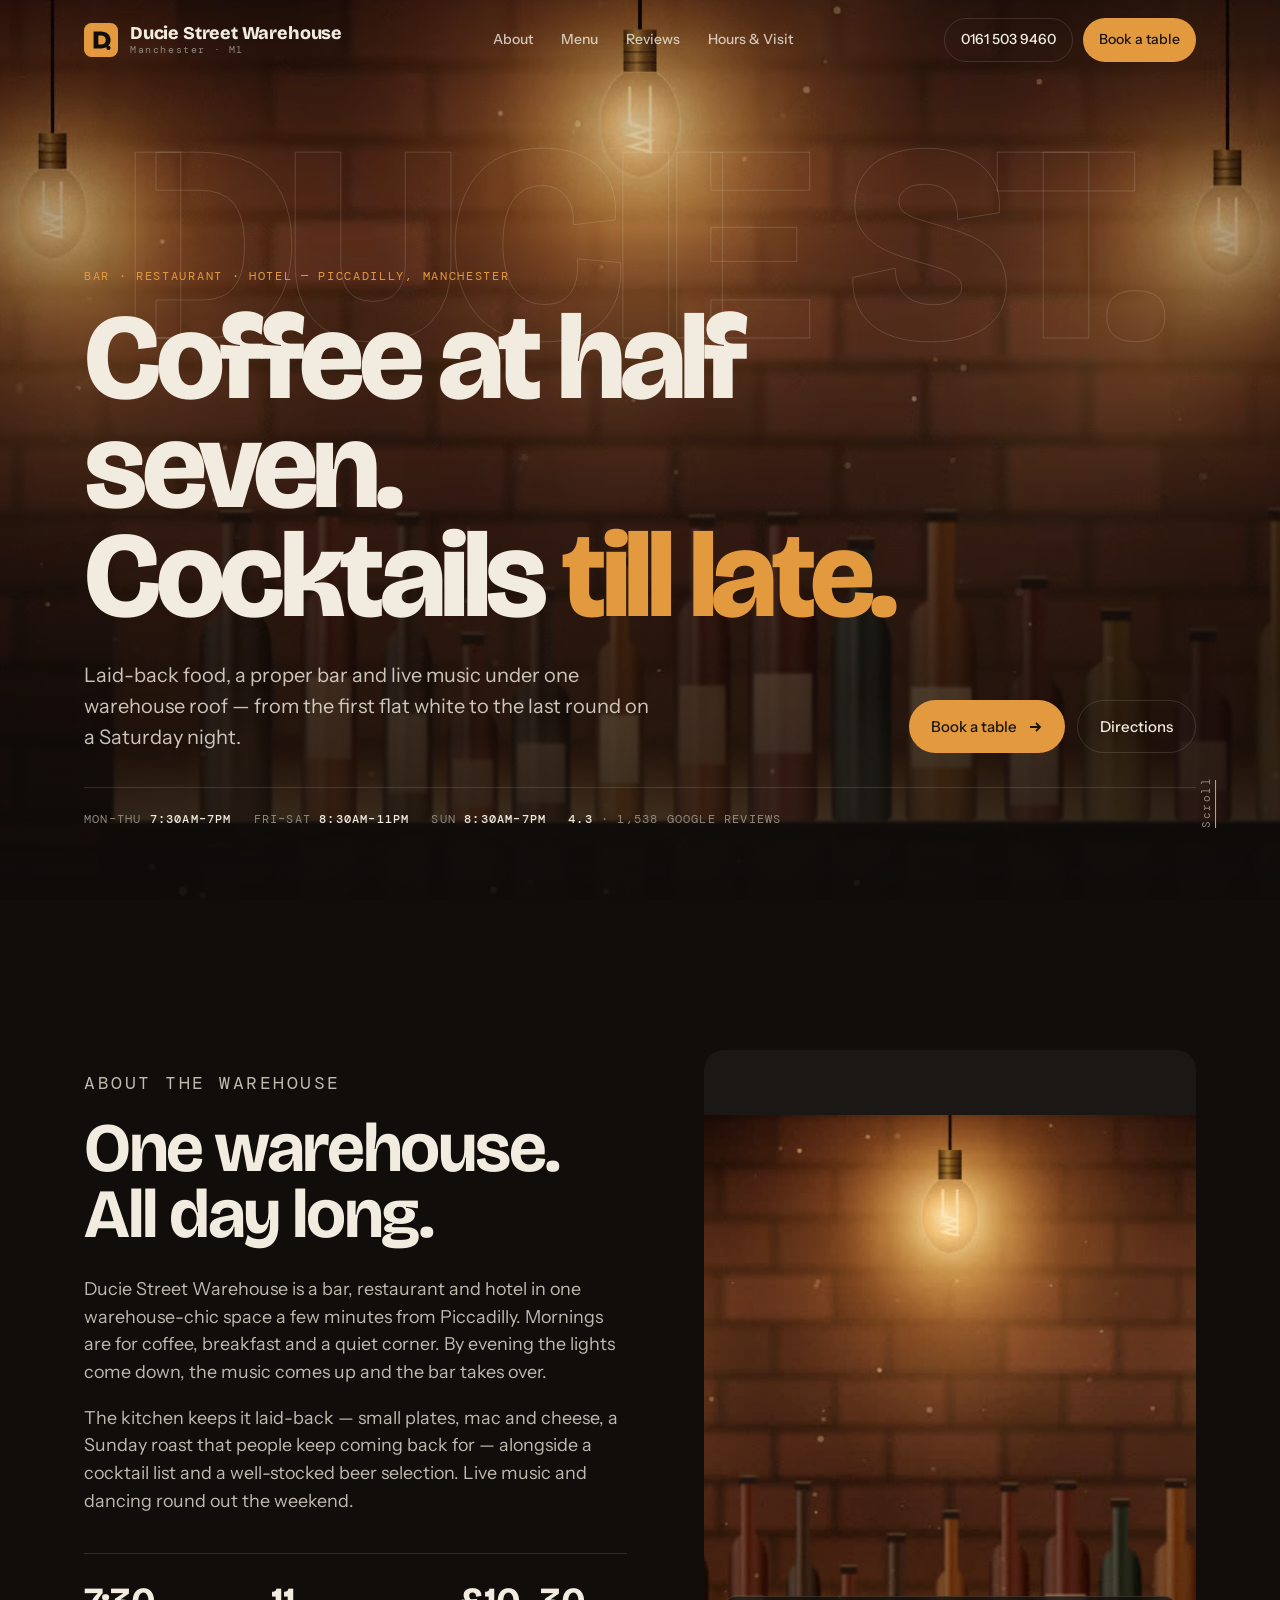
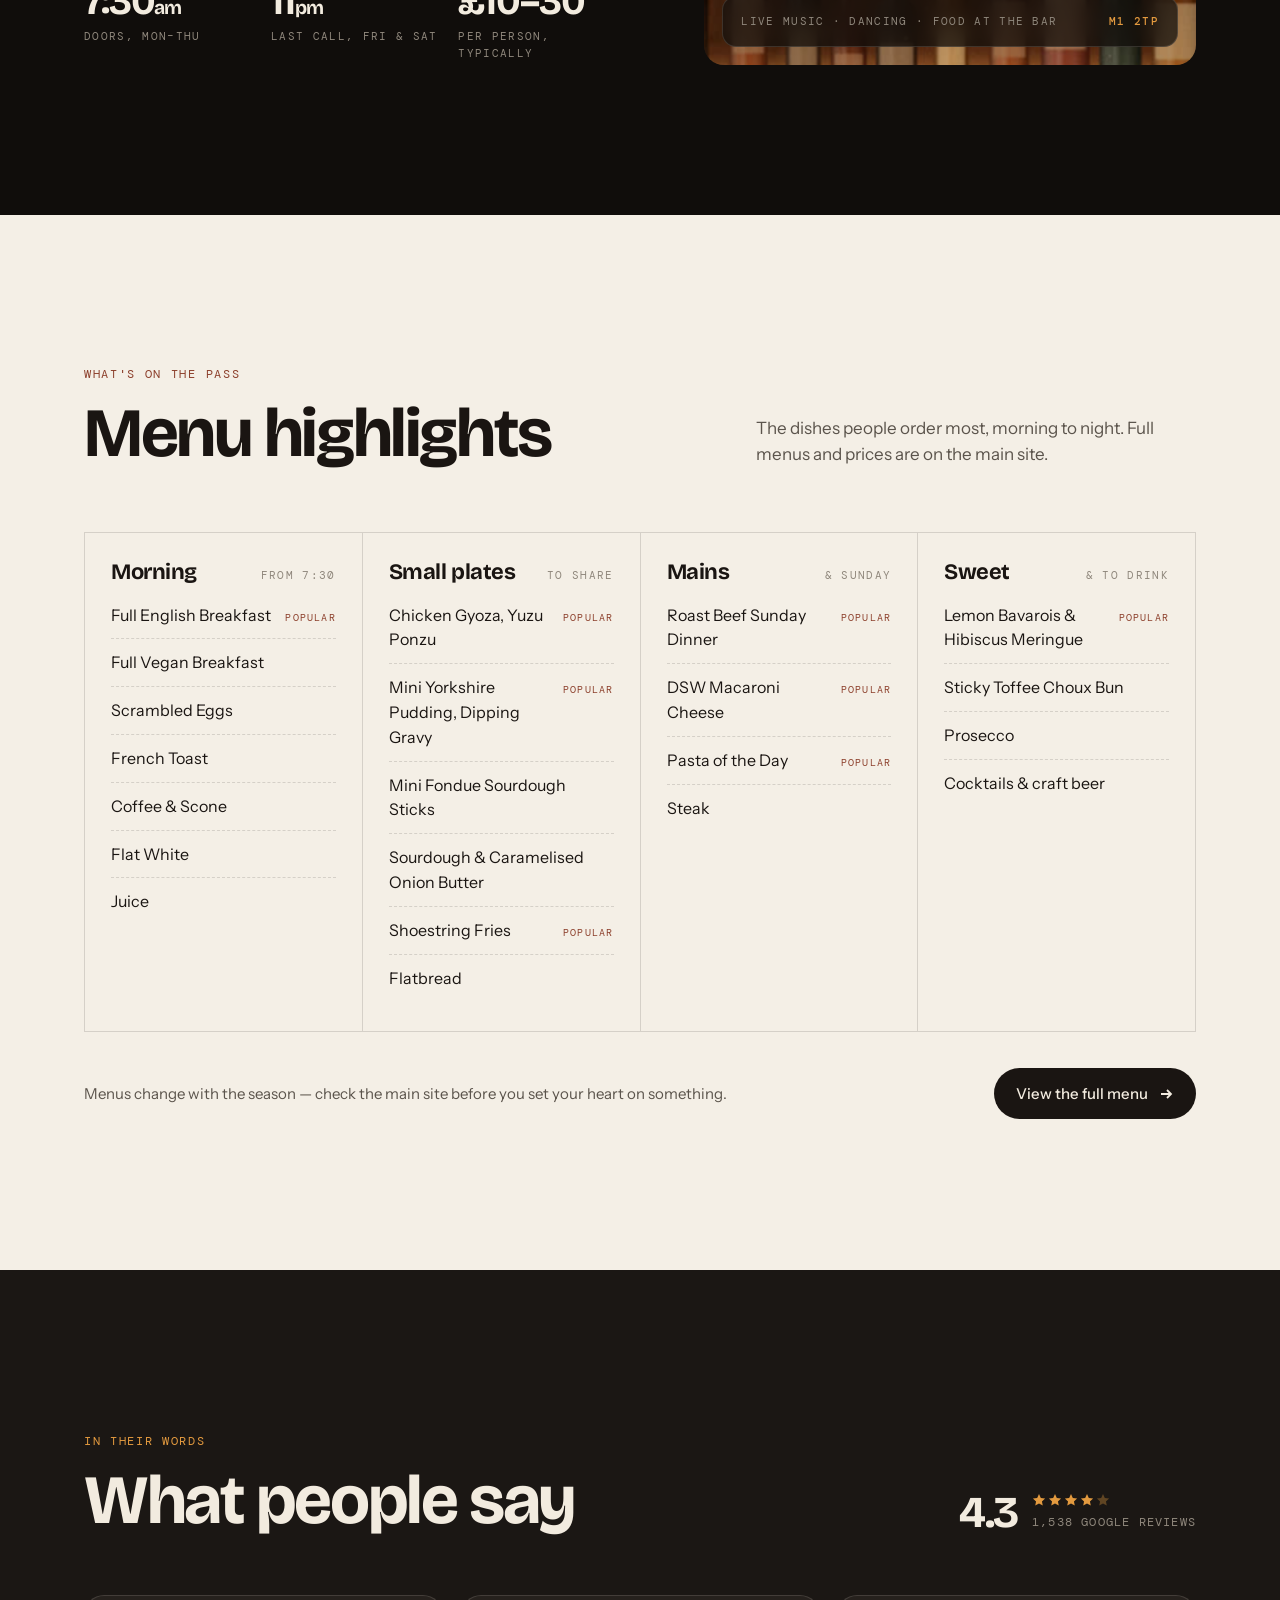
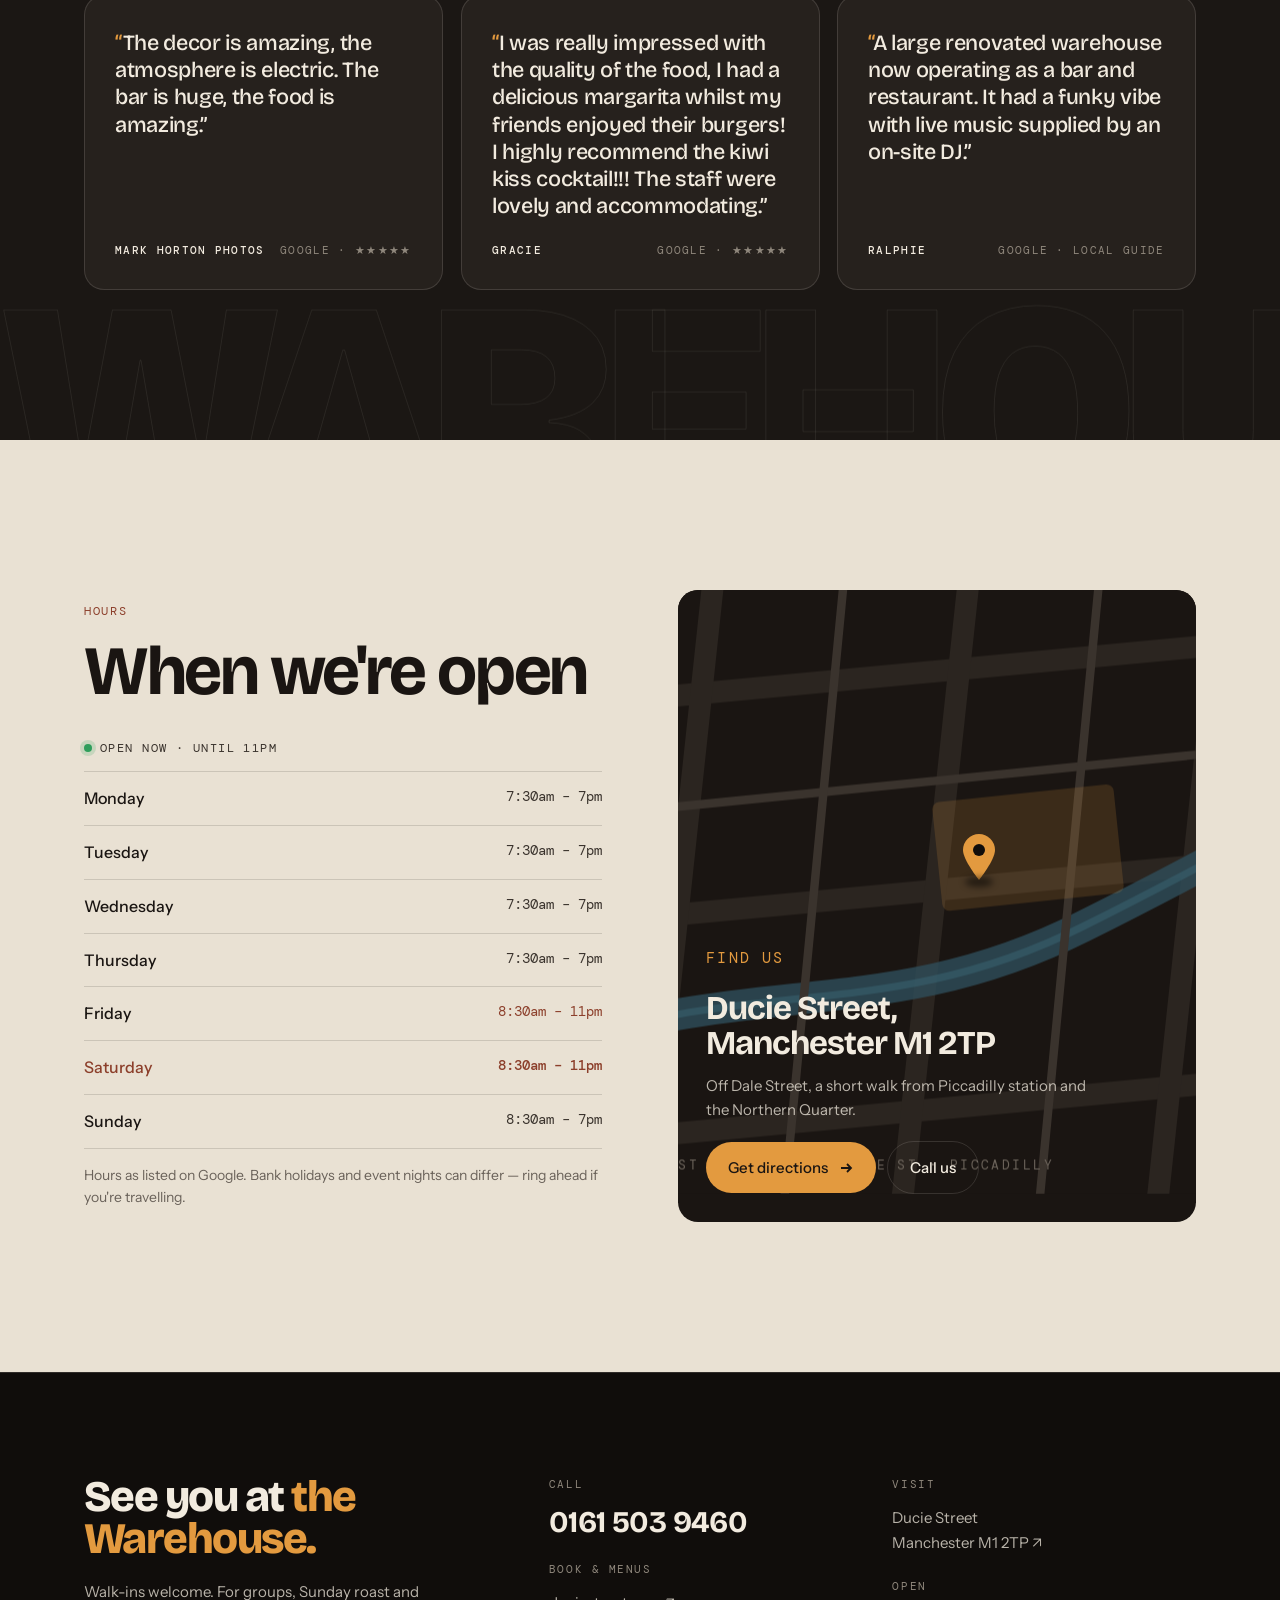
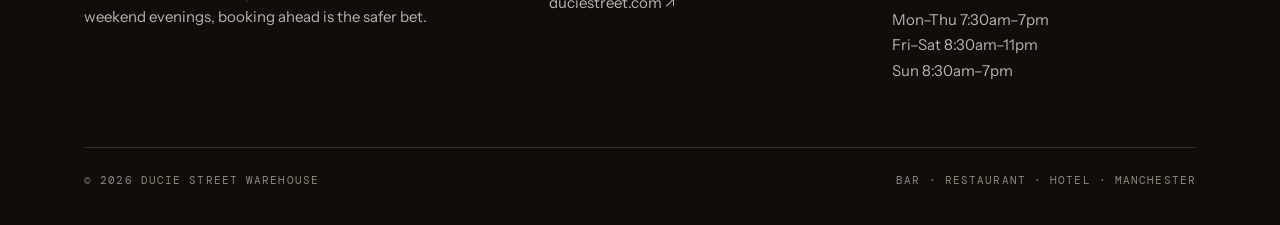
==== index.html @ 53e49803 "Ducie Street Warehouse one-page site Co-Authored-By: Claude Opus 5 <noreply@anthropic.com>" ====
<!doctype html>
<html lang="en-GB">
<head>
<meta charset="utf-8">
<meta name="viewport" content="width=device-width, initial-scale=1">
<title>Ducie Street Warehouse — Bar, Restaurant &amp; Hotel, Manchester M1</title>
<meta name="description" content="Ducie Street Warehouse: laid-back food, cocktails and live music in a warehouse-chic bar, restaurant and hotel by Piccadilly, Manchester. Open from 7:30am for coffee and breakfast through to late on Fridays and Saturdays.">
<link rel="canonical" href="https://alfwalk.github.io/ducie-street-warehouse/">
<meta name="theme-color" content="#100d0b">
<link rel="icon" href="favicon.svg" type="image/svg+xml">
<link rel="apple-touch-icon" href="apple-touch-icon.png">

<meta property="og:type" content="website">
<meta property="og:site_name" content="Ducie Street Warehouse">
<meta property="og:title" content="Ducie Street Warehouse — Bar, Restaurant &amp; Hotel, Manchester">
<meta property="og:description" content="Coffee at 7:30am, cocktails till late. A warehouse-chic bar, restaurant and hotel on Ducie Street, Manchester M1 2TP.">
<meta property="og:url" content="https://alfwalk.github.io/ducie-street-warehouse/">
<meta property="og:image" content="https://alfwalk.github.io/ducie-street-warehouse/og.jpg">
<meta property="og:image:width" content="1200">
<meta property="og:image:height" content="630">
<meta property="og:locale" content="en_GB">
<meta name="twitter:card" content="summary_large_image">
<meta name="twitter:title" content="Ducie Street Warehouse — Manchester">
<meta name="twitter:description" content="Coffee at 7:30am, cocktails till late. A warehouse-chic bar, restaurant and hotel on Ducie Street, Manchester M1 2TP.">
<meta name="twitter:image" content="https://alfwalk.github.io/ducie-street-warehouse/og.jpg">

<link rel="preconnect" href="https://fonts.googleapis.com">
<link rel="preconnect" href="https://fonts.gstatic.com" crossorigin>
<link rel="preload" as="image" href="media/poster.jpg">
<link href="https://fonts.googleapis.com/css2?family=Bricolage+Grotesque:opsz,wght@12..96,500;12..96,700;12..96,800&family=Instrument+Sans:ital,wght@0,400;0,500;1,400&family=DM+Mono:wght@400;500&display=swap" rel="stylesheet">

<script type="application/ld+json">
{
  "@context": "https://schema.org",
  "@type": "BarOrPub",
  "name": "Ducie Street Warehouse",
  "url": "https://alfwalk.github.io/ducie-street-warehouse/",
  "image": "https://alfwalk.github.io/ducie-street-warehouse/og.jpg",
  "telephone": "+441615039460",
  "priceRange": "£10–30",
  "servesCuisine": "British",
  "address": {
    "@type": "PostalAddress",
    "streetAddress": "Ducie Street",
    "addressLocality": "Manchester",
    "postalCode": "M1 2TP",
    "addressCountry": "GB"
  },
  "hasMenu": "https://duciestreet.com",
  "acceptsReservations": "https://duciestreet.com",
  "openingHoursSpecification": [
    {"@type":"OpeningHoursSpecification","dayOfWeek":["Monday","Tuesday","Wednesday","Thursday"],"opens":"07:30","closes":"19:00"},
    {"@type":"OpeningHoursSpecification","dayOfWeek":["Friday","Saturday"],"opens":"08:30","closes":"23:00"},
    {"@type":"OpeningHoursSpecification","dayOfWeek":"Sunday","opens":"08:30","closes":"19:00"}
  ],
  "aggregateRating": {"@type":"AggregateRating","ratingValue":"4.3","reviewCount":"1538"}
}
</script>

<style>
:root{
  --soot:#100d0b; --iron:#1b1714; --iron-2:#26211d;
  --ember:#e39a3f; --ember-deep:#b8702a; --brick:#8c3f2b;
  --chalk:#f2ebdf; --bone:#e9e1d3; --paper:#f4efe6;
  --ash:#8f877c; --ink:#1a1512; --hairline:rgba(242,235,223,.14); --hairline-light:rgba(26,21,18,.14);
  --display:"Bricolage Grotesque",ui-sans-serif,system-ui,sans-serif;
  --body:"Instrument Sans",ui-sans-serif,system-ui,sans-serif;
  --mono:"DM Mono",ui-monospace,SFMono-Regular,Menlo,monospace;
  --gutter:clamp(20px,5vw,72px); --max:1240px;
  --ease:cubic-bezier(.2,.7,.2,1);
}
*{box-sizing:border-box}
html{scroll-behavior:smooth;-webkit-text-size-adjust:100%}
body{margin:0;background:var(--soot);color:var(--chalk);font-family:var(--body);font-size:17px;line-height:1.55;overflow-x:hidden}
img,video{max-width:100%;display:block}
a{color:inherit}
h1,h2,h3{font-family:var(--display);font-weight:700;letter-spacing:-.02em;line-height:1;margin:0}
.wrap{max-width:var(--max);margin:0 auto;padding:0 var(--gutter)}
.eyebrow{font-family:var(--mono);font-size:12px;letter-spacing:.14em;text-transform:uppercase;color:var(--ember)}
.btn{white-space:nowrap;display:inline-flex;align-items:center;gap:10px;padding:14px 22px;border-radius:999px;font-weight:500;text-decoration:none;font-size:15px;transition:transform .35s var(--ease),background .25s,color .25s;will-change:transform}
.btn:hover{transform:translateY(-2px)}
.btn-ember{background:var(--ember);color:var(--ink)}
.btn-ember:hover{background:#f0ad57}
.btn-ghost{border:1px solid var(--hairline);color:var(--chalk)}
.btn-ghost:hover{border-color:var(--chalk)}
.btn-dark{background:var(--ink);color:var(--chalk)}
.btn svg{width:16px;height:16px}
:focus-visible{outline:2px solid var(--ember);outline-offset:3px}

/* nav */
.nav{position:fixed;inset:0 0 auto 0;z-index:50;padding:18px 0;transition:background .4s,backdrop-filter .4s}
.nav.solid{background:rgba(16,13,11,.78);backdrop-filter:blur(14px);-webkit-backdrop-filter:blur(14px);border-bottom:1px solid var(--hairline)}
.nav .wrap{display:flex;align-items:center;justify-content:space-between;gap:20px}
.brand{display:flex;align-items:center;gap:12px;text-decoration:none}
.brand svg{width:34px;height:34px}
.brand span{font-family:var(--display);font-weight:800;font-size:18px;letter-spacing:-.01em;line-height:1}
.brand small{display:block;font-family:var(--mono);font-weight:400;font-size:10px;letter-spacing:.16em;color:var(--ash);margin-top:3px}
.nav-links{display:flex;gap:28px;font-size:14px;font-weight:500}
.nav-links a{text-decoration:none;opacity:.8;transition:opacity .2s}
.nav-links a:hover{opacity:1}
.nav-cta{display:flex;gap:10px}
.nav-cta .btn{padding:10px 16px;font-size:14px}
@media (max-width:860px){.nav-links{display:none}.nav-cta .btn-ghost{display:none}}
@media (max-width:480px){.brand span{font-size:16px}.brand small{display:none}.hero-meta{font-size:11px}}

/* hero */
.hero{position:relative;height:100svh;min-height:640px;overflow:hidden;display:flex;align-items:flex-end}
.hero-media{position:absolute;inset:-12% 0;will-change:transform}
.hero-media video,.hero-media img{width:100%;height:100%;object-fit:cover}
.hero-media::after{content:"";position:absolute;inset:0;background:linear-gradient(180deg,rgba(16,13,11,.35) 0%,rgba(16,13,11,.08) 30%,rgba(16,13,11,.45) 60%,var(--soot) 100%)}
.hero-ghost{position:absolute;left:0;right:0;top:14%;text-align:center;font-family:var(--display);font-weight:800;font-size:clamp(90px,22vw,340px);line-height:.85;letter-spacing:-.05em;color:transparent;-webkit-text-stroke:1px rgba(242,235,223,.16);pointer-events:none;user-select:none;will-change:transform}
.hero-content{position:relative;z-index:2;width:100%;padding-bottom:clamp(40px,8vh,90px);will-change:transform}
.hero h1{font-size:clamp(52px,9.5vw,148px);font-weight:800;letter-spacing:-.045em;line-height:.9;max-width:12ch}
.hero h1 em{font-style:normal;color:var(--ember)}
.hero-sub{display:flex;flex-wrap:wrap;align-items:flex-end;justify-content:space-between;gap:24px;margin-top:28px}
.hero-sub p{margin:0;max-width:44ch;font-size:clamp(16px,1.6vw,20px);color:rgba(242,235,223,.82)}
.hero-cta{display:flex;flex-wrap:wrap;gap:12px}
.hero-meta{display:flex;flex-wrap:wrap;gap:8px 22px;margin-top:34px;padding-top:22px;border-top:1px solid var(--hairline);font-family:var(--mono);font-size:12px;letter-spacing:.1em;text-transform:uppercase;color:var(--ash)}
.hero-meta b{color:var(--chalk);font-weight:500}
.scroll-hint{position:absolute;right:var(--gutter);bottom:clamp(40px,8vh,90px);z-index:3;display:none;font-family:var(--mono);font-size:11px;letter-spacing:.14em;color:var(--ash);writing-mode:vertical-rl;transform:rotate(180deg)}
@media (min-width:1100px){.scroll-hint{display:block}}
.scroll-hint::after{content:"";display:block;width:1px;height:48px;background:var(--ember);margin:0 auto 12px;animation:drip 2.4s var(--ease) infinite}
@keyframes drip{0%{transform:scaleY(0);transform-origin:bottom}50%{transform:scaleY(1);transform-origin:bottom}51%{transform-origin:top}100%{transform:scaleY(0);transform-origin:top}}

/* sections */
section{position:relative}
.sec-pad{padding:clamp(88px,12vw,150px) 0}
.reveal{opacity:0;transform:translateY(28px);transition:opacity .9s var(--ease),transform .9s var(--ease)}
.reveal.in{opacity:1;transform:none}

/* about */
.about{background:var(--soot)}
.about-grid{display:grid;grid-template-columns:1.05fr .95fr;gap:clamp(40px,6vw,96px);align-items:center}
.about h2{font-size:clamp(38px,5.4vw,76px);letter-spacing:-.035em;line-height:.96;margin:18px 0 26px}
.about p{color:rgba(242,235,223,.78);font-size:clamp(16px,1.4vw,19px);max-width:52ch}
.about-facts{display:grid;grid-template-columns:repeat(3,1fr);gap:18px;margin-top:38px;padding-top:28px;border-top:1px solid var(--hairline)}
.fact b{display:block;font-family:var(--display);font-size:clamp(26px,3vw,40px);font-weight:700;letter-spacing:-.03em;line-height:1;color:var(--chalk)}
.fact span{display:block;font-family:var(--mono);font-size:11px;letter-spacing:.12em;text-transform:uppercase;color:var(--ash);margin-top:8px}
.about-art{position:relative;aspect-ratio:4/5;border-radius:20px;overflow:hidden;background:var(--iron)}
.about-art img{width:100%;height:100%;object-fit:cover;transform:scale(1.12);will-change:transform}
.about-art .plate{position:absolute;left:18px;bottom:18px;right:18px;padding:16px 18px;border-radius:14px;background:rgba(16,13,11,.72);backdrop-filter:blur(10px);-webkit-backdrop-filter:blur(10px);border:1px solid var(--hairline);display:flex;justify-content:space-between;align-items:center;gap:12px;font-family:var(--mono);font-size:11px;letter-spacing:.12em;text-transform:uppercase;color:var(--ash)}
.about-art .plate b{color:var(--ember);font-weight:500}
@media (max-width:900px){.about-grid{grid-template-columns:1fr}.about-art{aspect-ratio:4/3;order:-1}}

/* menu */
.menu{background:var(--paper);color:var(--ink)}
.menu .eyebrow{color:var(--brick)}
.menu-head{display:grid;grid-template-columns:1fr auto;gap:24px;align-items:end;margin-bottom:clamp(40px,5vw,64px)}
.menu h2{font-size:clamp(38px,5.4vw,76px);letter-spacing:-.035em;line-height:.96;margin-top:18px}
.menu-head p{margin:0;color:#5b544c;max-width:40ch}
.menu-grid{display:grid;grid-template-columns:repeat(4,1fr);gap:0;border-top:1px solid var(--hairline-light);border-left:1px solid var(--hairline-light)}
.menu-col{padding:28px 26px 30px;border-right:1px solid var(--hairline-light);border-bottom:1px solid var(--hairline-light)}
.menu-col h3{font-size:22px;letter-spacing:-.02em;font-weight:700;display:flex;align-items:baseline;justify-content:space-between;gap:10px}
.menu-col h3 small{font-family:var(--mono);font-size:11px;letter-spacing:.12em;text-transform:uppercase;color:var(--ash);font-weight:400}
.menu-col ul{list-style:none;padding:0;margin:20px 0 0}
.menu-col li{padding:11px 0;border-top:1px dashed var(--hairline-light);font-size:16px;display:flex;justify-content:space-between;gap:12px;align-items:baseline}
.menu-col li:first-child{border-top:0;padding-top:0}
.tag{font-family:var(--mono);font-size:10px;letter-spacing:.12em;text-transform:uppercase;color:var(--brick);white-space:nowrap}
.menu-foot{display:flex;flex-wrap:wrap;gap:16px;align-items:center;justify-content:space-between;margin-top:36px;font-size:15px;color:#5b544c}
@media (max-width:1000px){.menu-grid{grid-template-columns:repeat(2,1fr)}}
@media (max-width:560px){.menu-grid{grid-template-columns:1fr}.menu-head{grid-template-columns:1fr}}

/* reviews */
.reviews{background:var(--iron);overflow:hidden}
.reviews-head{display:flex;flex-wrap:wrap;gap:20px;align-items:end;justify-content:space-between;margin-bottom:clamp(36px,5vw,60px)}
.reviews h2{font-size:clamp(38px,5.4vw,76px);letter-spacing:-.035em;line-height:.96;margin-top:18px}
.rating{display:flex;align-items:center;gap:14px;font-family:var(--mono);font-size:12px;letter-spacing:.1em;text-transform:uppercase;color:var(--ash)}
.rating b{font-family:var(--display);font-size:44px;letter-spacing:-.03em;color:var(--chalk);font-weight:700;line-height:1}
.stars{display:inline-flex;gap:2px}
.stars svg{width:14px;height:14px;fill:var(--ember)}
.review-grid{display:grid;grid-template-columns:repeat(3,1fr);gap:18px}
.review{position:relative;padding:34px 30px 30px;border-radius:20px;background:var(--iron-2);border:1px solid var(--hairline);display:flex;flex-direction:column;gap:22px;will-change:transform}
.review q{quotes:"“" "”";font-family:var(--display);font-weight:500;font-size:clamp(20px,1.7vw,24px);letter-spacing:-.015em;line-height:1.25;color:var(--chalk)}
.review q::before{color:var(--ember)}
.review footer{margin-top:auto;font-family:var(--mono);font-size:11px;letter-spacing:.12em;text-transform:uppercase;color:var(--ash);display:flex;justify-content:space-between;gap:10px}
.review footer b{color:var(--chalk);font-weight:500}
.ghost-band{position:absolute;left:0;right:0;bottom:-.1em;font-family:var(--display);font-weight:800;font-size:clamp(120px,24vw,360px);line-height:.8;letter-spacing:-.05em;white-space:nowrap;color:transparent;-webkit-text-stroke:1px rgba(242,235,223,.08);pointer-events:none;will-change:transform}
@media (max-width:900px){.review-grid{grid-template-columns:1fr}}

/* hours + location */
.visit{background:var(--bone);color:var(--ink)}
.visit .eyebrow{color:var(--brick)}
.visit-grid{display:grid;grid-template-columns:1fr 1fr;gap:clamp(40px,6vw,96px)}
.visit h2{font-size:clamp(38px,5.4vw,76px);letter-spacing:-.035em;line-height:.96;margin:18px 0 28px}
.hours{list-style:none;margin:0;padding:0;border-top:1px solid var(--hairline-light)}
.hours li{display:flex;justify-content:space-between;gap:16px;padding:14px 0;border-bottom:1px solid var(--hairline-light);font-size:16px}
.hours li span:first-child{font-weight:500}
.hours li span:last-child{font-family:var(--mono);font-size:14px;color:#3a332d}
.hours li.late span:last-child{color:var(--brick)}
.hours-note{margin-top:16px;font-size:14px;color:#6a625a}
.open-now{display:inline-flex;align-items:center;gap:8px;margin-bottom:14px;font-family:var(--mono);font-size:12px;letter-spacing:.12em;text-transform:uppercase;color:#3a332d}
.open-now i{width:8px;height:8px;border-radius:50%;background:#7f7a73}
.open-now.on i{background:#2f9e5b;box-shadow:0 0 0 4px rgba(47,158,91,.18)}
.map-card{position:relative;border-radius:20px;overflow:hidden;background:var(--ink);color:var(--chalk);min-height:420px;display:flex;flex-direction:column;justify-content:flex-end;padding:28px}
.map-card svg.map{position:absolute;inset:0;width:100%;height:100%;will-change:transform}
.map-card .addr{position:relative;z-index:2}
.map-card .addr h3{font-size:clamp(26px,2.6vw,36px);letter-spacing:-.03em;line-height:1.05;font-weight:700;margin-bottom:14px}
.map-card .addr p{margin:0 0 20px;color:rgba(242,235,223,.75);font-size:15px;max-width:38ch}
.map-card .addr .btn{margin-right:8px}
.pin{position:absolute;left:58%;top:46%;z-index:2;transform:translate(-50%,-100%)}
.pin::before{content:"";position:absolute;left:50%;bottom:-6px;width:28px;height:10px;border-radius:50%;background:rgba(0,0,0,.5);transform:translateX(-50%);filter:blur(3px)}
.pin svg{width:38px;height:48px;display:block;animation:hover 3s var(--ease) infinite}
@keyframes hover{0%,100%{transform:translateY(0)}50%{transform:translateY(-6px)}}
@media (max-width:900px){.visit-grid{grid-template-columns:1fr}}

/* footer */
footer.site{background:var(--soot);padding:clamp(64px,8vw,110px) 0 36px;border-top:1px solid var(--hairline)}
.foot-grid{display:grid;grid-template-columns:1.4fr 1fr 1fr;gap:40px;align-items:start}
.foot-grid h3{font-size:clamp(28px,3.4vw,48px);letter-spacing:-.035em;line-height:.98;font-weight:800;max-width:14ch}
.foot-grid h3 em{font-style:normal;color:var(--ember)}
.foot-col p,.foot-col a{margin:0;color:rgba(242,235,223,.75);font-size:15px;text-decoration:none;display:block;line-height:1.7}
.foot-col a:hover{color:var(--chalk)}
.foot-col .lbl{font-family:var(--mono);font-size:11px;letter-spacing:.14em;text-transform:uppercase;color:var(--ash);margin-bottom:12px;display:block}
.foot-col .big{font-family:var(--display);font-size:clamp(22px,2.4vw,30px);font-weight:700;letter-spacing:-.02em;color:var(--chalk);line-height:1.15}
.foot-bottom{display:flex;flex-wrap:wrap;justify-content:space-between;gap:12px;margin-top:64px;padding-top:24px;border-top:1px solid var(--hairline);font-family:var(--mono);font-size:11px;letter-spacing:.1em;text-transform:uppercase;color:var(--ash)}
@media (max-width:820px){.foot-grid{grid-template-columns:1fr}}

/* mobile bar */
.mobile-bar{position:fixed;left:12px;right:12px;bottom:12px;z-index:60;display:none;gap:8px;padding:8px;border-radius:999px;background:rgba(16,13,11,.86);backdrop-filter:blur(14px);-webkit-backdrop-filter:blur(14px);border:1px solid var(--hairline);transform:translateY(120%);transition:transform .5s var(--ease)}
.mobile-bar.show{transform:none}
.mobile-bar .btn{flex:1;justify-content:center;padding:12px 10px;font-size:14px}
@media (max-width:640px){.mobile-bar{display:flex}footer.site{padding-bottom:96px}}

@media (prefers-reduced-motion:reduce){
  html{scroll-behavior:auto}
  .reveal{opacity:1;transform:none;transition:none}
  .pin svg,.scroll-hint::after{animation:none}
  .btn{transition:none}
  [data-parallax]{transform:none!important}
}
</style>
</head>
<body>

<header class="nav" id="nav">
  <div class="wrap">
    <a class="brand" href="#top" aria-label="Ducie Street Warehouse — home">
      <svg viewBox="0 0 64 64" aria-hidden="true"><rect width="64" height="64" rx="14" fill="#e39a3f"/><path d="M18 16h14c11 0 18 6.6 18 16s-7 16-18 16H18V16zm9 7.5v17h5c5.6 0 9-3.2 9-8.5s-3.4-8.5-9-8.5h-5z" fill="#100d0b"/><circle cx="46" cy="47" r="4" fill="#100d0b"/></svg>
      <span>Ducie Street Warehouse<small>Manchester · M1</small></span>
    </a>
    <nav class="nav-links" aria-label="Sections">
      <a href="#about">About</a><a href="#menu">Menu</a><a href="#reviews">Reviews</a><a href="#visit">Hours &amp; Visit</a>
    </nav>
    <div class="nav-cta">
      <a class="btn btn-ghost" href="tel:+441615039460">0161 503 9460</a>
      <a class="btn btn-ember" href="https://duciestreet.com" target="_blank" rel="noopener">Book a table</a>
    </div>
  </div>
</header>

<main id="top">
<section class="hero" aria-label="Welcome">
  <div class="hero-media" data-parallax="-0.18">
    <video id="heroVideo" autoplay muted loop playsinline preload="metadata" poster="media/poster.jpg" aria-hidden="true">
      <source src="media/hero.webm" type="video/webm" media="(min-width: 700px)">
      <source src="media/hero.mp4" type="video/mp4" media="(min-width: 700px)">
      <source src="media/hero-540.mp4" type="video/mp4">
    </video>
  </div>
  <div class="hero-ghost" data-parallax="0.12" aria-hidden="true">DUCIE ST.</div>
  <div class="hero-content" data-parallax="0.32">
    <div class="wrap">
      <p class="eyebrow">Bar · Restaurant · Hotel — Piccadilly, Manchester</p>
      <h1 style="margin-top:18px">Coffee at half seven.<br>Cocktails <em>till late.</em></h1>
      <div class="hero-sub">
        <p>Laid-back food, a proper bar and live music under one warehouse roof — from the first flat white to the last round on a Saturday night.</p>
        <div class="hero-cta">
          <a class="btn btn-ember" href="https://duciestreet.com" target="_blank" rel="noopener">Book a table <svg viewBox="0 0 16 16" fill="none" stroke="currentColor" stroke-width="1.8"><path d="M3 8h10M9 4l4 4-4 4"/></svg></a>
          <a class="btn btn-ghost" href="https://www.google.com/maps/dir/?api=1&destination=Ducie+Street+Warehouse%2C+Ducie+St%2C+Manchester+M1+2TP" target="_blank" rel="noopener">Directions</a>
        </div>
      </div>
      <div class="hero-meta">
        <span>Mon–Thu <b>7:30am–7pm</b></span><span>Fri–Sat <b>8:30am–11pm</b></span><span>Sun <b>8:30am–7pm</b></span><span><b>4.3</b> · 1,538 Google reviews</span>
      </div>
    </div>
  </div>
  <div class="scroll-hint" aria-hidden="true">Scroll</div>
</section>

<section class="about sec-pad" id="about">
  <div class="wrap about-grid">
    <div class="reveal">
      <p class="eyebrow">About the Warehouse</p>
      <h2>One warehouse.<br>All day long.</h2>
      <p>Ducie Street Warehouse is a bar, restaurant and hotel in one warehouse-chic space a few minutes from Piccadilly. Mornings are for coffee, breakfast and a quiet corner. By evening the lights come down, the music comes up and the bar takes over.</p>
      <p>The kitchen keeps it laid-back — small plates, mac and cheese, a Sunday roast that people keep coming back for — alongside a cocktail list and a well-stocked beer selection. Live music and dancing round out the weekend.</p>
      <div class="about-facts">
        <div class="fact"><b>7:30<small style="font-size:.5em">am</small></b><span>Doors, Mon–Thu</span></div>
        <div class="fact"><b>11<small style="font-size:.5em">pm</small></b><span>Last call, Fri &amp; Sat</span></div>
        <div class="fact"><b>£10–30</b><span>Per person, typically</span></div>
      </div>
    </div>
    <div class="about-art reveal">
      <img src="media/bar-still.jpg" width="900" height="675" alt="Backlit bottles beneath pendant bulbs against a brick wall" data-parallax="0.10" loading="lazy">
      <div class="plate"><span>Live music · Dancing · Food at the bar</span><b>M1 2TP</b></div>
    </div>
  </div>
</section>

<section class="menu sec-pad" id="menu">
  <div class="wrap">
    <div class="menu-head reveal">
      <div>
        <p class="eyebrow">What's on the pass</p>
        <h2>Menu highlights</h2>
      </div>
      <p>The dishes people order most, morning to night. Full menus and prices are on the main site.</p>
    </div>
    <div class="menu-grid reveal">
      <div class="menu-col">
        <h3>Morning <small>from 7:30</small></h3>
        <ul>
          <li>Full English Breakfast <span class="tag">Popular</span></li>
          <li>Full Vegan Breakfast</li>
          <li>Scrambled Eggs</li>
          <li>French Toast</li>
          <li>Coffee &amp; Scone</li>
          <li>Flat White</li>
          <li>Juice</li>
        </ul>
      </div>
      <div class="menu-col">
        <h3>Small plates <small>to share</small></h3>
        <ul>
          <li>Chicken Gyoza, Yuzu Ponzu <span class="tag">Popular</span></li>
          <li>Mini Yorkshire Pudding, Dipping Gravy <span class="tag">Popular</span></li>
          <li>Mini Fondue Sourdough Sticks</li>
          <li>Sourdough &amp; Caramelised Onion Butter</li>
          <li>Shoestring Fries <span class="tag">Popular</span></li>
          <li>Flatbread</li>
        </ul>
      </div>
      <div class="menu-col">
        <h3>Mains <small>&amp; Sunday</small></h3>
        <ul>
          <li>Roast Beef Sunday Dinner <span class="tag">Popular</span></li>
          <li>DSW Macaroni Cheese <span class="tag">Popular</span></li>
          <li>Pasta of the Day <span class="tag">Popular</span></li>
          <li>Steak</li>
        </ul>
      </div>
      <div class="menu-col">
        <h3>Sweet <small>&amp; to drink</small></h3>
        <ul>
          <li>Lemon Bavarois &amp; Hibiscus Meringue <span class="tag">Popular</span></li>
          <li>Sticky Toffee Choux Bun</li>
          <li>Prosecco</li>
          <li>Cocktails &amp; craft beer</li>
        </ul>
      </div>
    </div>
    <div class="menu-foot reveal">
      <span>Menus change with the season — check the main site before you set your heart on something.</span>
      <a class="btn btn-dark" href="https://duciestreet.com" target="_blank" rel="noopener">View the full menu <svg viewBox="0 0 16 16" fill="none" stroke="currentColor" stroke-width="1.8"><path d="M3 8h10M9 4l4 4-4 4"/></svg></a>
    </div>
  </div>
</section>

<section class="reviews sec-pad" id="reviews">
  <div class="ghost-band" data-parallax="-0.08" aria-hidden="true">WAREHOUSE</div>
  <div class="wrap">
    <div class="reviews-head reveal">
      <div>
        <p class="eyebrow">In their words</p>
        <h2>What people say</h2>
      </div>
      <div class="rating"><b>4.3</b><span><span class="stars" aria-hidden="true"><svg viewBox="0 0 20 20"><path d="M10 1.5l2.6 5.6 6.1.7-4.5 4.2 1.2 6-5.4-3-5.4 3 1.2-6L1.3 7.8l6.1-.7z"/></svg><svg viewBox="0 0 20 20"><path d="M10 1.5l2.6 5.6 6.1.7-4.5 4.2 1.2 6-5.4-3-5.4 3 1.2-6L1.3 7.8l6.1-.7z"/></svg><svg viewBox="0 0 20 20"><path d="M10 1.5l2.6 5.6 6.1.7-4.5 4.2 1.2 6-5.4-3-5.4 3 1.2-6L1.3 7.8l6.1-.7z"/></svg><svg viewBox="0 0 20 20"><path d="M10 1.5l2.6 5.6 6.1.7-4.5 4.2 1.2 6-5.4-3-5.4 3 1.2-6L1.3 7.8l6.1-.7z"/></svg><svg viewBox="0 0 20 20"><path d="M10 1.5l2.6 5.6 6.1.7-4.5 4.2 1.2 6-5.4-3-5.4 3 1.2-6L1.3 7.8l6.1-.7z" opacity=".35"/></svg></span><br>1,538 Google reviews</span></div>
    </div>
    <div class="review-grid">
      <article class="review reveal">
        <q>The decor is amazing, the atmosphere is electric. The bar is huge, the food is amazing.</q>
        <footer><b>Mark Horton Photos</b><span>Google · ★★★★★</span></footer>
      </article>
      <article class="review reveal" style="transition-delay:.1s">
        <q>I was really impressed with the quality of the food, I had a delicious margarita whilst my friends enjoyed their burgers! I highly recommend the kiwi kiss cocktail!!! The staff were lovely and accommodating.</q>
        <footer><b>Gracie</b><span>Google · ★★★★★</span></footer>
      </article>
      <article class="review reveal" style="transition-delay:.2s">
        <q>A large renovated warehouse now operating as a bar and restaurant. It had a funky vibe with live music supplied by an on-site DJ.</q>
        <footer><b>Ralphie</b><span>Google · Local Guide</span></footer>
      </article>
    </div>
  </div>
</section>

<section class="visit sec-pad" id="visit">
  <div class="wrap visit-grid">
    <div class="reveal">
      <p class="eyebrow">Hours</p>
      <h2>When we're open</h2>
      <div class="open-now" id="openNow"><i></i><span>Checking today's hours…</span></div>
      <ul class="hours" id="hours">
        <li data-d="1"><span>Monday</span><span>7:30am – 7pm</span></li>
        <li data-d="2"><span>Tuesday</span><span>7:30am – 7pm</span></li>
        <li data-d="3"><span>Wednesday</span><span>7:30am – 7pm</span></li>
        <li data-d="4"><span>Thursday</span><span>7:30am – 7pm</span></li>
        <li data-d="5" class="late"><span>Friday</span><span>8:30am – 11pm</span></li>
        <li data-d="6" class="late"><span>Saturday</span><span>8:30am – 11pm</span></li>
        <li data-d="0"><span>Sunday</span><span>8:30am – 7pm</span></li>
      </ul>
      <p class="hours-note">Hours as listed on Google. Bank holidays and event nights can differ — ring ahead if you're travelling.</p>
    </div>
    <div class="map-card reveal">
      <svg class="map" data-parallax="0.06" viewBox="0 0 600 520" preserveAspectRatio="xMidYMid slice" aria-hidden="true">
        <rect width="600" height="520" fill="#1a1512"/>
        <g stroke="#2b2520" stroke-width="18" stroke-linecap="round" fill="none">
          <path d="M-20 120 L620 60"/><path d="M-20 300 L620 240"/><path d="M-20 480 L620 420"/>
          <path d="M120 -20 L60 540"/><path d="M330 -20 L270 540"/><path d="M540 -20 L480 540"/>
        </g>
        <path d="M-20 400 C150 340 260 380 420 300 S560 220 620 210" stroke="#2f4e5a" stroke-width="26" fill="none" opacity=".8"/>
        <path d="M-20 400 C150 340 260 380 420 300 S560 220 620 210" stroke="#3b6674" stroke-width="6" fill="none" opacity=".5"/>
        <g stroke="#3a332d" stroke-width="7" stroke-linecap="round" fill="none"><path d="M0 210 L600 150"/><path d="M225 0 L175 520"/><path d="M435 0 L385 520"/></g>
        <rect x="300" y="190" width="150" height="90" rx="6" transform="rotate(-6 375 235)" fill="#e39a3f" opacity=".16"/>
        <text x="36" y="500" font-family="DM Mono, monospace" font-size="11" letter-spacing="2" fill="#6d655c">DUCIE ST · STORE ST · DALE ST · PICCADILLY</text>
      </svg>
      <div class="pin" aria-hidden="true"><svg viewBox="0 0 38 48"><path d="M19 47C19 47 3 27 3 17a16 16 0 0 1 32 0c0 10-16 30-16 30z" fill="#e39a3f"/><circle cx="19" cy="17" r="6" fill="#100d0b"/></svg></div>
      <div class="addr">
        <p class="eyebrow" style="color:var(--ember)">Find us</p>
        <h3 style="margin-top:12px">Ducie Street,<br>Manchester M1 2TP</h3>
        <p>Off Dale Street, a short walk from Piccadilly station and the Northern Quarter.</p>
        <a class="btn btn-ember" href="https://www.google.com/maps/dir/?api=1&destination=Ducie+Street+Warehouse%2C+Ducie+St%2C+Manchester+M1+2TP" target="_blank" rel="noopener">Get directions <svg viewBox="0 0 16 16" fill="none" stroke="currentColor" stroke-width="1.8"><path d="M3 8h10M9 4l4 4-4 4"/></svg></a>
        <a class="btn btn-ghost" href="tel:+441615039460">Call us</a>
      </div>
    </div>
  </div>
</section>
</main>

<footer class="site" id="contact">
  <div class="wrap">
    <div class="foot-grid">
      <div class="foot-col reveal">
        <h3>See you at <em>the Warehouse.</em></h3>
        <p style="margin-top:18px;max-width:38ch">Walk-ins welcome. For groups, Sunday roast and weekend evenings, booking ahead is the safer bet.</p>
      </div>
      <div class="foot-col reveal">
        <span class="lbl">Call</span>
        <a class="big" href="tel:+441615039460">0161 503 9460</a>
        <span class="lbl" style="margin-top:22px">Book &amp; menus</span>
        <a href="https://duciestreet.com" target="_blank" rel="noopener">duciestreet.com ↗</a>
      </div>
      <div class="foot-col reveal">
        <span class="lbl">Visit</span>
        <a href="https://www.google.com/maps/dir/?api=1&destination=Ducie+Street+Warehouse%2C+Ducie+St%2C+Manchester+M1+2TP" target="_blank" rel="noopener">Ducie Street<br>Manchester M1 2TP ↗</a>
        <span class="lbl" style="margin-top:22px">Open</span>
        <p>Mon–Thu 7:30am–7pm<br>Fri–Sat 8:30am–11pm<br>Sun 8:30am–7pm</p>
      </div>
    </div>
    <div class="foot-bottom">
      <span>© <span id="yr"></span> Ducie Street Warehouse</span>
      <span>Bar · Restaurant · Hotel · Manchester</span>
    </div>
  </div>
</footer>

<div class="mobile-bar" id="mobileBar">
  <a class="btn btn-ghost" href="tel:+441615039460">Call</a>
  <a class="btn btn-ghost" href="https://www.google.com/maps/dir/?api=1&destination=Ducie+Street+Warehouse%2C+Ducie+St%2C+Manchester+M1+2TP" target="_blank" rel="noopener">Directions</a>
  <a class="btn btn-ember" href="https://duciestreet.com" target="_blank" rel="noopener">Book</a>
</div>

<script>
(function(){
  var reduce=window.matchMedia('(prefers-reduced-motion: reduce)').matches;
  document.getElementById('yr').textContent=new Date().getFullYear();

  // nav / mobile bar
  var nav=document.getElementById('nav'),mb=document.getElementById('mobileBar');
  function chrome(){var y=window.scrollY||0;nav.classList.toggle('solid',y>40);mb.classList.toggle('show',y>window.innerHeight*0.6)}
  chrome();addEventListener('scroll',chrome,{passive:true});

  // reveal
  if('IntersectionObserver' in window){
    var io=new IntersectionObserver(function(es){es.forEach(function(e){if(e.isIntersecting){e.target.classList.add('in');io.unobserve(e.target)}})},{rootMargin:'0px 0px -10% 0px'});
    document.querySelectorAll('.reveal').forEach(function(el){io.observe(el)});
  }else{document.querySelectorAll('.reveal').forEach(function(el){el.classList.add('in')})}

  // transform-based parallax: three depths in the hero (-0.18 media / 0.12 ghost / 0.32 copy) + section accents.
  // Only elements near the viewport are moved; positions are read once per frame via rAF.
  if(!reduce){
    var els=[].slice.call(document.querySelectorAll('[data-parallax]')).map(function(el){return{el:el,f:parseFloat(el.getAttribute('data-parallax'))||0,top:0,h:0,base:el.tagName==='IMG'?'scale(1.12) ':''}});
    var vh=innerHeight,ticking=false;
    function measure(){vh=innerHeight;els.forEach(function(o){var r=o.el.getBoundingClientRect();o.top=r.top+scrollY;o.h=r.height})}
    function frame(){
      ticking=false;var y=scrollY;
      els.forEach(function(o){
        if(o.top+o.h<y-200||o.top>y+vh+200)return;
        // progress relative to the element's parent section centre → symmetric drift, no jump at load
        var sec=o.el.closest('section,footer')||o.el;var rect=sec.getBoundingClientRect();
        var centre=rect.top+rect.height/2-vh/2;
        var d=(sec.classList.contains('hero')?y:centre)*o.f;
        o.el.style.transform=o.base+'translate3d(0,'+d.toFixed(1)+'px,0)';
      });
    }
    function onScroll(){if(!ticking){ticking=true;requestAnimationFrame(frame)}}
    measure();frame();
    addEventListener('scroll',onScroll,{passive:true});
    addEventListener('resize',function(){measure();frame()});
    addEventListener('load',function(){measure();frame()});
  }

  // hero video: make sure autoplay actually happens (iOS low-power mode etc.)
  var v=document.getElementById('heroVideo');
  if(v){
    if(reduce){v.removeAttribute('autoplay');v.pause()}
    else{var p=v.play();if(p&&p.catch){p.catch(function(){document.addEventListener('touchstart',function(){v.play()},{once:true,passive:true})})}}
  }

  // open-now (Europe/London)
  try{
    var H={0:[8.5,19],1:[7.5,19],2:[7.5,19],3:[7.5,19],4:[7.5,19],5:[8.5,23],6:[8.5,23]};
    var parts=new Intl.DateTimeFormat('en-GB',{timeZone:'Europe/London',weekday:'short',hour:'numeric',minute:'numeric',hour12:false}).formatToParts(new Date());
    var get=function(t){return (parts.find(function(p){return p.type===t})||{}).value};
    var day=['Sun','Mon','Tue','Wed','Thu','Fri','Sat'].indexOf(get('weekday'));
    var now=parseInt(get('hour'),10)+parseInt(get('minute'),10)/60;
    var o=H[day],el=document.getElementById('openNow'),open=now>=o[0]&&now<o[1];
    el.classList.toggle('on',open);
    var fmt=function(h){var hh=Math.floor(h),mm=h%1?':30':'';return (hh>12?hh-12:hh)+mm+(hh>=12?'pm':'am')};
    el.querySelector('span').textContent=open?'Open now · until '+fmt(o[1]):(now<o[0]?'Closed · opens '+fmt(o[0])+' today':'Closed now · opens '+fmt(H[(day+1)%7][0])+' tomorrow');
    var li=document.querySelector('.hours li[data-d="'+day+'"]');if(li){li.style.color='var(--brick)';li.style.fontWeight='500'}
  }catch(e){}
})();
</script>
</body>
</html>
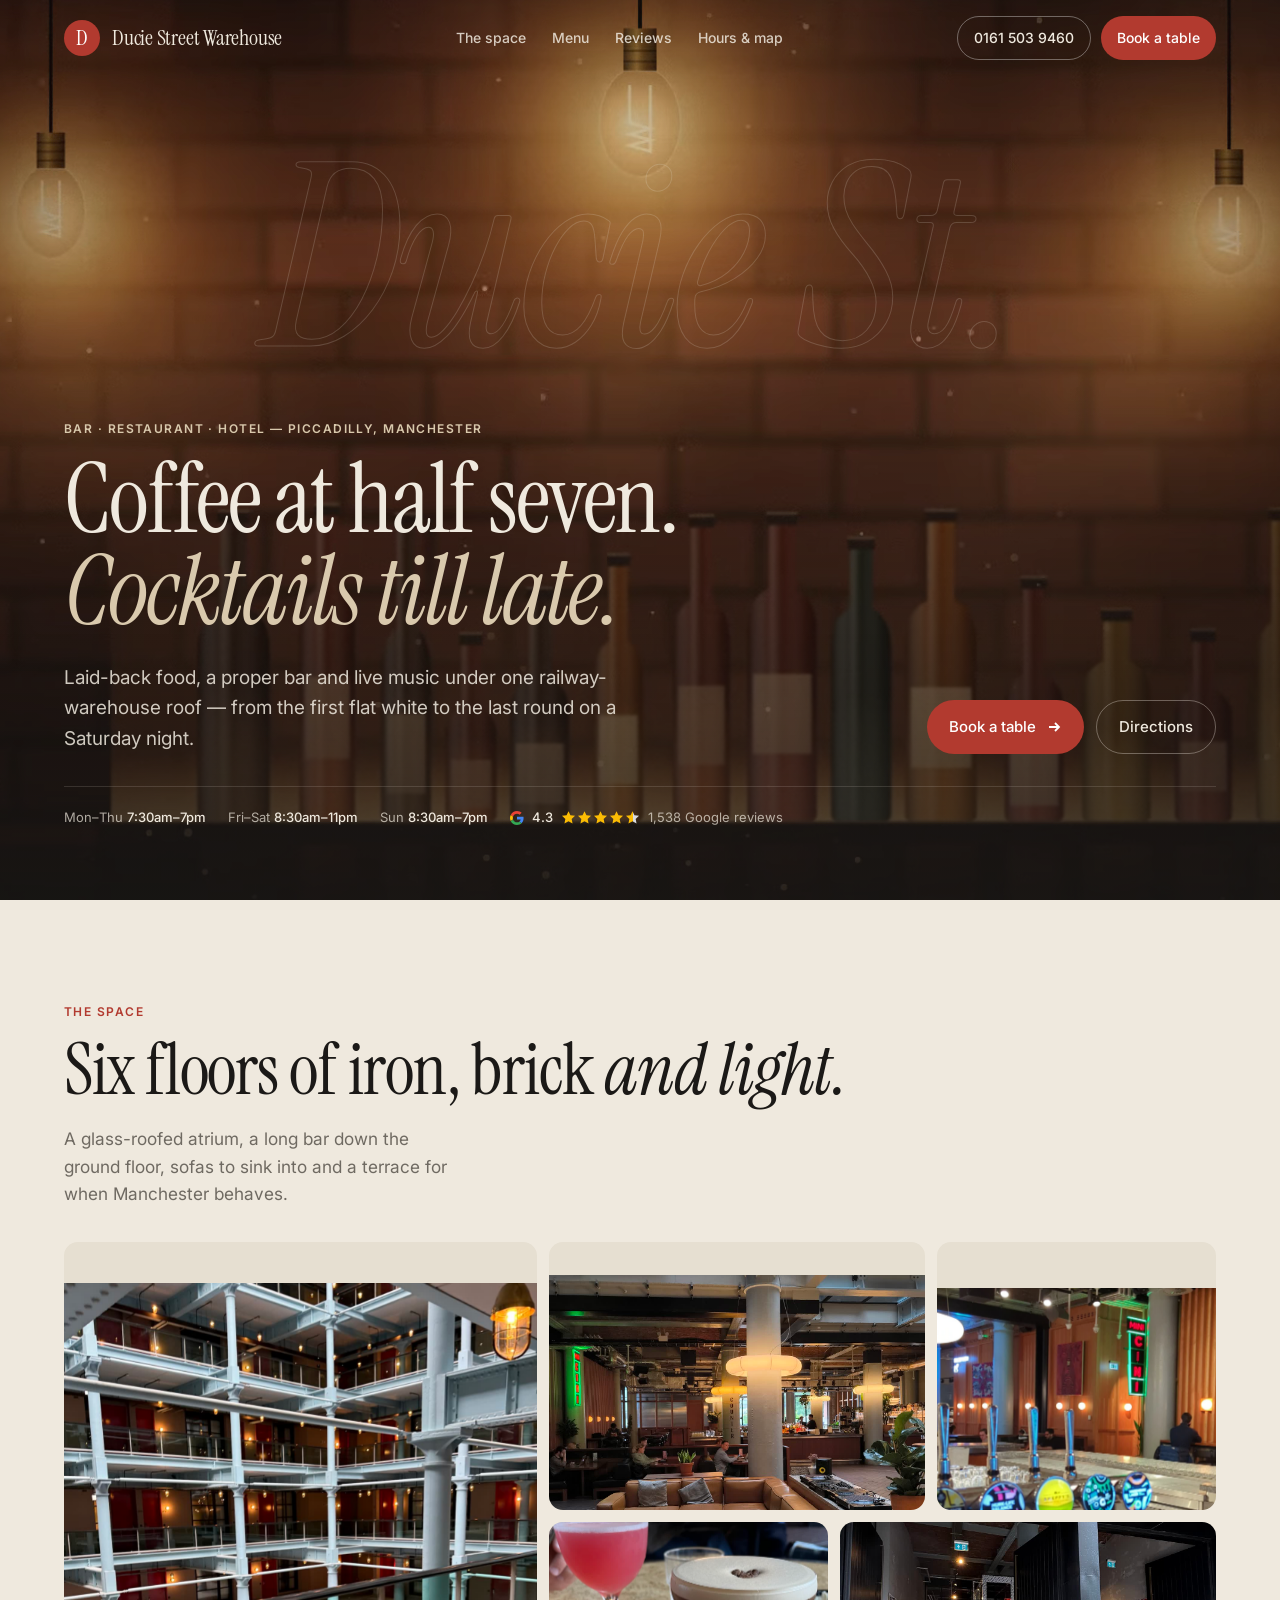
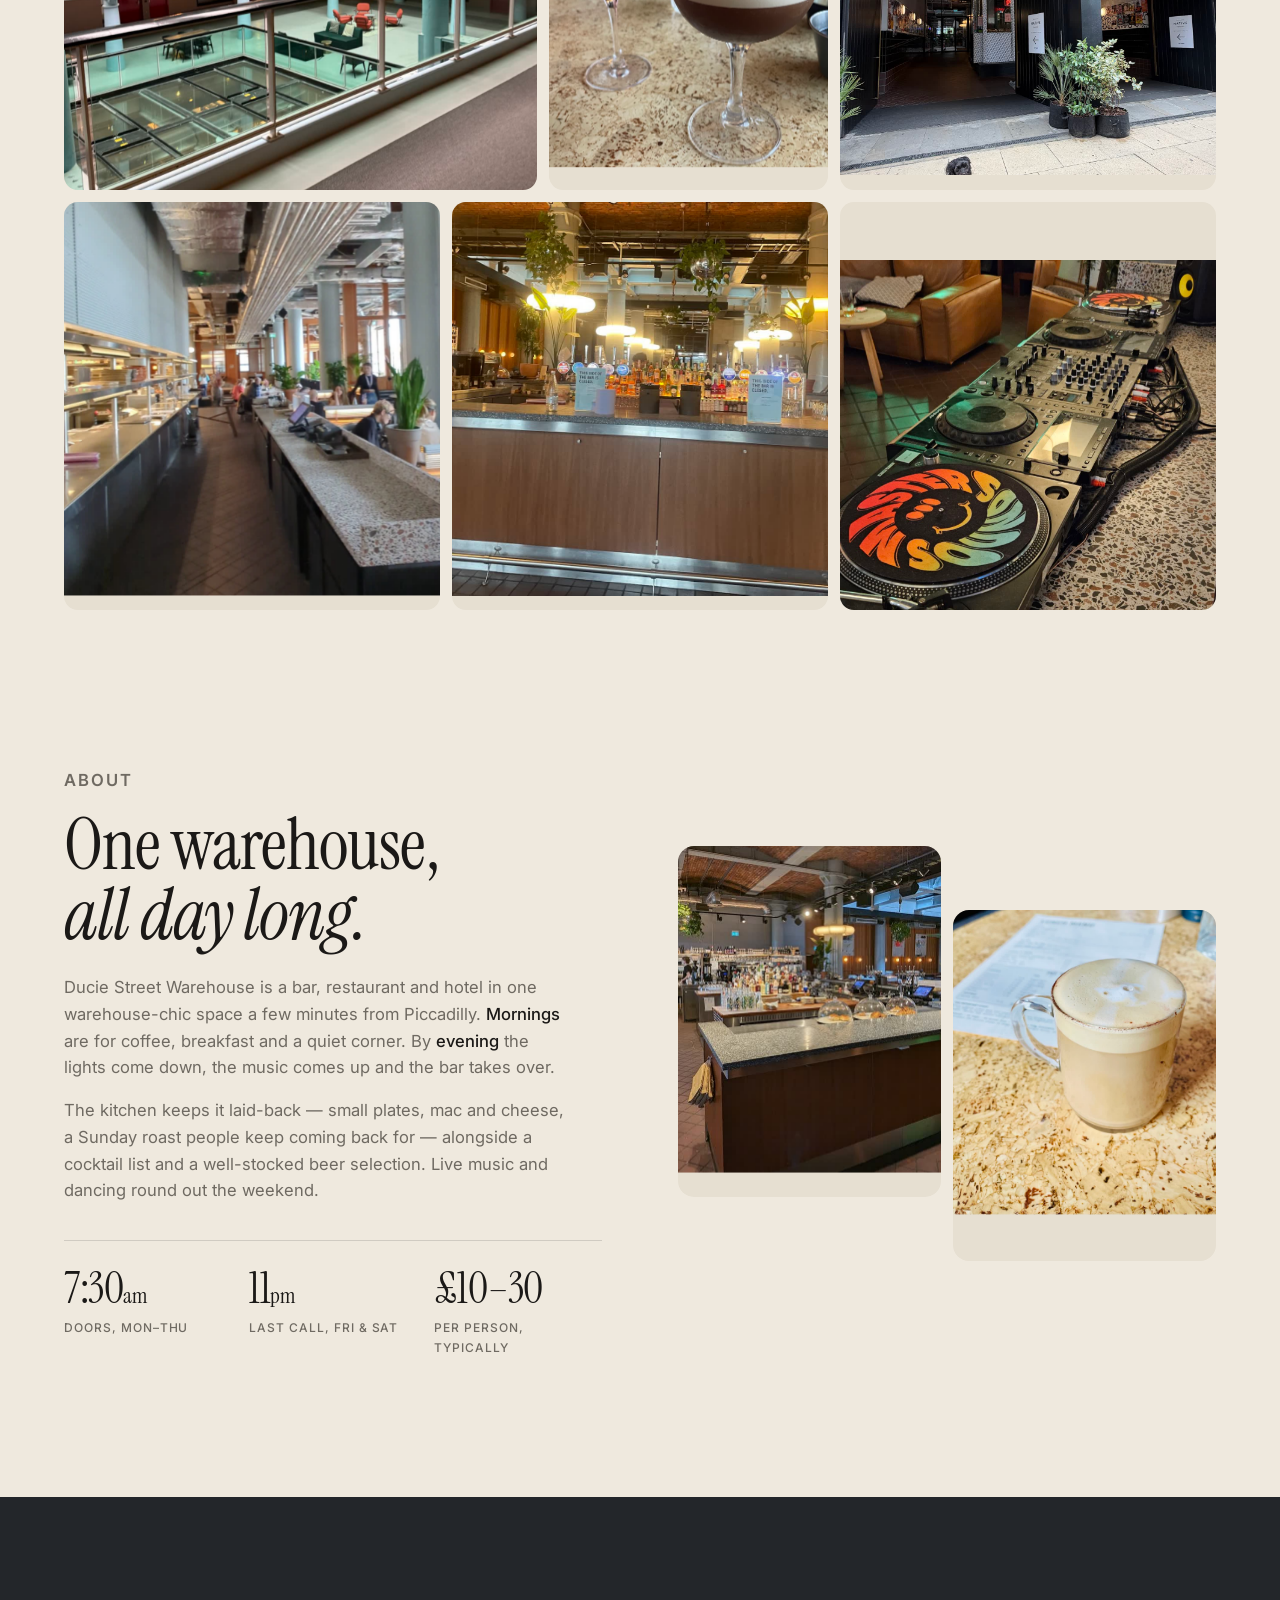
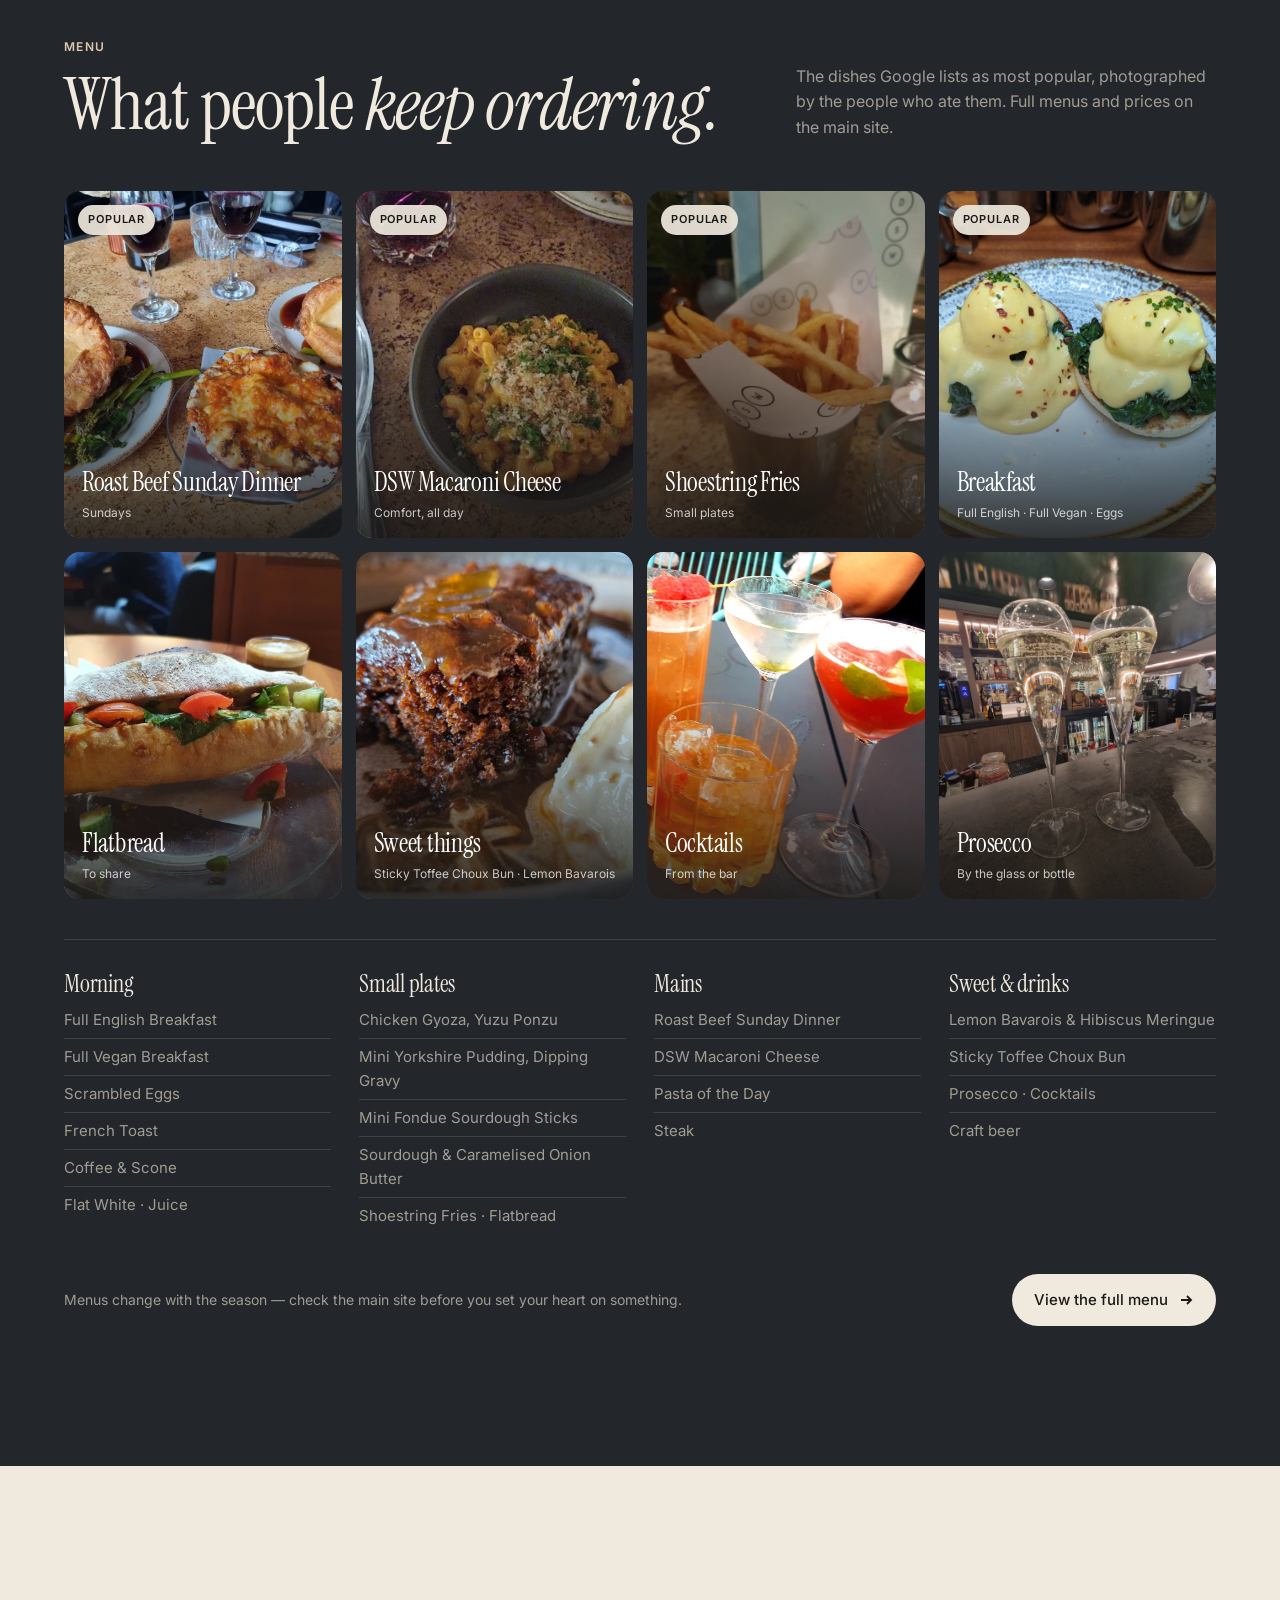
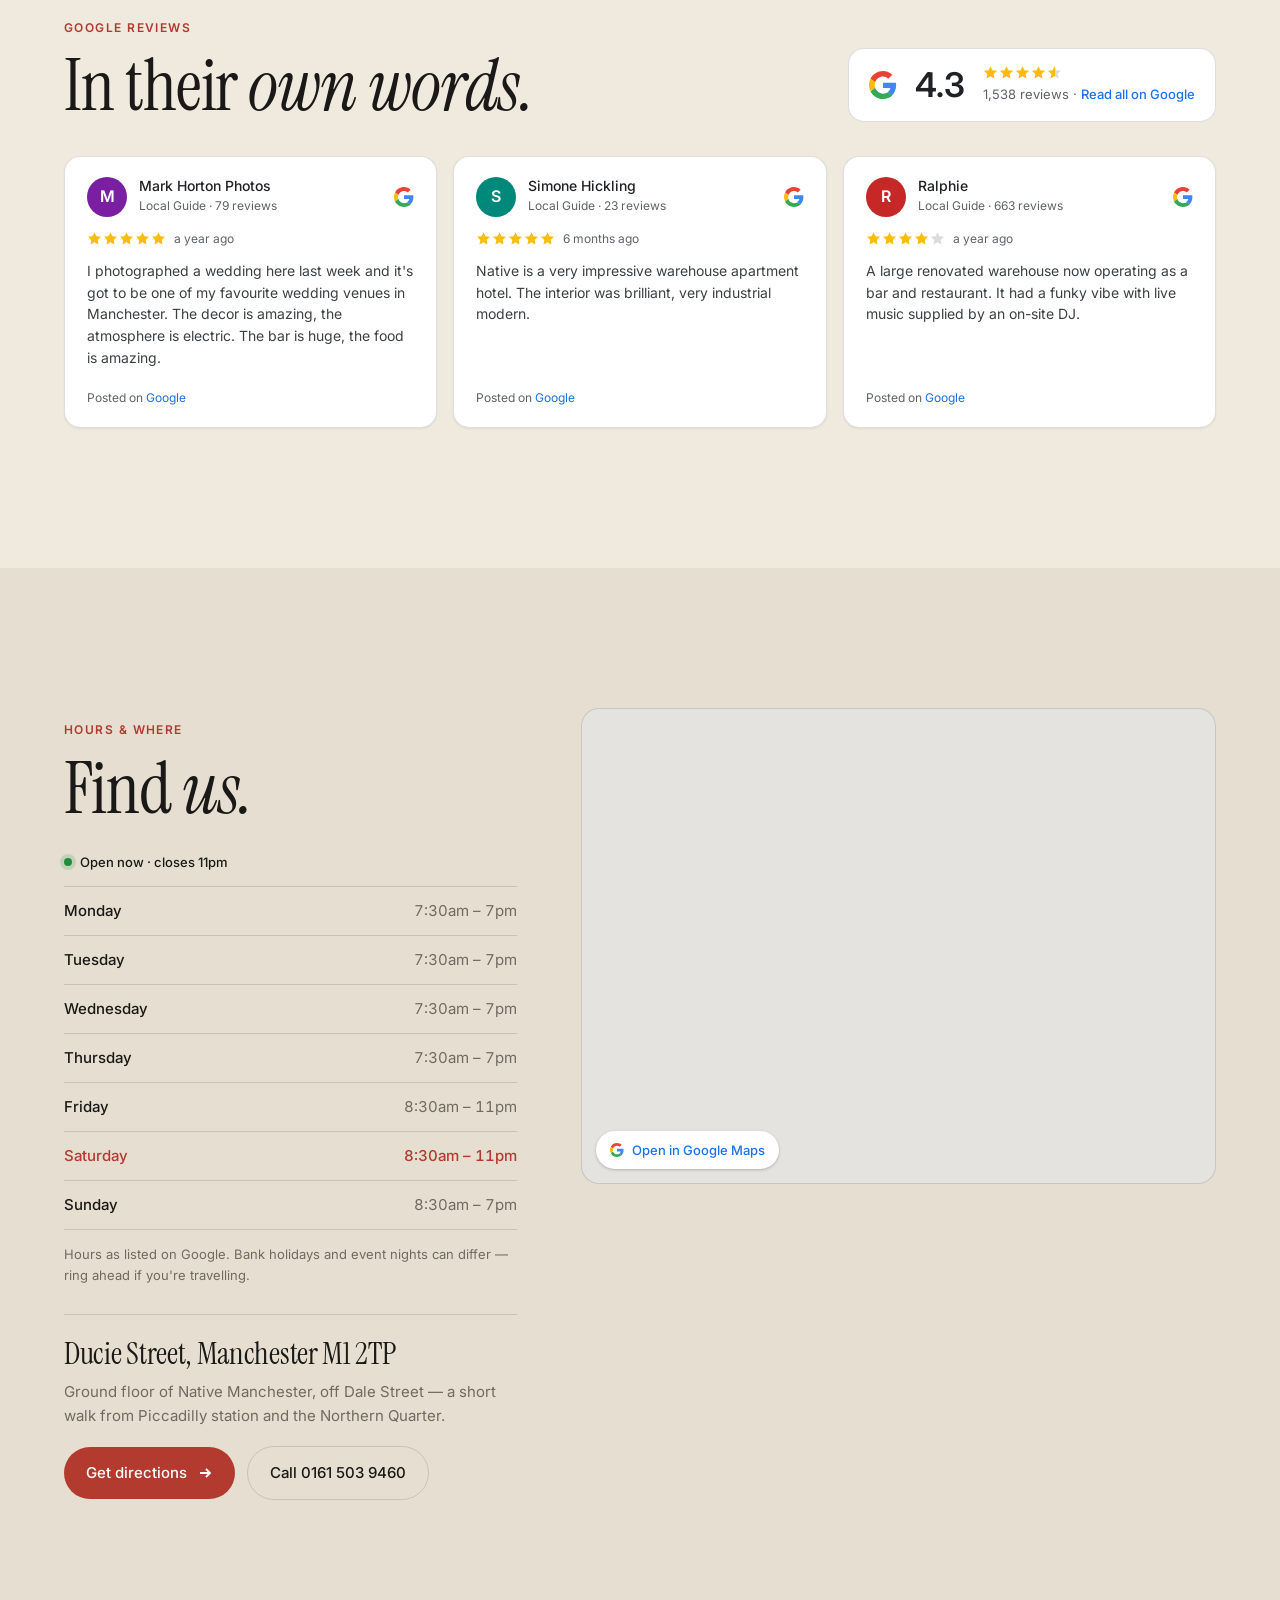
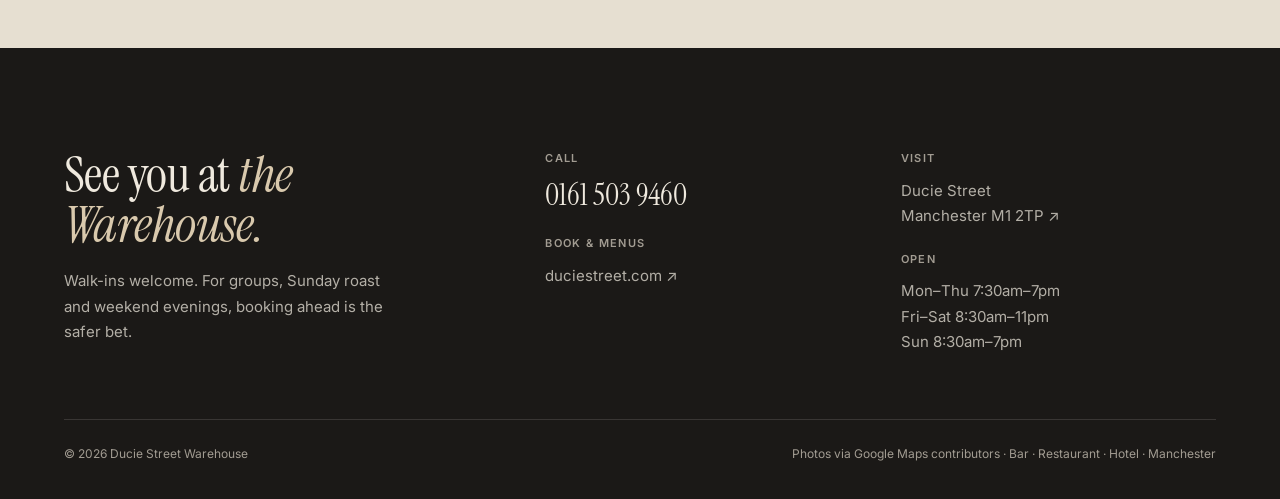
==== commit 78701282: "v2: Instrument Serif + Inter, plaster/ink/red palette, real Google photos, image-led menu, Google-st" ====
--- a/index.html
+++ b/index.html
@@ -6,7 +6,7 @@
 <title>Ducie Street Warehouse — Bar, Restaurant &amp; Hotel, Manchester M1</title>
 <meta name="description" content="Ducie Street Warehouse: laid-back food, cocktails and live music in a warehouse-chic bar, restaurant and hotel by Piccadilly, Manchester. Open from 7:30am for coffee and breakfast through to late on Fridays and Saturdays.">
 <link rel="canonical" href="https://alfwalk.github.io/ducie-street-warehouse/">
-<meta name="theme-color" content="#100d0b">
+<meta name="theme-color" content="#1b1917">
 <link rel="icon" href="favicon.svg" type="image/svg+xml">
 <link rel="apple-touch-icon" href="apple-touch-icon.png">
 
@@ -27,7 +27,7 @@
 <link rel="preconnect" href="https://fonts.googleapis.com">
 <link rel="preconnect" href="https://fonts.gstatic.com" crossorigin>
 <link rel="preload" as="image" href="media/poster.jpg">
-<link href="https://fonts.googleapis.com/css2?family=Bricolage+Grotesque:opsz,wght@12..96,500;12..96,700;12..96,800&family=Instrument+Sans:ital,wght@0,400;0,500;1,400&family=DM+Mono:wght@400;500&display=swap" rel="stylesheet">
+<link href="https://fonts.googleapis.com/css2?family=Instrument+Serif:ital@0;1&family=Inter:wght@400;500;600&display=swap" rel="stylesheet">
 
 <script type="application/ld+json">
 {
@@ -39,13 +39,8 @@
   "telephone": "+441615039460",
   "priceRange": "£10–30",
   "servesCuisine": "British",
-  "address": {
-    "@type": "PostalAddress",
-    "streetAddress": "Ducie Street",
-    "addressLocality": "Manchester",
-    "postalCode": "M1 2TP",
-    "addressCountry": "GB"
-  },
+  "address": {"@type":"PostalAddress","streetAddress":"Ducie Street","addressLocality":"Manchester","postalCode":"M1 2TP","addressCountry":"GB"},
+  "geo": {"@type":"GeoCoordinates","latitude":53.4792605,"longitude":-2.2311667},
   "hasMenu": "https://duciestreet.com",
   "acceptsReservations": "https://duciestreet.com",
   "openingHoursSpecification": [
@@ -59,191 +54,221 @@
 
 <style>
 :root{
-  --soot:#100d0b; --iron:#1b1714; --iron-2:#26211d;
-  --ember:#e39a3f; --ember-deep:#b8702a; --brick:#8c3f2b;
-  --chalk:#f2ebdf; --bone:#e9e1d3; --paper:#f4efe6;
-  --ash:#8f877c; --ink:#1a1512; --hairline:rgba(242,235,223,.14); --hairline-light:rgba(26,21,18,.14);
-  --display:"Bricolage Grotesque",ui-sans-serif,system-ui,sans-serif;
-  --body:"Instrument Sans",ui-sans-serif,system-ui,sans-serif;
-  --mono:"DM Mono",ui-monospace,SFMono-Regular,Menlo,monospace;
-  --gutter:clamp(20px,5vw,72px); --max:1240px;
-  --ease:cubic-bezier(.2,.7,.2,1);
+  --plaster:#efe9de; --plaster-2:#e6dfd1; --cork:#d9c9ad;
+  --ink:#1b1917; --steel:#23262a; --steel-2:#2c3035;
+  --red:#b23a2f; --red-deep:#8e2c23; --sage:#7d8a72;
+  --muted:#6f6a62; --muted-dark:#a29c92;
+  --hair:rgba(27,25,23,.14); --hair-dark:rgba(239,233,222,.14);
+  --serif:"Instrument Serif",Georgia,"Times New Roman",serif;
+  --sans:"Inter",ui-sans-serif,system-ui,-apple-system,sans-serif;
+  --gutter:clamp(20px,5vw,72px); --max:1280px; --ease:cubic-bezier(.2,.7,.2,1);
+  --google-yellow:#FBBC04;
 }
 *{box-sizing:border-box}
 html{scroll-behavior:smooth;-webkit-text-size-adjust:100%}
-body{margin:0;background:var(--soot);color:var(--chalk);font-family:var(--body);font-size:17px;line-height:1.55;overflow-x:hidden}
-img,video{max-width:100%;display:block}
+body{margin:0;background:var(--plaster);color:var(--ink);font-family:var(--sans);font-size:16px;line-height:1.6;overflow-x:hidden;-webkit-font-smoothing:antialiased}
+img,video,iframe{max-width:100%;display:block}
 a{color:inherit}
-h1,h2,h3{font-family:var(--display);font-weight:700;letter-spacing:-.02em;line-height:1;margin:0}
+h1,h2,h3{font-family:var(--serif);font-weight:400;letter-spacing:-.01em;line-height:1;margin:0}
+em{font-style:italic}
 .wrap{max-width:var(--max);margin:0 auto;padding:0 var(--gutter)}
-.eyebrow{font-family:var(--mono);font-size:12px;letter-spacing:.14em;text-transform:uppercase;color:var(--ember)}
-.btn{white-space:nowrap;display:inline-flex;align-items:center;gap:10px;padding:14px 22px;border-radius:999px;font-weight:500;text-decoration:none;font-size:15px;transition:transform .35s var(--ease),background .25s,color .25s;will-change:transform}
+.eyebrow{font-family:var(--sans);font-size:12px;font-weight:600;letter-spacing:.12em;text-transform:uppercase;color:var(--red)}
+.on-dark .eyebrow{color:var(--cork)}
+.btn{white-space:nowrap;display:inline-flex;align-items:center;gap:10px;padding:14px 22px;border-radius:999px;font-weight:500;text-decoration:none;font-size:15px;transition:transform .35s var(--ease),background .25s,color .25s,border-color .25s}
 .btn:hover{transform:translateY(-2px)}
-.btn-ember{background:var(--ember);color:var(--ink)}
-.btn-ember:hover{background:#f0ad57}
-.btn-ghost{border:1px solid var(--hairline);color:var(--chalk)}
-.btn-ghost:hover{border-color:var(--chalk)}
-.btn-dark{background:var(--ink);color:var(--chalk)}
+.btn-red{background:var(--red);color:#fff}
+.btn-red:hover{background:var(--red-deep)}
+.btn-ink{background:var(--ink);color:var(--plaster)}
+.btn-line{border:1px solid var(--hair);color:var(--ink);background:transparent}
+.btn-line:hover{border-color:var(--ink)}
+.on-dark .btn-line{border-color:var(--hair-dark);color:var(--plaster)}
+.on-dark .btn-line:hover{border-color:var(--plaster)}
 .btn svg{width:16px;height:16px}
-:focus-visible{outline:2px solid var(--ember);outline-offset:3px}
+:focus-visible{outline:2px solid var(--red);outline-offset:3px}
+.sec-pad{padding:clamp(80px,11vw,140px) 0}
+.reveal{opacity:0;transform:translateY(24px);transition:opacity .9s var(--ease),transform .9s var(--ease)}
+.reveal.in{opacity:1;transform:none}
+.h-lg{font-size:clamp(40px,5.6vw,80px);letter-spacing:-.015em;line-height:.98}
+.lede{font-size:clamp(17px,1.35vw,20px);color:var(--muted);max-width:52ch}
 
 /* nav */
-.nav{position:fixed;inset:0 0 auto 0;z-index:50;padding:18px 0;transition:background .4s,backdrop-filter .4s}
-.nav.solid{background:rgba(16,13,11,.78);backdrop-filter:blur(14px);-webkit-backdrop-filter:blur(14px);border-bottom:1px solid var(--hairline)}
+.nav{position:fixed;inset:0 0 auto 0;z-index:50;padding:16px 0;color:var(--plaster);transition:background .4s,color .4s,box-shadow .4s}
+.nav.solid{background:rgba(239,233,222,.86);backdrop-filter:blur(14px);-webkit-backdrop-filter:blur(14px);color:var(--ink);box-shadow:0 1px 0 var(--hair)}
 .nav .wrap{display:flex;align-items:center;justify-content:space-between;gap:20px}
 .brand{display:flex;align-items:center;gap:12px;text-decoration:none}
-.brand svg{width:34px;height:34px}
-.brand span{font-family:var(--display);font-weight:800;font-size:18px;letter-spacing:-.01em;line-height:1}
-.brand small{display:block;font-family:var(--mono);font-weight:400;font-size:10px;letter-spacing:.16em;color:var(--ash);margin-top:3px}
-.nav-links{display:flex;gap:28px;font-size:14px;font-weight:500}
-.nav-links a{text-decoration:none;opacity:.8;transition:opacity .2s}
+.brand .mark{width:36px;height:36px;border-radius:50%;background:var(--red);display:grid;place-items:center;font-family:var(--serif);font-size:22px;color:#fff;line-height:1;flex:none}
+.brand span{font-family:var(--serif);font-size:22px;line-height:1;letter-spacing:-.01em}
+.nav-links{display:flex;gap:26px;font-size:14px;font-weight:500}
+.nav-links a{text-decoration:none;opacity:.85}
 .nav-links a:hover{opacity:1}
 .nav-cta{display:flex;gap:10px}
 .nav-cta .btn{padding:10px 16px;font-size:14px}
-@media (max-width:860px){.nav-links{display:none}.nav-cta .btn-ghost{display:none}}
-@media (max-width:480px){.brand span{font-size:16px}.brand small{display:none}.hero-meta{font-size:11px}}
+.nav .btn-line{border-color:rgba(255,255,255,.35);color:inherit}
+.nav.solid .btn-line{border-color:var(--hair)}
+@media (max-width:900px){.nav-links{display:none}.nav-cta .btn-line{display:none}}
+@media (max-width:480px){.brand span{font-size:19px}}
 
 /* hero */
-.hero{position:relative;height:100svh;min-height:640px;overflow:hidden;display:flex;align-items:flex-end}
+.hero{position:relative;height:100svh;min-height:620px;overflow:hidden;display:flex;align-items:flex-end;color:var(--plaster);background:var(--ink)}
 .hero-media{position:absolute;inset:-12% 0;will-change:transform}
-.hero-media video,.hero-media img{width:100%;height:100%;object-fit:cover}
-.hero-media::after{content:"";position:absolute;inset:0;background:linear-gradient(180deg,rgba(16,13,11,.35) 0%,rgba(16,13,11,.08) 30%,rgba(16,13,11,.45) 60%,var(--soot) 100%)}
-.hero-ghost{position:absolute;left:0;right:0;top:14%;text-align:center;font-family:var(--display);font-weight:800;font-size:clamp(90px,22vw,340px);line-height:.85;letter-spacing:-.05em;color:transparent;-webkit-text-stroke:1px rgba(242,235,223,.16);pointer-events:none;user-select:none;will-change:transform}
-.hero-content{position:relative;z-index:2;width:100%;padding-bottom:clamp(40px,8vh,90px);will-change:transform}
-.hero h1{font-size:clamp(52px,9.5vw,148px);font-weight:800;letter-spacing:-.045em;line-height:.9;max-width:12ch}
-.hero h1 em{font-style:normal;color:var(--ember)}
-.hero-sub{display:flex;flex-wrap:wrap;align-items:flex-end;justify-content:space-between;gap:24px;margin-top:28px}
-.hero-sub p{margin:0;max-width:44ch;font-size:clamp(16px,1.6vw,20px);color:rgba(242,235,223,.82)}
+.hero-media video{width:100%;height:100%;object-fit:cover}
+.hero-media::after{content:"";position:absolute;inset:0;background:linear-gradient(180deg,rgba(27,25,23,.45) 0%,rgba(27,25,23,.1) 35%,rgba(27,25,23,.55) 70%,rgba(27,25,23,.92) 100%)}
+.hero-ghost{position:absolute;left:0;right:0;top:16%;text-align:center;font-family:var(--serif);font-style:italic;font-size:clamp(90px,20vw,300px);line-height:.9;letter-spacing:-.02em;color:transparent;-webkit-text-stroke:1px rgba(239,233,222,.18);pointer-events:none;user-select:none;will-change:transform}
+.hero-content{position:relative;z-index:2;width:100%;padding-bottom:clamp(40px,8vh,84px);will-change:transform}
+.hero h1{font-size:clamp(52px,7.6vw,120px);line-height:.94;letter-spacing:-.02em;max-width:14ch}
+.hero h1 em{color:var(--cork)}
+.hero-sub{display:flex;flex-wrap:wrap;align-items:flex-end;justify-content:space-between;gap:24px;margin-top:26px}
+.hero-sub p{margin:0;max-width:46ch;font-size:clamp(16px,1.5vw,19px);color:rgba(239,233,222,.85)}
 .hero-cta{display:flex;flex-wrap:wrap;gap:12px}
-.hero-meta{display:flex;flex-wrap:wrap;gap:8px 22px;margin-top:34px;padding-top:22px;border-top:1px solid var(--hairline);font-family:var(--mono);font-size:12px;letter-spacing:.1em;text-transform:uppercase;color:var(--ash)}
-.hero-meta b{color:var(--chalk);font-weight:500}
-.scroll-hint{position:absolute;right:var(--gutter);bottom:clamp(40px,8vh,90px);z-index:3;display:none;font-family:var(--mono);font-size:11px;letter-spacing:.14em;color:var(--ash);writing-mode:vertical-rl;transform:rotate(180deg)}
-@media (min-width:1100px){.scroll-hint{display:block}}
-.scroll-hint::after{content:"";display:block;width:1px;height:48px;background:var(--ember);margin:0 auto 12px;animation:drip 2.4s var(--ease) infinite}
-@keyframes drip{0%{transform:scaleY(0);transform-origin:bottom}50%{transform:scaleY(1);transform-origin:bottom}51%{transform-origin:top}100%{transform:scaleY(0);transform-origin:top}}
-
-/* sections */
-section{position:relative}
-.sec-pad{padding:clamp(88px,12vw,150px) 0}
-.reveal{opacity:0;transform:translateY(28px);transition:opacity .9s var(--ease),transform .9s var(--ease)}
-.reveal.in{opacity:1;transform:none}
+.hero .btn-line{border-color:rgba(239,233,222,.35);color:var(--plaster)}
+.hero-meta{display:flex;flex-wrap:wrap;gap:8px 22px;margin-top:32px;padding-top:20px;border-top:1px solid var(--hair-dark);font-size:13px;color:rgba(239,233,222,.7)}
+.hero-meta b{color:var(--plaster);font-weight:500}
+.g-badge{display:inline-flex;align-items:center;gap:8px}
+
+/* stars */
+.stars{display:inline-flex;gap:1px}
+.stars svg{width:15px;height:15px;fill:var(--google-yellow)}
+.stars svg.half{fill:url(#half)}
+.stars svg.off{fill:#dadce0}
+
+/* gallery */
+.gallery{background:var(--plaster);padding:clamp(56px,7vw,96px) 0 0}
+.gallery-head{display:flex;flex-wrap:wrap;align-items:end;justify-content:space-between;gap:20px;margin-bottom:34px}
+.gallery-head h2{margin-top:14px}
+.masonry{display:grid;grid-template-columns:repeat(12,1fr);grid-auto-rows:clamp(90px,10vw,150px);gap:12px}
+.tile{position:relative;overflow:hidden;border-radius:14px;background:var(--plaster-2);margin:0}
+.tile img{width:100%;height:100%;object-fit:cover;transform:scale(1.12);will-change:transform}
+.tile figcaption{position:absolute;left:12px;bottom:10px;font-size:12px;font-weight:500;color:#fff;text-shadow:0 1px 8px rgba(0,0,0,.5);opacity:0;transition:opacity .3s}
+.tile:hover figcaption{opacity:1}
+.t1{grid-column:span 5;grid-row:span 4}.t2{grid-column:span 4;grid-row:span 2}.t3{grid-column:span 3;grid-row:span 2}.t4{grid-column:span 3;grid-row:span 2}.t5{grid-column:span 4;grid-row:span 2}
+.t6{grid-column:span 4;grid-row:span 3}.t7{grid-column:span 4;grid-row:span 3}.t8{grid-column:span 4;grid-row:span 3}
+@media (max-width:820px){.masonry{grid-template-columns:repeat(6,1fr);grid-auto-rows:clamp(80px,14vw,120px)}.t1{grid-column:span 6;grid-row:span 3}.t2,.t5,.t3,.t4{grid-column:span 3;grid-row:span 2}.t6,.t7{grid-column:span 3;grid-row:span 3}.t8{display:none}}
 
 /* about */
-.about{background:var(--soot)}
-.about-grid{display:grid;grid-template-columns:1.05fr .95fr;gap:clamp(40px,6vw,96px);align-items:center}
-.about h2{font-size:clamp(38px,5.4vw,76px);letter-spacing:-.035em;line-height:.96;margin:18px 0 26px}
-.about p{color:rgba(242,235,223,.78);font-size:clamp(16px,1.4vw,19px);max-width:52ch}
-.about-facts{display:grid;grid-template-columns:repeat(3,1fr);gap:18px;margin-top:38px;padding-top:28px;border-top:1px solid var(--hairline)}
-.fact b{display:block;font-family:var(--display);font-size:clamp(26px,3vw,40px);font-weight:700;letter-spacing:-.03em;line-height:1;color:var(--chalk)}
-.fact span{display:block;font-family:var(--mono);font-size:11px;letter-spacing:.12em;text-transform:uppercase;color:var(--ash);margin-top:8px}
-.about-art{position:relative;aspect-ratio:4/5;border-radius:20px;overflow:hidden;background:var(--iron)}
+.about-grid{display:grid;grid-template-columns:1fr 1fr;gap:clamp(40px,6vw,96px);align-items:center}
+.about h2{margin:14px 0 24px}
+.about p{color:var(--muted);font-size:clamp(16px,1.3vw,18px);max-width:50ch}
+.about p strong{color:var(--ink);font-weight:500}
+.about-facts{display:grid;grid-template-columns:repeat(3,1fr);gap:18px;margin-top:36px;padding-top:26px;border-top:1px solid var(--hair)}
+.fact b{display:block;font-family:var(--serif);font-weight:400;font-size:clamp(30px,3.4vw,48px);line-height:1;letter-spacing:-.01em}
+.fact span{display:block;font-size:12px;letter-spacing:.08em;text-transform:uppercase;color:var(--muted);margin-top:8px;font-weight:500}
+.about-art{display:grid;grid-template-columns:1fr 1fr;gap:12px;align-items:start}
+.about-art figure{margin:0;border-radius:16px;overflow:hidden;aspect-ratio:3/4;background:var(--plaster-2)}
+.about-art figure:nth-child(2){margin-top:64px}
 .about-art img{width:100%;height:100%;object-fit:cover;transform:scale(1.12);will-change:transform}
-.about-art .plate{position:absolute;left:18px;bottom:18px;right:18px;padding:16px 18px;border-radius:14px;background:rgba(16,13,11,.72);backdrop-filter:blur(10px);-webkit-backdrop-filter:blur(10px);border:1px solid var(--hairline);display:flex;justify-content:space-between;align-items:center;gap:12px;font-family:var(--mono);font-size:11px;letter-spacing:.12em;text-transform:uppercase;color:var(--ash)}
-.about-art .plate b{color:var(--ember);font-weight:500}
-@media (max-width:900px){.about-grid{grid-template-columns:1fr}.about-art{aspect-ratio:4/3;order:-1}}
+@media (max-width:900px){.about-grid{grid-template-columns:1fr}.about-art figure:nth-child(2){margin-top:40px}}
 
 /* menu */
-.menu{background:var(--paper);color:var(--ink)}
-.menu .eyebrow{color:var(--brick)}
-.menu-head{display:grid;grid-template-columns:1fr auto;gap:24px;align-items:end;margin-bottom:clamp(40px,5vw,64px)}
-.menu h2{font-size:clamp(38px,5.4vw,76px);letter-spacing:-.035em;line-height:.96;margin-top:18px}
-.menu-head p{margin:0;color:#5b544c;max-width:40ch}
-.menu-grid{display:grid;grid-template-columns:repeat(4,1fr);gap:0;border-top:1px solid var(--hairline-light);border-left:1px solid var(--hairline-light)}
-.menu-col{padding:28px 26px 30px;border-right:1px solid var(--hairline-light);border-bottom:1px solid var(--hairline-light)}
-.menu-col h3{font-size:22px;letter-spacing:-.02em;font-weight:700;display:flex;align-items:baseline;justify-content:space-between;gap:10px}
-.menu-col h3 small{font-family:var(--mono);font-size:11px;letter-spacing:.12em;text-transform:uppercase;color:var(--ash);font-weight:400}
-.menu-col ul{list-style:none;padding:0;margin:20px 0 0}
-.menu-col li{padding:11px 0;border-top:1px dashed var(--hairline-light);font-size:16px;display:flex;justify-content:space-between;gap:12px;align-items:baseline}
-.menu-col li:first-child{border-top:0;padding-top:0}
-.tag{font-family:var(--mono);font-size:10px;letter-spacing:.12em;text-transform:uppercase;color:var(--brick);white-space:nowrap}
-.menu-foot{display:flex;flex-wrap:wrap;gap:16px;align-items:center;justify-content:space-between;margin-top:36px;font-size:15px;color:#5b544c}
-@media (max-width:1000px){.menu-grid{grid-template-columns:repeat(2,1fr)}}
-@media (max-width:560px){.menu-grid{grid-template-columns:1fr}.menu-head{grid-template-columns:1fr}}
-
-/* reviews */
-.reviews{background:var(--iron);overflow:hidden}
-.reviews-head{display:flex;flex-wrap:wrap;gap:20px;align-items:end;justify-content:space-between;margin-bottom:clamp(36px,5vw,60px)}
-.reviews h2{font-size:clamp(38px,5.4vw,76px);letter-spacing:-.035em;line-height:.96;margin-top:18px}
-.rating{display:flex;align-items:center;gap:14px;font-family:var(--mono);font-size:12px;letter-spacing:.1em;text-transform:uppercase;color:var(--ash)}
-.rating b{font-family:var(--display);font-size:44px;letter-spacing:-.03em;color:var(--chalk);font-weight:700;line-height:1}
-.stars{display:inline-flex;gap:2px}
-.stars svg{width:14px;height:14px;fill:var(--ember)}
-.review-grid{display:grid;grid-template-columns:repeat(3,1fr);gap:18px}
-.review{position:relative;padding:34px 30px 30px;border-radius:20px;background:var(--iron-2);border:1px solid var(--hairline);display:flex;flex-direction:column;gap:22px;will-change:transform}
-.review q{quotes:"“" "”";font-family:var(--display);font-weight:500;font-size:clamp(20px,1.7vw,24px);letter-spacing:-.015em;line-height:1.25;color:var(--chalk)}
-.review q::before{color:var(--ember)}
-.review footer{margin-top:auto;font-family:var(--mono);font-size:11px;letter-spacing:.12em;text-transform:uppercase;color:var(--ash);display:flex;justify-content:space-between;gap:10px}
-.review footer b{color:var(--chalk);font-weight:500}
-.ghost-band{position:absolute;left:0;right:0;bottom:-.1em;font-family:var(--display);font-weight:800;font-size:clamp(120px,24vw,360px);line-height:.8;letter-spacing:-.05em;white-space:nowrap;color:transparent;-webkit-text-stroke:1px rgba(242,235,223,.08);pointer-events:none;will-change:transform}
-@media (max-width:900px){.review-grid{grid-template-columns:1fr}}
-
-/* hours + location */
-.visit{background:var(--bone);color:var(--ink)}
-.visit .eyebrow{color:var(--brick)}
-.visit-grid{display:grid;grid-template-columns:1fr 1fr;gap:clamp(40px,6vw,96px)}
-.visit h2{font-size:clamp(38px,5.4vw,76px);letter-spacing:-.035em;line-height:.96;margin:18px 0 28px}
-.hours{list-style:none;margin:0;padding:0;border-top:1px solid var(--hairline-light)}
-.hours li{display:flex;justify-content:space-between;gap:16px;padding:14px 0;border-bottom:1px solid var(--hairline-light);font-size:16px}
+.menu{background:var(--steel);color:var(--plaster)}
+.menu-head{display:grid;grid-template-columns:1fr auto;gap:24px;align-items:end;margin-bottom:clamp(36px,4vw,56px)}
+.menu-head h2{margin-top:14px}
+.menu-head p{margin:0;max-width:42ch;color:var(--muted-dark)}
+.dishes{display:grid;grid-template-columns:repeat(4,1fr);gap:14px}
+.dish{position:relative;border-radius:16px;overflow:hidden;background:var(--steel-2);aspect-ratio:4/5;text-decoration:none;color:#fff;isolation:isolate;display:block}
+.dish img{position:absolute;inset:0;width:100%;height:100%;object-fit:cover;transform:scale(1.06);transition:transform 1.2s var(--ease)}
+.dish:hover img{transform:scale(1.12)}
+.dish::after{content:"";position:absolute;inset:0;background:linear-gradient(180deg,rgba(27,25,23,0) 40%,rgba(27,25,23,.85) 100%)}
+.dish .cap{position:absolute;left:18px;right:18px;bottom:16px;z-index:2}
+.dish .cap b{display:block;font-family:var(--serif);font-weight:400;font-size:clamp(22px,2vw,28px);line-height:1.05;letter-spacing:-.01em}
+.dish .cap span{display:block;margin-top:6px;font-size:12px;color:rgba(255,255,255,.75)}
+.dish .pop{position:absolute;top:14px;left:14px;z-index:2;font-size:11px;font-weight:600;letter-spacing:.08em;text-transform:uppercase;background:rgba(239,233,222,.92);color:var(--ink);padding:6px 10px;border-radius:999px}
+.menu-list{margin-top:40px;display:grid;grid-template-columns:repeat(4,1fr);gap:28px;padding-top:32px;border-top:1px solid var(--hair-dark)}
+.menu-list h3{font-size:24px;margin-bottom:12px}
+.menu-list ul{list-style:none;margin:0;padding:0;font-size:15px;color:var(--muted-dark)}
+.menu-list li{padding:6px 0;border-top:1px solid var(--hair-dark)}
+.menu-list li:first-child{border-top:0;padding-top:0}
+.menu-foot{display:flex;flex-wrap:wrap;gap:16px;align-items:center;justify-content:space-between;margin-top:40px;font-size:14px;color:var(--muted-dark)}
+.btn-plaster{background:var(--plaster);color:var(--ink)}
+@media (max-width:1000px){.dishes{grid-template-columns:repeat(2,1fr)}.menu-list{grid-template-columns:repeat(2,1fr)}}
+@media (max-width:560px){.menu-head{grid-template-columns:1fr}.dishes{gap:10px}.menu-list{grid-template-columns:1fr}}
+
+/* reviews — Google style */
+.g-head{display:flex;flex-wrap:wrap;align-items:end;justify-content:space-between;gap:24px;margin-bottom:34px}
+.g-head h2{margin-top:14px}
+.g-summary{display:flex;align-items:center;gap:18px;background:#fff;border:1px solid var(--hair);border-radius:16px;padding:16px 20px}
+.g-summary .glogo{width:28px;height:28px;flex:none}
+.g-summary .score{font-weight:600;font-size:34px;line-height:1;color:#202124}
+.g-summary .meta{font-size:13px;color:#5f6368;line-height:1.5}
+.g-summary .meta a{color:#1a73e8;text-decoration:none;font-weight:500}
+.g-summary .meta a:hover{text-decoration:underline}
+.g-grid{display:grid;grid-template-columns:repeat(3,1fr);gap:16px}
+.g-card{background:#fff;border:1px solid var(--hair);border-radius:16px;padding:20px 22px;display:flex;flex-direction:column;gap:12px;color:#202124;box-shadow:0 1px 2px rgba(60,64,67,.08)}
+.g-top{display:flex;align-items:center;gap:12px}
+.avatar{width:40px;height:40px;border-radius:50%;display:grid;place-items:center;color:#fff;font-weight:600;font-size:16px;flex:none}
+.g-name{font-size:14px;font-weight:500;line-height:1.2}
+.g-sub{font-size:12px;color:#5f6368;margin-top:2px}
+.g-top .glogo{margin-left:auto;width:20px;height:20px}
+.g-rating{display:flex;align-items:center;gap:8px;font-size:12px;color:#5f6368}
+.g-text{font-size:14px;line-height:1.55;color:#3c4043;margin:0}
+.g-foot{margin-top:auto;font-size:12px;color:#5f6368;padding-top:8px}
+.g-foot a{color:#1a73e8;text-decoration:none}
+.g-foot a:hover{text-decoration:underline}
+@media (max-width:900px){.g-grid{grid-template-columns:1fr}}
+
+/* visit */
+.visit{background:var(--plaster-2)}
+.visit-grid{display:grid;grid-template-columns:5fr 7fr;gap:clamp(32px,5vw,72px);align-items:start}
+.visit h2{margin:14px 0 24px}
+.hours{list-style:none;margin:0;padding:0;border-top:1px solid var(--hair)}
+.hours li{display:flex;justify-content:space-between;gap:16px;padding:12px 0;border-bottom:1px solid var(--hair);font-size:15px}
 .hours li span:first-child{font-weight:500}
-.hours li span:last-child{font-family:var(--mono);font-size:14px;color:#3a332d}
-.hours li.late span:last-child{color:var(--brick)}
-.hours-note{margin-top:16px;font-size:14px;color:#6a625a}
-.open-now{display:inline-flex;align-items:center;gap:8px;margin-bottom:14px;font-family:var(--mono);font-size:12px;letter-spacing:.12em;text-transform:uppercase;color:#3a332d}
-.open-now i{width:8px;height:8px;border-radius:50%;background:#7f7a73}
-.open-now.on i{background:#2f9e5b;box-shadow:0 0 0 4px rgba(47,158,91,.18)}
-.map-card{position:relative;border-radius:20px;overflow:hidden;background:var(--ink);color:var(--chalk);min-height:420px;display:flex;flex-direction:column;justify-content:flex-end;padding:28px}
-.map-card svg.map{position:absolute;inset:0;width:100%;height:100%;will-change:transform}
-.map-card .addr{position:relative;z-index:2}
-.map-card .addr h3{font-size:clamp(26px,2.6vw,36px);letter-spacing:-.03em;line-height:1.05;font-weight:700;margin-bottom:14px}
-.map-card .addr p{margin:0 0 20px;color:rgba(242,235,223,.75);font-size:15px;max-width:38ch}
-.map-card .addr .btn{margin-right:8px}
-.pin{position:absolute;left:58%;top:46%;z-index:2;transform:translate(-50%,-100%)}
-.pin::before{content:"";position:absolute;left:50%;bottom:-6px;width:28px;height:10px;border-radius:50%;background:rgba(0,0,0,.5);transform:translateX(-50%);filter:blur(3px)}
-.pin svg{width:38px;height:48px;display:block;animation:hover 3s var(--ease) infinite}
-@keyframes hover{0%,100%{transform:translateY(0)}50%{transform:translateY(-6px)}}
+.hours li span:last-child{color:var(--muted);font-variant-numeric:tabular-nums}
+.hours li.today,.hours li.today span:last-child{color:var(--red)}
+.hours li.today span:last-child{font-weight:500}
+.open-now{display:inline-flex;align-items:center;gap:8px;margin-bottom:14px;font-size:13px;font-weight:500}
+.open-now i{width:8px;height:8px;border-radius:50%;background:#9aa0a6}
+.open-now.on i{background:#1e8e3e;box-shadow:0 0 0 4px rgba(30,142,62,.18)}
+.hours-note{margin-top:14px;font-size:13px;color:var(--muted)}
+.addr{margin-top:28px;padding-top:24px;border-top:1px solid var(--hair)}
+.addr h3{font-size:clamp(24px,2.4vw,32px);margin-bottom:10px}
+.addr p{margin:0 0 18px;color:var(--muted);font-size:15px}
+.addr .btn{margin:0 8px 8px 0}
+.map{position:relative;border-radius:18px;overflow:hidden;background:#e5e3df;border:1px solid var(--hair);width:100%;aspect-ratio:4/3}
+.map iframe{position:absolute;inset:0;width:100%;height:100%;border:0}
+.map .map-link{position:absolute;left:14px;bottom:14px;z-index:2;background:#fff;color:#1a73e8;font-size:13px;font-weight:500;text-decoration:none;padding:9px 14px;border-radius:999px;box-shadow:0 1px 3px rgba(60,64,67,.3);display:inline-flex;align-items:center;gap:8px}
 @media (max-width:900px){.visit-grid{grid-template-columns:1fr}}
 
 /* footer */
-footer.site{background:var(--soot);padding:clamp(64px,8vw,110px) 0 36px;border-top:1px solid var(--hairline)}
+footer.site{background:var(--ink);color:var(--plaster);padding:clamp(64px,8vw,110px) 0 36px}
 .foot-grid{display:grid;grid-template-columns:1.4fr 1fr 1fr;gap:40px;align-items:start}
-.foot-grid h3{font-size:clamp(28px,3.4vw,48px);letter-spacing:-.035em;line-height:.98;font-weight:800;max-width:14ch}
-.foot-grid h3 em{font-style:normal;color:var(--ember)}
-.foot-col p,.foot-col a{margin:0;color:rgba(242,235,223,.75);font-size:15px;text-decoration:none;display:block;line-height:1.7}
-.foot-col a:hover{color:var(--chalk)}
-.foot-col .lbl{font-family:var(--mono);font-size:11px;letter-spacing:.14em;text-transform:uppercase;color:var(--ash);margin-bottom:12px;display:block}
-.foot-col .big{font-family:var(--display);font-size:clamp(22px,2.4vw,30px);font-weight:700;letter-spacing:-.02em;color:var(--chalk);line-height:1.15}
-.foot-bottom{display:flex;flex-wrap:wrap;justify-content:space-between;gap:12px;margin-top:64px;padding-top:24px;border-top:1px solid var(--hairline);font-family:var(--mono);font-size:11px;letter-spacing:.1em;text-transform:uppercase;color:var(--ash)}
+.foot-grid h3{font-size:clamp(34px,4vw,58px);line-height:.98;max-width:14ch}
+.foot-grid h3 em{color:var(--cork)}
+.foot-col p,.foot-col a{margin:0;color:rgba(239,233,222,.72);font-size:15px;text-decoration:none;display:block;line-height:1.7}
+.foot-col a:hover{color:var(--plaster)}
+.foot-col .lbl{font-size:11px;letter-spacing:.12em;text-transform:uppercase;color:var(--muted-dark);margin-bottom:10px;display:block;font-weight:600}
+.foot-col .big{font-family:var(--serif);font-size:clamp(24px,2.4vw,32px);color:var(--plaster);line-height:1.15}
+.foot-bottom{display:flex;flex-wrap:wrap;justify-content:space-between;gap:12px;margin-top:64px;padding-top:24px;border-top:1px solid var(--hair-dark);font-size:12px;color:var(--muted-dark)}
 @media (max-width:820px){.foot-grid{grid-template-columns:1fr}}
 
 /* mobile bar */
-.mobile-bar{position:fixed;left:12px;right:12px;bottom:12px;z-index:60;display:none;gap:8px;padding:8px;border-radius:999px;background:rgba(16,13,11,.86);backdrop-filter:blur(14px);-webkit-backdrop-filter:blur(14px);border:1px solid var(--hairline);transform:translateY(120%);transition:transform .5s var(--ease)}
+.mobile-bar{position:fixed;left:12px;right:12px;bottom:12px;z-index:60;display:none;gap:8px;padding:8px;border-radius:999px;background:rgba(27,25,23,.9);backdrop-filter:blur(14px);-webkit-backdrop-filter:blur(14px);transform:translateY(120%);transition:transform .5s var(--ease)}
 .mobile-bar.show{transform:none}
 .mobile-bar .btn{flex:1;justify-content:center;padding:12px 10px;font-size:14px}
+.mobile-bar .btn-line{border-color:rgba(239,233,222,.3);color:var(--plaster)}
 @media (max-width:640px){.mobile-bar{display:flex}footer.site{padding-bottom:96px}}
 
 @media (prefers-reduced-motion:reduce){
   html{scroll-behavior:auto}
   .reveal{opacity:1;transform:none;transition:none}
-  .pin svg,.scroll-hint::after{animation:none}
-  .btn{transition:none}
+  .btn,.dish img{transition:none}
   [data-parallax]{transform:none!important}
 }
 </style>
 </head>
 <body>
+<svg width="0" height="0" style="position:absolute" aria-hidden="true"><defs><linearGradient id="half"><stop offset="50%" stop-color="#FBBC04"/><stop offset="50%" stop-color="#dadce0"/></linearGradient>
+<symbol id="star" viewBox="0 0 20 20"><path d="M10 1.5l2.6 5.6 6.1.7-4.5 4.2 1.2 6-5.4-3-5.4 3 1.2-6L1.3 7.8l6.1-.7z"/></symbol>
+<symbol id="glogo" viewBox="0 0 48 48"><path fill="#EA4335" d="M24 9.5c3.5 0 6.6 1.2 9.1 3.6l6.8-6.8C35.8 2.4 30.3 0 24 0 14.6 0 6.5 5.4 2.6 13.3l7.9 6.1C12.4 13.7 17.7 9.5 24 9.5z"/><path fill="#4285F4" d="M46.5 24.5c0-1.6-.1-3.1-.4-4.5H24v9h12.7c-.6 2.9-2.2 5.4-4.7 7.1l7.3 5.7C43.6 37.9 46.5 31.8 46.5 24.5z"/><path fill="#FBBC05" d="M10.5 28.6c-.5-1.4-.8-3-.8-4.6s.3-3.2.8-4.6l-7.9-6.1C.9 16.6 0 20.2 0 24s.9 7.4 2.6 10.7l7.9-6.1z"/><path fill="#34A853" d="M24 48c6.5 0 11.9-2.1 15.9-5.8l-7.3-5.7c-2.1 1.4-4.9 2.3-8.6 2.3-6.3 0-11.6-4.2-13.5-9.9l-7.9 6.1C6.5 42.6 14.6 48 24 48z"/></symbol></defs></svg>
 
 <header class="nav" id="nav">
   <div class="wrap">
-    <a class="brand" href="#top" aria-label="Ducie Street Warehouse — home">
-      <svg viewBox="0 0 64 64" aria-hidden="true"><rect width="64" height="64" rx="14" fill="#e39a3f"/><path d="M18 16h14c11 0 18 6.6 18 16s-7 16-18 16H18V16zm9 7.5v17h5c5.6 0 9-3.2 9-8.5s-3.4-8.5-9-8.5h-5z" fill="#100d0b"/><circle cx="46" cy="47" r="4" fill="#100d0b"/></svg>
-      <span>Ducie Street Warehouse<small>Manchester · M1</small></span>
-    </a>
+    <a class="brand" href="#top" aria-label="Ducie Street Warehouse — home"><span class="mark" aria-hidden="true">D</span><span>Ducie Street Warehouse</span></a>
     <nav class="nav-links" aria-label="Sections">
-      <a href="#about">About</a><a href="#menu">Menu</a><a href="#reviews">Reviews</a><a href="#visit">Hours &amp; Visit</a>
+      <a href="#space">The space</a><a href="#menu">Menu</a><a href="#reviews">Reviews</a><a href="#visit">Hours &amp; map</a>
     </nav>
     <div class="nav-cta">
-      <a class="btn btn-ghost" href="tel:+441615039460">0161 503 9460</a>
-      <a class="btn btn-ember" href="https://duciestreet.com" target="_blank" rel="noopener">Book a table</a>
+      <a class="btn btn-line" href="tel:+441615039460">0161 503 9460</a>
+      <a class="btn btn-red" href="https://duciestreet.com" target="_blank" rel="noopener">Book a table</a>
     </div>
   </div>
 </header>
@@ -257,33 +282,52 @@
       <source src="media/hero-540.mp4" type="video/mp4">
     </video>
   </div>
-  <div class="hero-ghost" data-parallax="0.12" aria-hidden="true">DUCIE ST.</div>
+  <div class="hero-ghost" data-parallax="0.12" aria-hidden="true">Ducie St.</div>
   <div class="hero-content" data-parallax="0.32">
     <div class="wrap">
-      <p class="eyebrow">Bar · Restaurant · Hotel — Piccadilly, Manchester</p>
-      <h1 style="margin-top:18px">Coffee at half seven.<br>Cocktails <em>till late.</em></h1>
+      <p class="eyebrow" style="color:var(--cork)">Bar · Restaurant · Hotel — Piccadilly, Manchester</p>
+      <h1 style="margin-top:16px">Coffee at half seven.<br><em>Cocktails till late.</em></h1>
       <div class="hero-sub">
-        <p>Laid-back food, a proper bar and live music under one warehouse roof — from the first flat white to the last round on a Saturday night.</p>
+        <p>Laid-back food, a proper bar and live music under one railway-warehouse roof — from the first flat white to the last round on a Saturday night.</p>
         <div class="hero-cta">
-          <a class="btn btn-ember" href="https://duciestreet.com" target="_blank" rel="noopener">Book a table <svg viewBox="0 0 16 16" fill="none" stroke="currentColor" stroke-width="1.8"><path d="M3 8h10M9 4l4 4-4 4"/></svg></a>
-          <a class="btn btn-ghost" href="https://www.google.com/maps/dir/?api=1&destination=Ducie+Street+Warehouse%2C+Ducie+St%2C+Manchester+M1+2TP" target="_blank" rel="noopener">Directions</a>
+          <a class="btn btn-red" href="https://duciestreet.com" target="_blank" rel="noopener">Book a table <svg viewBox="0 0 16 16" fill="none" stroke="currentColor" stroke-width="1.8"><path d="M3 8h10M9 4l4 4-4 4"/></svg></a>
+          <a class="btn btn-line" href="https://www.google.com/maps/dir/?api=1&destination=Ducie+Street+Warehouse%2C+Ducie+St%2C+Manchester+M1+2TP" target="_blank" rel="noopener">Directions</a>
         </div>
       </div>
       <div class="hero-meta">
-        <span>Mon–Thu <b>7:30am–7pm</b></span><span>Fri–Sat <b>8:30am–11pm</b></span><span>Sun <b>8:30am–7pm</b></span><span><b>4.3</b> · 1,538 Google reviews</span>
-      </div>
-    </div>
-  </div>
-  <div class="scroll-hint" aria-hidden="true">Scroll</div>
+        <span>Mon–Thu <b>7:30am–7pm</b></span><span>Fri–Sat <b>8:30am–11pm</b></span><span>Sun <b>8:30am–7pm</b></span>
+        <span class="g-badge"><svg width="14" height="14" aria-hidden="true"><use href="#glogo"/></svg><b>4.3</b><span class="stars" aria-label="4.3 out of 5"><svg><use href="#star"/></svg><svg><use href="#star"/></svg><svg><use href="#star"/></svg><svg><use href="#star"/></svg><svg class="half"><use href="#star"/></svg></span>1,538 Google reviews</span>
+      </div>
+    </div>
+  </div>
+</section>
+
+<section class="gallery" id="space">
+  <div class="wrap">
+    <div class="gallery-head reveal">
+      <div><p class="eyebrow">The space</p><h2 class="h-lg">Six floors of iron, brick <em>and light.</em></h2></div>
+      <p class="lede" style="max-width:36ch;margin:0">A glass-roofed atrium, a long bar down the ground floor, sofas to sink into and a terrace for when Manchester behaves.</p>
+    </div>
+    <div class="masonry reveal">
+      <figure class="tile t1"><img src="media/photos/atrium.jpg" alt="The atrium at Ducie Street Warehouse — six storeys of steel balconies and red railings under a glass roof" loading="lazy" data-parallax="0.06"><figcaption>The atrium</figcaption></figure>
+      <figure class="tile t2"><img src="media/photos/lounge.jpg" alt="Leather sofas and low tables in the ground-floor lounge" loading="lazy" data-parallax="0.04"><figcaption>The lounge</figcaption></figure>
+      <figure class="tile t3"><img src="media/photos/taps.jpg" alt="Beer taps at the bar" loading="lazy" data-parallax="0.05"><figcaption>The bar</figcaption></figure>
+      <figure class="tile t4"><img src="media/photos/dish-cocktails.jpg" alt="Two cocktails on the bar" loading="lazy" data-parallax="0.05"><figcaption>Cocktails</figcaption></figure>
+      <figure class="tile t5"><img src="media/photos/exterior.jpg" alt="The Ducie Street Warehouse entrance and sign" loading="lazy" data-parallax="0.04"><figcaption>Ducie Street</figcaption></figure>
+      <figure class="tile t6"><img src="media/photos/hall.jpg" alt="The long ground-floor hall with cast-iron columns and plants" loading="lazy" data-parallax="0.05"><figcaption>Ground floor</figcaption></figure>
+      <figure class="tile t7"><img src="media/photos/bar.jpg" alt="The bar with greenery hanging above" loading="lazy" data-parallax="0.05"><figcaption>The bar</figcaption></figure>
+      <figure class="tile t8"><img src="media/photos/dj.jpg" alt="DJ decks set up in the lounge" loading="lazy" data-parallax="0.05"><figcaption>Live music</figcaption></figure>
+    </div>
+  </div>
 </section>
 
 <section class="about sec-pad" id="about">
   <div class="wrap about-grid">
     <div class="reveal">
-      <p class="eyebrow">About the Warehouse</p>
-      <h2>One warehouse.<br>All day long.</h2>
-      <p>Ducie Street Warehouse is a bar, restaurant and hotel in one warehouse-chic space a few minutes from Piccadilly. Mornings are for coffee, breakfast and a quiet corner. By evening the lights come down, the music comes up and the bar takes over.</p>
-      <p>The kitchen keeps it laid-back — small plates, mac and cheese, a Sunday roast that people keep coming back for — alongside a cocktail list and a well-stocked beer selection. Live music and dancing round out the weekend.</p>
+      <p class="eyebrow">About</p>
+      <h2 class="h-lg">One warehouse,<br><em>all day long.</em></h2>
+      <p>Ducie Street Warehouse is a bar, restaurant and hotel in one warehouse-chic space a few minutes from Piccadilly. <strong>Mornings</strong> are for coffee, breakfast and a quiet corner. By <strong>evening</strong> the lights come down, the music comes up and the bar takes over.</p>
+      <p>The kitchen keeps it laid-back — small plates, mac and cheese, a Sunday roast people keep coming back for — alongside a cocktail list and a well-stocked beer selection. Live music and dancing round out the weekend.</p>
       <div class="about-facts">
         <div class="fact"><b>7:30<small style="font-size:.5em">am</small></b><span>Doors, Mon–Thu</span></div>
         <div class="fact"><b>11<small style="font-size:.5em">pm</small></b><span>Last call, Fri &amp; Sat</span></div>
@@ -291,93 +335,69 @@
       </div>
     </div>
     <div class="about-art reveal">
-      <img src="media/bar-still.jpg" width="900" height="675" alt="Backlit bottles beneath pendant bulbs against a brick wall" data-parallax="0.10" loading="lazy">
-      <div class="plate"><span>Live music · Dancing · Food at the bar</span><b>M1 2TP</b></div>
+      <figure><img src="media/photos/interior.jpg" alt="Dining tables beneath exposed brick and pendant lights" loading="lazy" data-parallax="0.08"></figure>
+      <figure><img src="media/photos/dish-coffee.jpg" alt="A coffee on the cork bar top" loading="lazy" data-parallax="0.12"></figure>
     </div>
   </div>
 </section>
 
-<section class="menu sec-pad" id="menu">
+<section class="menu sec-pad on-dark" id="menu">
   <div class="wrap">
     <div class="menu-head reveal">
-      <div>
-        <p class="eyebrow">What's on the pass</p>
-        <h2>Menu highlights</h2>
-      </div>
-      <p>The dishes people order most, morning to night. Full menus and prices are on the main site.</p>
-    </div>
-    <div class="menu-grid reveal">
-      <div class="menu-col">
-        <h3>Morning <small>from 7:30</small></h3>
-        <ul>
-          <li>Full English Breakfast <span class="tag">Popular</span></li>
-          <li>Full Vegan Breakfast</li>
-          <li>Scrambled Eggs</li>
-          <li>French Toast</li>
-          <li>Coffee &amp; Scone</li>
-          <li>Flat White</li>
-          <li>Juice</li>
-        </ul>
-      </div>
-      <div class="menu-col">
-        <h3>Small plates <small>to share</small></h3>
-        <ul>
-          <li>Chicken Gyoza, Yuzu Ponzu <span class="tag">Popular</span></li>
-          <li>Mini Yorkshire Pudding, Dipping Gravy <span class="tag">Popular</span></li>
-          <li>Mini Fondue Sourdough Sticks</li>
-          <li>Sourdough &amp; Caramelised Onion Butter</li>
-          <li>Shoestring Fries <span class="tag">Popular</span></li>
-          <li>Flatbread</li>
-        </ul>
-      </div>
-      <div class="menu-col">
-        <h3>Mains <small>&amp; Sunday</small></h3>
-        <ul>
-          <li>Roast Beef Sunday Dinner <span class="tag">Popular</span></li>
-          <li>DSW Macaroni Cheese <span class="tag">Popular</span></li>
-          <li>Pasta of the Day <span class="tag">Popular</span></li>
-          <li>Steak</li>
-        </ul>
-      </div>
-      <div class="menu-col">
-        <h3>Sweet <small>&amp; to drink</small></h3>
-        <ul>
-          <li>Lemon Bavarois &amp; Hibiscus Meringue <span class="tag">Popular</span></li>
-          <li>Sticky Toffee Choux Bun</li>
-          <li>Prosecco</li>
-          <li>Cocktails &amp; craft beer</li>
-        </ul>
-      </div>
+      <div><p class="eyebrow">Menu</p><h2 class="h-lg">What people <em>keep ordering.</em></h2></div>
+      <p>The dishes Google lists as most popular, photographed by the people who ate them. Full menus and prices on the main site.</p>
+    </div>
+    <div class="dishes reveal">
+      <a class="dish" href="https://duciestreet.com" target="_blank" rel="noopener"><img src="media/photos/dish-roast.jpg" alt="Roast beef Sunday dinner with Yorkshire puddings" loading="lazy"><span class="pop">Popular</span><span class="cap"><b>Roast Beef Sunday Dinner</b><span>Sundays</span></span></a>
+      <a class="dish" href="https://duciestreet.com" target="_blank" rel="noopener"><img src="media/photos/dish-mac.jpg" alt="DSW macaroni cheese in a bowl" loading="lazy"><span class="pop">Popular</span><span class="cap"><b>DSW Macaroni Cheese</b><span>Comfort, all day</span></span></a>
+      <a class="dish" href="https://duciestreet.com" target="_blank" rel="noopener"><img src="media/photos/dish-fries.jpg" alt="Shoestring fries in a paper cone" loading="lazy"><span class="pop">Popular</span><span class="cap"><b>Shoestring Fries</b><span>Small plates</span></span></a>
+      <a class="dish" href="https://duciestreet.com" target="_blank" rel="noopener"><img src="media/photos/dish-breakfast.jpg" alt="Breakfast plates with hollandaise and greens" loading="lazy"><span class="pop">Popular</span><span class="cap"><b>Breakfast</b><span>Full English · Full Vegan · Eggs</span></span></a>
+      <a class="dish" href="https://duciestreet.com" target="_blank" rel="noopener"><img src="media/photos/dish-flatbread.jpg" alt="Flatbread on a board" loading="lazy"><span class="cap"><b>Flatbread</b><span>To share</span></span></a>
+      <a class="dish" href="https://duciestreet.com" target="_blank" rel="noopener"><img src="media/photos/dish-sticky.jpg" alt="Sticky toffee dessert with sauce" loading="lazy"><span class="cap"><b>Sweet things</b><span>Sticky Toffee Choux Bun · Lemon Bavarois</span></span></a>
+      <a class="dish" href="https://duciestreet.com" target="_blank" rel="noopener"><img src="media/photos/dish-cocktail-trio.jpg" alt="Three cocktails on the bar" loading="lazy"><span class="cap"><b>Cocktails</b><span>From the bar</span></span></a>
+      <a class="dish" href="https://duciestreet.com" target="_blank" rel="noopener"><img src="media/photos/dish-prosecco.jpg" alt="Two glasses of prosecco" loading="lazy"><span class="cap"><b>Prosecco</b><span>By the glass or bottle</span></span></a>
+    </div>
+    <div class="menu-list reveal">
+      <div><h3>Morning</h3><ul><li>Full English Breakfast</li><li>Full Vegan Breakfast</li><li>Scrambled Eggs</li><li>French Toast</li><li>Coffee &amp; Scone</li><li>Flat White · Juice</li></ul></div>
+      <div><h3>Small plates</h3><ul><li>Chicken Gyoza, Yuzu Ponzu</li><li>Mini Yorkshire Pudding, Dipping Gravy</li><li>Mini Fondue Sourdough Sticks</li><li>Sourdough &amp; Caramelised Onion Butter</li><li>Shoestring Fries · Flatbread</li></ul></div>
+      <div><h3>Mains</h3><ul><li>Roast Beef Sunday Dinner</li><li>DSW Macaroni Cheese</li><li>Pasta of the Day</li><li>Steak</li></ul></div>
+      <div><h3>Sweet &amp; drinks</h3><ul><li>Lemon Bavarois &amp; Hibiscus Meringue</li><li>Sticky Toffee Choux Bun</li><li>Prosecco · Cocktails</li><li>Craft beer</li></ul></div>
     </div>
     <div class="menu-foot reveal">
       <span>Menus change with the season — check the main site before you set your heart on something.</span>
-      <a class="btn btn-dark" href="https://duciestreet.com" target="_blank" rel="noopener">View the full menu <svg viewBox="0 0 16 16" fill="none" stroke="currentColor" stroke-width="1.8"><path d="M3 8h10M9 4l4 4-4 4"/></svg></a>
+      <a class="btn btn-plaster" href="https://duciestreet.com" target="_blank" rel="noopener">View the full menu <svg viewBox="0 0 16 16" fill="none" stroke="currentColor" stroke-width="1.8"><path d="M3 8h10M9 4l4 4-4 4"/></svg></a>
     </div>
   </div>
 </section>
 
 <section class="reviews sec-pad" id="reviews">
-  <div class="ghost-band" data-parallax="-0.08" aria-hidden="true">WAREHOUSE</div>
   <div class="wrap">
-    <div class="reviews-head reveal">
-      <div>
-        <p class="eyebrow">In their words</p>
-        <h2>What people say</h2>
-      </div>
-      <div class="rating"><b>4.3</b><span><span class="stars" aria-hidden="true"><svg viewBox="0 0 20 20"><path d="M10 1.5l2.6 5.6 6.1.7-4.5 4.2 1.2 6-5.4-3-5.4 3 1.2-6L1.3 7.8l6.1-.7z"/></svg><svg viewBox="0 0 20 20"><path d="M10 1.5l2.6 5.6 6.1.7-4.5 4.2 1.2 6-5.4-3-5.4 3 1.2-6L1.3 7.8l6.1-.7z"/></svg><svg viewBox="0 0 20 20"><path d="M10 1.5l2.6 5.6 6.1.7-4.5 4.2 1.2 6-5.4-3-5.4 3 1.2-6L1.3 7.8l6.1-.7z"/></svg><svg viewBox="0 0 20 20"><path d="M10 1.5l2.6 5.6 6.1.7-4.5 4.2 1.2 6-5.4-3-5.4 3 1.2-6L1.3 7.8l6.1-.7z"/></svg><svg viewBox="0 0 20 20"><path d="M10 1.5l2.6 5.6 6.1.7-4.5 4.2 1.2 6-5.4-3-5.4 3 1.2-6L1.3 7.8l6.1-.7z" opacity=".35"/></svg></span><br>1,538 Google reviews</span></div>
-    </div>
-    <div class="review-grid">
-      <article class="review reveal">
-        <q>The decor is amazing, the atmosphere is electric. The bar is huge, the food is amazing.</q>
-        <footer><b>Mark Horton Photos</b><span>Google · ★★★★★</span></footer>
+    <div class="g-head reveal">
+      <div><p class="eyebrow">Google reviews</p><h2 class="h-lg">In their <em>own words.</em></h2></div>
+      <div class="g-summary">
+        <svg class="glogo" aria-hidden="true"><use href="#glogo"/></svg>
+        <div class="score">4.3</div>
+        <div class="meta"><span class="stars" aria-label="4.3 out of 5"><svg><use href="#star"/></svg><svg><use href="#star"/></svg><svg><use href="#star"/></svg><svg><use href="#star"/></svg><svg class="half"><use href="#star"/></svg></span><br>1,538 reviews · <a href="https://www.google.com/maps/place/?cid=7298561828098651027" target="_blank" rel="noopener">Read all on Google</a></div>
+      </div>
+    </div>
+    <div class="g-grid">
+      <article class="g-card reveal">
+        <div class="g-top"><div class="avatar" style="background:#7b1fa2">M</div><div><div class="g-name">Mark Horton Photos</div><div class="g-sub">Local Guide · 79 reviews</div></div><svg class="glogo" aria-hidden="true"><use href="#glogo"/></svg></div>
+        <div class="g-rating"><span class="stars"><svg><use href="#star"/></svg><svg><use href="#star"/></svg><svg><use href="#star"/></svg><svg><use href="#star"/></svg><svg><use href="#star"/></svg></span>a year ago</div>
+        <p class="g-text">I photographed a wedding here last week and it's got to be one of my favourite wedding venues in Manchester. The decor is amazing, the atmosphere is electric. The bar is huge, the food is amazing.</p>
+        <div class="g-foot">Posted on <a href="https://www.google.com/maps/place/?cid=7298561828098651027" target="_blank" rel="noopener">Google</a></div>
       </article>
-      <article class="review reveal" style="transition-delay:.1s">
-        <q>I was really impressed with the quality of the food, I had a delicious margarita whilst my friends enjoyed their burgers! I highly recommend the kiwi kiss cocktail!!! The staff were lovely and accommodating.</q>
-        <footer><b>Gracie</b><span>Google · ★★★★★</span></footer>
+      <article class="g-card reveal" style="transition-delay:.1s">
+        <div class="g-top"><div class="avatar" style="background:#00897b">S</div><div><div class="g-name">Simone Hickling</div><div class="g-sub">Local Guide · 23 reviews</div></div><svg class="glogo" aria-hidden="true"><use href="#glogo"/></svg></div>
+        <div class="g-rating"><span class="stars"><svg><use href="#star"/></svg><svg><use href="#star"/></svg><svg><use href="#star"/></svg><svg><use href="#star"/></svg><svg><use href="#star"/></svg></span>6 months ago</div>
+        <p class="g-text">Native is a very impressive warehouse apartment hotel. The interior was brilliant, very industrial modern.</p>
+        <div class="g-foot">Posted on <a href="https://www.google.com/maps/place/?cid=7298561828098651027" target="_blank" rel="noopener">Google</a></div>
       </article>
-      <article class="review reveal" style="transition-delay:.2s">
-        <q>A large renovated warehouse now operating as a bar and restaurant. It had a funky vibe with live music supplied by an on-site DJ.</q>
-        <footer><b>Ralphie</b><span>Google · Local Guide</span></footer>
+      <article class="g-card reveal" style="transition-delay:.2s">
+        <div class="g-top"><div class="avatar" style="background:#c62828">R</div><div><div class="g-name">Ralphie</div><div class="g-sub">Local Guide · 663 reviews</div></div><svg class="glogo" aria-hidden="true"><use href="#glogo"/></svg></div>
+        <div class="g-rating"><span class="stars"><svg><use href="#star"/></svg><svg><use href="#star"/></svg><svg><use href="#star"/></svg><svg><use href="#star"/></svg><svg class="off"><use href="#star"/></svg></span>a year ago</div>
+        <p class="g-text">A large renovated warehouse now operating as a bar and restaurant. It had a funky vibe with live music supplied by an on-site DJ.</p>
+        <div class="g-foot">Posted on <a href="https://www.google.com/maps/place/?cid=7298561828098651027" target="_blank" rel="noopener">Google</a></div>
       </article>
     </div>
   </div>
@@ -386,41 +406,29 @@
 <section class="visit sec-pad" id="visit">
   <div class="wrap visit-grid">
     <div class="reveal">
-      <p class="eyebrow">Hours</p>
-      <h2>When we're open</h2>
+      <p class="eyebrow">Hours &amp; where</p>
+      <h2 class="h-lg">Find <em>us.</em></h2>
       <div class="open-now" id="openNow"><i></i><span>Checking today's hours…</span></div>
       <ul class="hours" id="hours">
         <li data-d="1"><span>Monday</span><span>7:30am – 7pm</span></li>
         <li data-d="2"><span>Tuesday</span><span>7:30am – 7pm</span></li>
         <li data-d="3"><span>Wednesday</span><span>7:30am – 7pm</span></li>
         <li data-d="4"><span>Thursday</span><span>7:30am – 7pm</span></li>
-        <li data-d="5" class="late"><span>Friday</span><span>8:30am – 11pm</span></li>
-        <li data-d="6" class="late"><span>Saturday</span><span>8:30am – 11pm</span></li>
+        <li data-d="5"><span>Friday</span><span>8:30am – 11pm</span></li>
+        <li data-d="6"><span>Saturday</span><span>8:30am – 11pm</span></li>
         <li data-d="0"><span>Sunday</span><span>8:30am – 7pm</span></li>
       </ul>
       <p class="hours-note">Hours as listed on Google. Bank holidays and event nights can differ — ring ahead if you're travelling.</p>
-    </div>
-    <div class="map-card reveal">
-      <svg class="map" data-parallax="0.06" viewBox="0 0 600 520" preserveAspectRatio="xMidYMid slice" aria-hidden="true">
-        <rect width="600" height="520" fill="#1a1512"/>
-        <g stroke="#2b2520" stroke-width="18" stroke-linecap="round" fill="none">
-          <path d="M-20 120 L620 60"/><path d="M-20 300 L620 240"/><path d="M-20 480 L620 420"/>
-          <path d="M120 -20 L60 540"/><path d="M330 -20 L270 540"/><path d="M540 -20 L480 540"/>
-        </g>
-        <path d="M-20 400 C150 340 260 380 420 300 S560 220 620 210" stroke="#2f4e5a" stroke-width="26" fill="none" opacity=".8"/>
-        <path d="M-20 400 C150 340 260 380 420 300 S560 220 620 210" stroke="#3b6674" stroke-width="6" fill="none" opacity=".5"/>
-        <g stroke="#3a332d" stroke-width="7" stroke-linecap="round" fill="none"><path d="M0 210 L600 150"/><path d="M225 0 L175 520"/><path d="M435 0 L385 520"/></g>
-        <rect x="300" y="190" width="150" height="90" rx="6" transform="rotate(-6 375 235)" fill="#e39a3f" opacity=".16"/>
-        <text x="36" y="500" font-family="DM Mono, monospace" font-size="11" letter-spacing="2" fill="#6d655c">DUCIE ST · STORE ST · DALE ST · PICCADILLY</text>
-      </svg>
-      <div class="pin" aria-hidden="true"><svg viewBox="0 0 38 48"><path d="M19 47C19 47 3 27 3 17a16 16 0 0 1 32 0c0 10-16 30-16 30z" fill="#e39a3f"/><circle cx="19" cy="17" r="6" fill="#100d0b"/></svg></div>
       <div class="addr">
-        <p class="eyebrow" style="color:var(--ember)">Find us</p>
-        <h3 style="margin-top:12px">Ducie Street,<br>Manchester M1 2TP</h3>
-        <p>Off Dale Street, a short walk from Piccadilly station and the Northern Quarter.</p>
-        <a class="btn btn-ember" href="https://www.google.com/maps/dir/?api=1&destination=Ducie+Street+Warehouse%2C+Ducie+St%2C+Manchester+M1+2TP" target="_blank" rel="noopener">Get directions <svg viewBox="0 0 16 16" fill="none" stroke="currentColor" stroke-width="1.8"><path d="M3 8h10M9 4l4 4-4 4"/></svg></a>
-        <a class="btn btn-ghost" href="tel:+441615039460">Call us</a>
-      </div>
+        <h3>Ducie Street, Manchester M1 2TP</h3>
+        <p>Ground floor of Native Manchester, off Dale Street — a short walk from Piccadilly station and the Northern Quarter.</p>
+        <a class="btn btn-red" href="https://www.google.com/maps/dir/?api=1&destination=Ducie+Street+Warehouse%2C+Ducie+St%2C+Manchester+M1+2TP" target="_blank" rel="noopener">Get directions <svg viewBox="0 0 16 16" fill="none" stroke="currentColor" stroke-width="1.8"><path d="M3 8h10M9 4l4 4-4 4"/></svg></a>
+        <a class="btn btn-line" href="tel:+441615039460">Call 0161 503 9460</a>
+      </div>
+    </div>
+    <div class="map reveal">
+      <iframe title="Google Map showing Ducie Street Warehouse, Manchester" src="https://www.google.com/maps?q=Ducie+Street+Warehouse,+Ducie+St,+Manchester+M1+2TP&z=16&hl=en&output=embed" loading="lazy" allowfullscreen referrerpolicy="no-referrer-when-downgrade"></iframe>
+      <a class="map-link" href="https://www.google.com/maps/dir/?api=1&destination=Ducie+Street+Warehouse%2C+Ducie+St%2C+Manchester+M1+2TP" target="_blank" rel="noopener"><svg width="14" height="14" aria-hidden="true"><use href="#glogo"/></svg>Open in Google Maps</a>
     </div>
   </div>
 </section>
@@ -448,15 +456,15 @@
     </div>
     <div class="foot-bottom">
       <span>© <span id="yr"></span> Ducie Street Warehouse</span>
-      <span>Bar · Restaurant · Hotel · Manchester</span>
+      <span>Photos via Google Maps contributors · Bar · Restaurant · Hotel · Manchester</span>
     </div>
   </div>
 </footer>
 
 <div class="mobile-bar" id="mobileBar">
-  <a class="btn btn-ghost" href="tel:+441615039460">Call</a>
-  <a class="btn btn-ghost" href="https://www.google.com/maps/dir/?api=1&destination=Ducie+Street+Warehouse%2C+Ducie+St%2C+Manchester+M1+2TP" target="_blank" rel="noopener">Directions</a>
-  <a class="btn btn-ember" href="https://duciestreet.com" target="_blank" rel="noopener">Book</a>
+  <a class="btn btn-line" href="tel:+441615039460">Call</a>
+  <a class="btn btn-line" href="https://www.google.com/maps/dir/?api=1&destination=Ducie+Street+Warehouse%2C+Ducie+St%2C+Manchester+M1+2TP" target="_blank" rel="noopener">Directions</a>
+  <a class="btn btn-red" href="https://duciestreet.com" target="_blank" rel="noopener">Book</a>
 </div>
 
 <script>
@@ -464,19 +472,16 @@
   var reduce=window.matchMedia('(prefers-reduced-motion: reduce)').matches;
   document.getElementById('yr').textContent=new Date().getFullYear();
 
-  // nav / mobile bar
   var nav=document.getElementById('nav'),mb=document.getElementById('mobileBar');
-  function chrome(){var y=window.scrollY||0;nav.classList.toggle('solid',y>40);mb.classList.toggle('show',y>window.innerHeight*0.6)}
+  function chrome(){var y=window.scrollY||0;nav.classList.toggle('solid',y>innerHeight*0.85);mb.classList.toggle('show',y>window.innerHeight*0.6)}
   chrome();addEventListener('scroll',chrome,{passive:true});
 
-  // reveal
   if('IntersectionObserver' in window){
     var io=new IntersectionObserver(function(es){es.forEach(function(e){if(e.isIntersecting){e.target.classList.add('in');io.unobserve(e.target)}})},{rootMargin:'0px 0px -10% 0px'});
     document.querySelectorAll('.reveal').forEach(function(el){io.observe(el)});
   }else{document.querySelectorAll('.reveal').forEach(function(el){el.classList.add('in')})}
 
-  // transform-based parallax: three depths in the hero (-0.18 media / 0.12 ghost / 0.32 copy) + section accents.
-  // Only elements near the viewport are moved; positions are read once per frame via rAF.
+  // transform-based parallax: three depths in the hero (-0.18 media / 0.12 ghost / 0.32 copy) + gentle photo drift in sections.
   if(!reduce){
     var els=[].slice.call(document.querySelectorAll('[data-parallax]')).map(function(el){return{el:el,f:parseFloat(el.getAttribute('data-parallax'))||0,top:0,h:0,base:el.tagName==='IMG'?'scale(1.12) ':''}});
     var vh=innerHeight,ticking=false;
@@ -484,8 +489,7 @@
     function frame(){
       ticking=false;var y=scrollY;
       els.forEach(function(o){
-        if(o.top+o.h<y-200||o.top>y+vh+200)return;
-        // progress relative to the element's parent section centre → symmetric drift, no jump at load
+        if(o.top+o.h<y-300||o.top>y+vh+300)return;
         var sec=o.el.closest('section,footer')||o.el;var rect=sec.getBoundingClientRect();
         var centre=rect.top+rect.height/2-vh/2;
         var d=(sec.classList.contains('hero')?y:centre)*o.f;
@@ -499,25 +503,23 @@
     addEventListener('load',function(){measure();frame()});
   }
 
-  // hero video: make sure autoplay actually happens (iOS low-power mode etc.)
   var v=document.getElementById('heroVideo');
   if(v){
     if(reduce){v.removeAttribute('autoplay');v.pause()}
     else{var p=v.play();if(p&&p.catch){p.catch(function(){document.addEventListener('touchstart',function(){v.play()},{once:true,passive:true})})}}
   }
 
-  // open-now (Europe/London)
   try{
     var H={0:[8.5,19],1:[7.5,19],2:[7.5,19],3:[7.5,19],4:[7.5,19],5:[8.5,23],6:[8.5,23]};
     var parts=new Intl.DateTimeFormat('en-GB',{timeZone:'Europe/London',weekday:'short',hour:'numeric',minute:'numeric',hour12:false}).formatToParts(new Date());
     var get=function(t){return (parts.find(function(p){return p.type===t})||{}).value};
     var day=['Sun','Mon','Tue','Wed','Thu','Fri','Sat'].indexOf(get('weekday'));
-    var now=parseInt(get('hour'),10)+parseInt(get('minute'),10)/60;
+    var now=(parseInt(get('hour'),10)%24)+parseInt(get('minute'),10)/60;
     var o=H[day],el=document.getElementById('openNow'),open=now>=o[0]&&now<o[1];
     el.classList.toggle('on',open);
     var fmt=function(h){var hh=Math.floor(h),mm=h%1?':30':'';return (hh>12?hh-12:hh)+mm+(hh>=12?'pm':'am')};
-    el.querySelector('span').textContent=open?'Open now · until '+fmt(o[1]):(now<o[0]?'Closed · opens '+fmt(o[0])+' today':'Closed now · opens '+fmt(H[(day+1)%7][0])+' tomorrow');
-    var li=document.querySelector('.hours li[data-d="'+day+'"]');if(li){li.style.color='var(--brick)';li.style.fontWeight='500'}
+    el.querySelector('span').textContent=open?'Open now · closes '+fmt(o[1]):(now<o[0]?'Closed · opens '+fmt(o[0])+' today':'Closed now · opens '+fmt(H[(day+1)%7][0])+' tomorrow');
+    var li=document.querySelector('.hours li[data-d="'+day+'"]');if(li)li.classList.add('today');
   }catch(e){}
 })();
 </script>
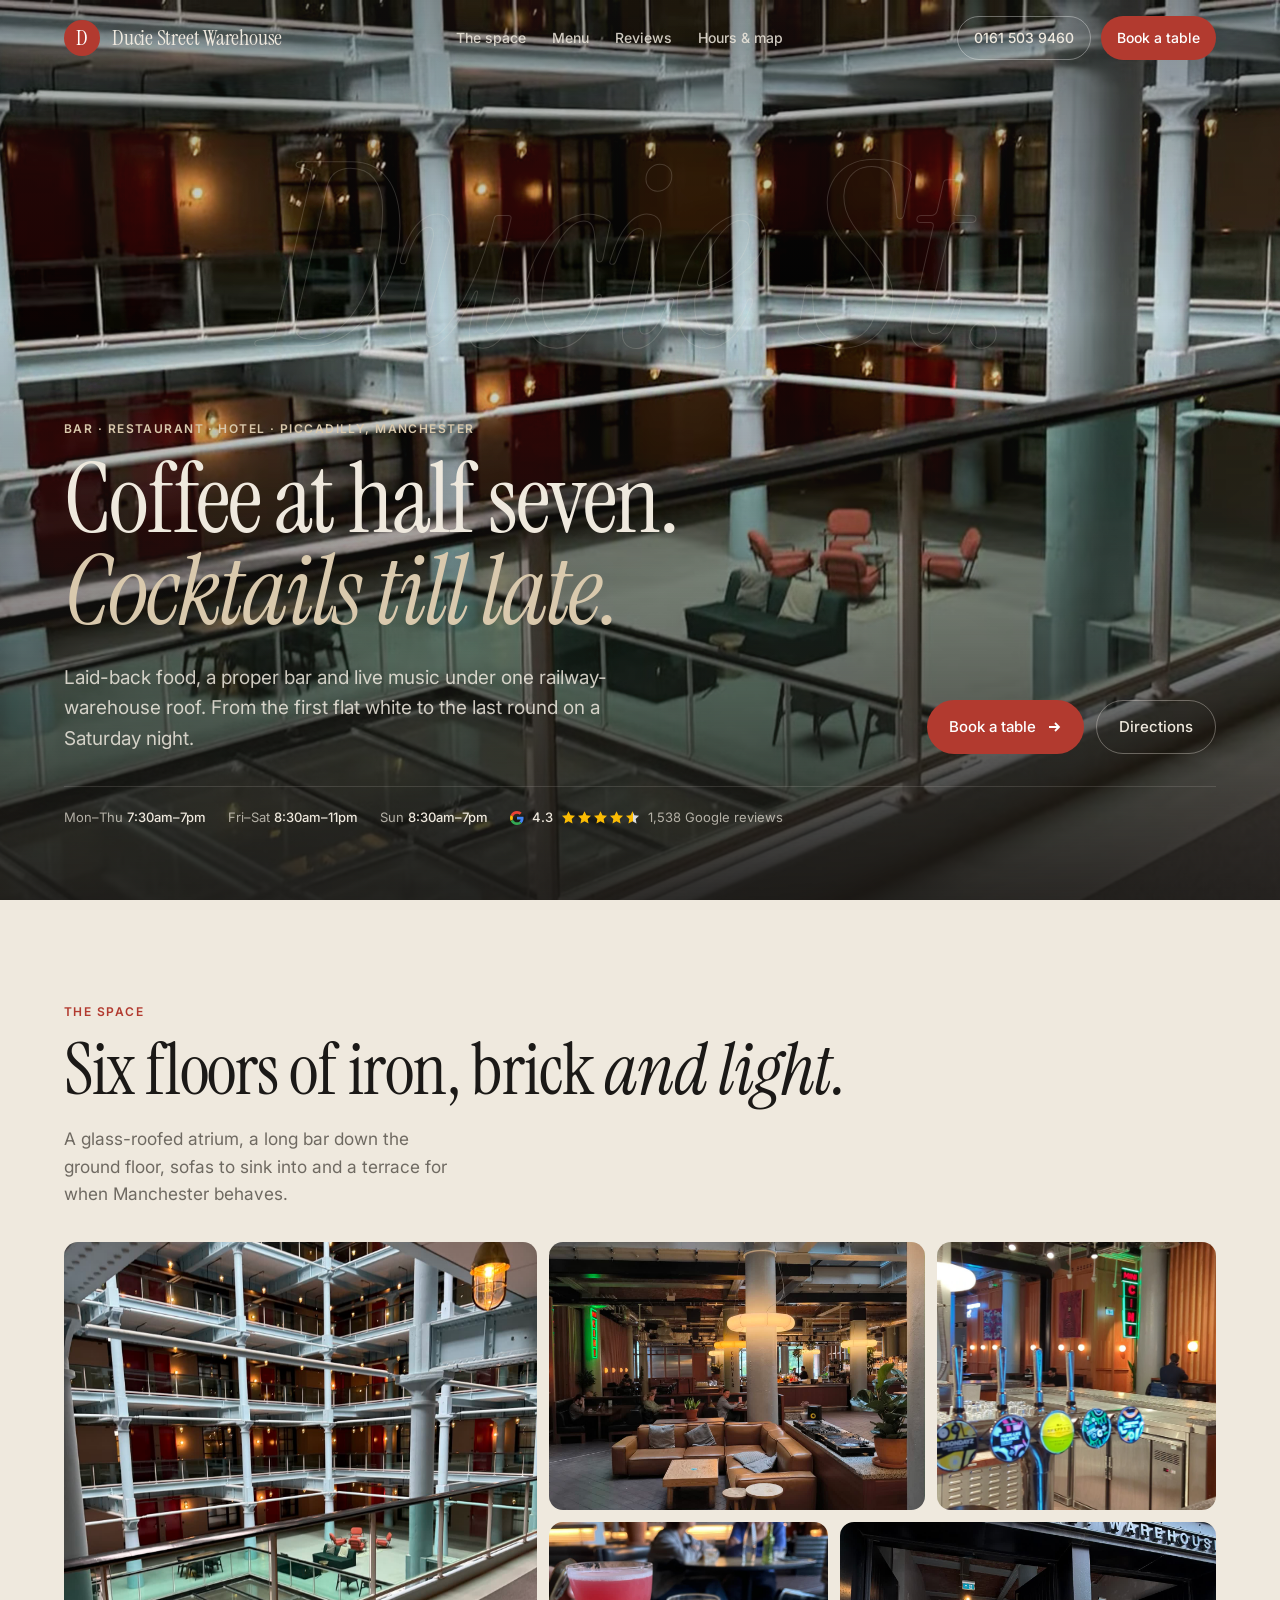
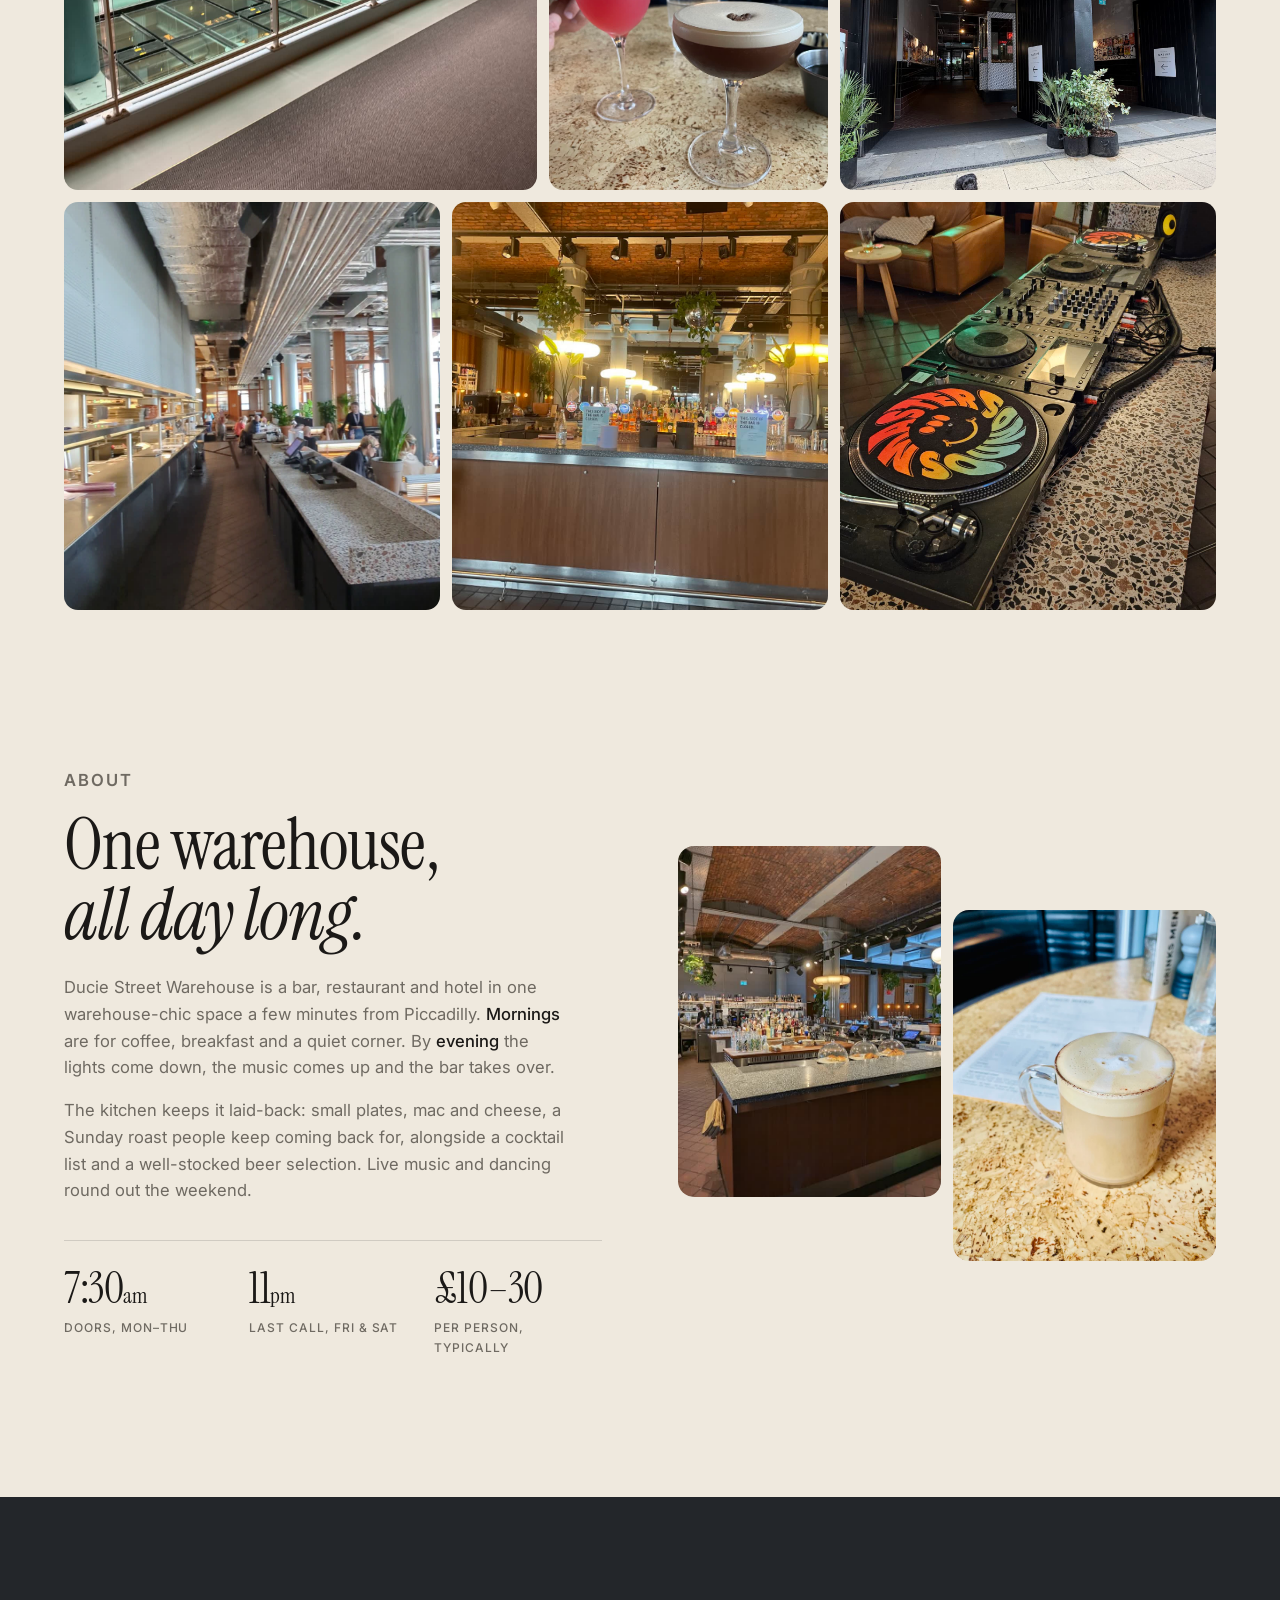
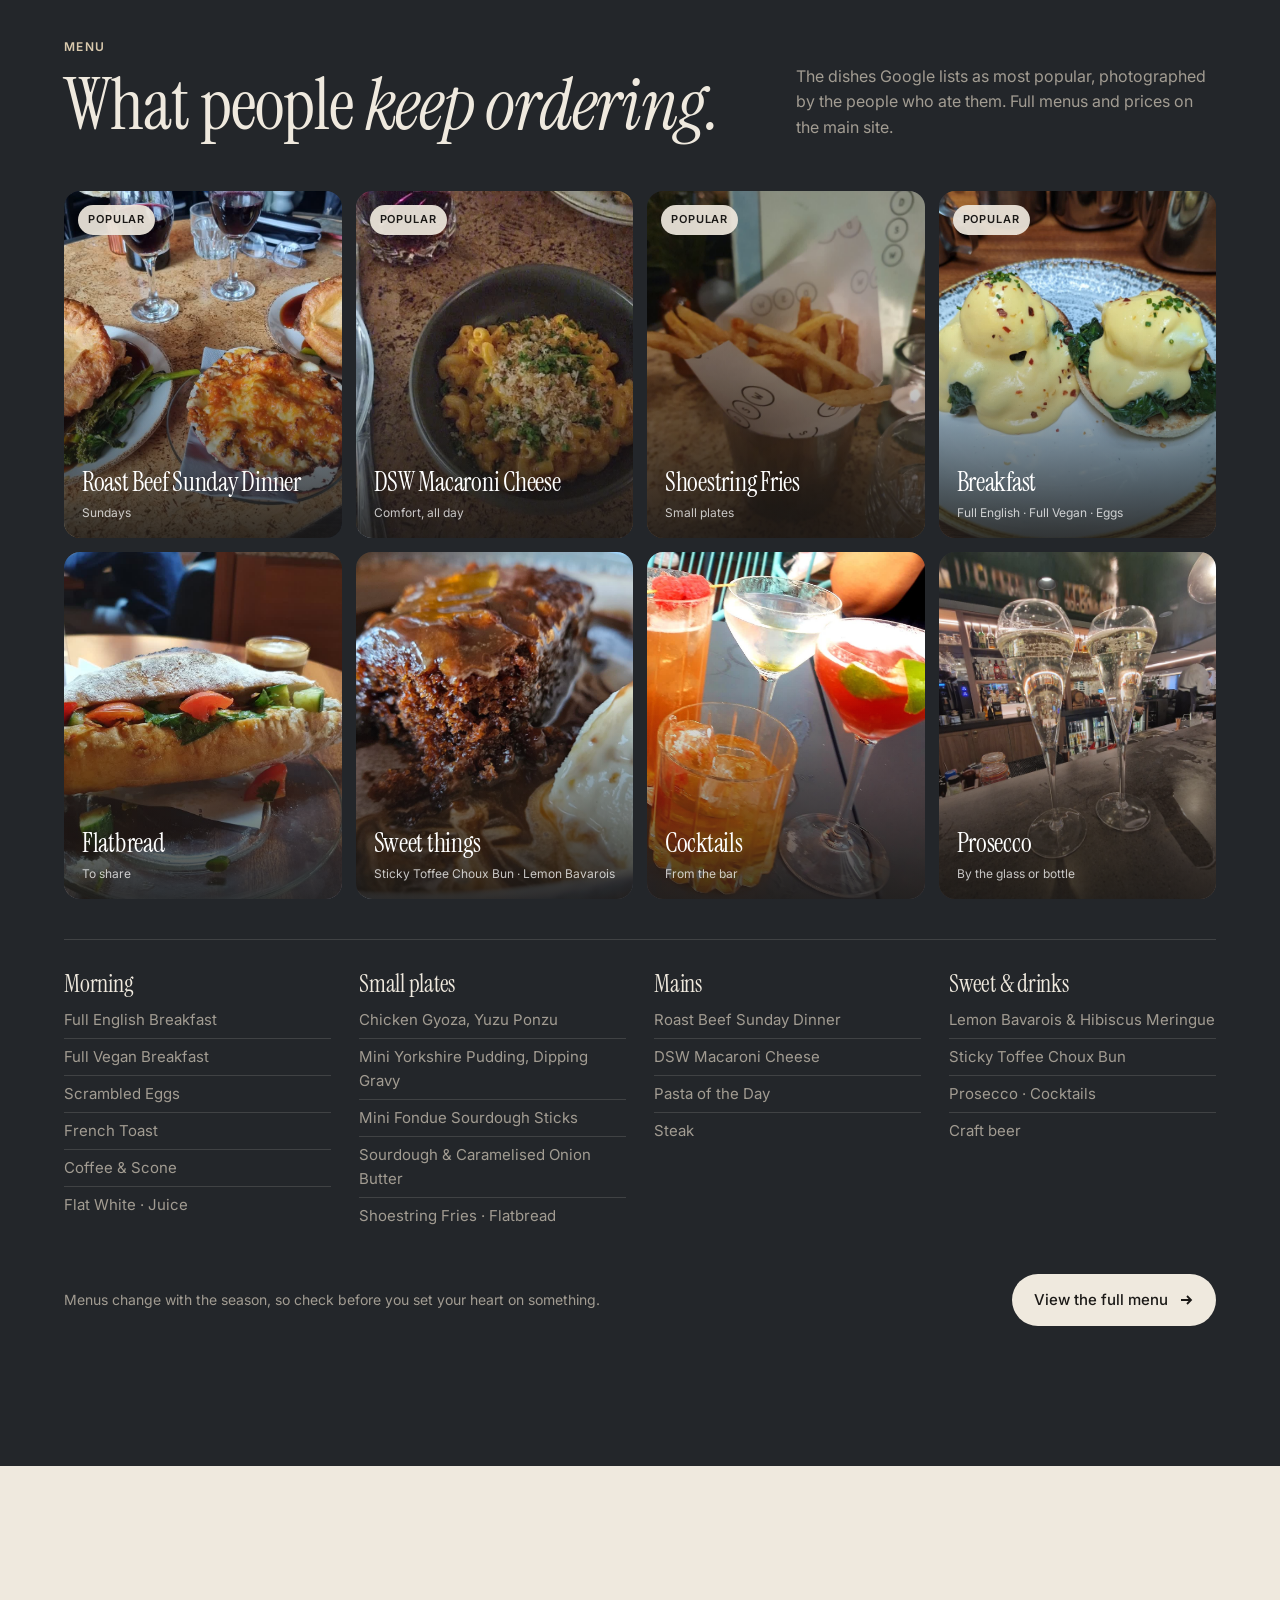
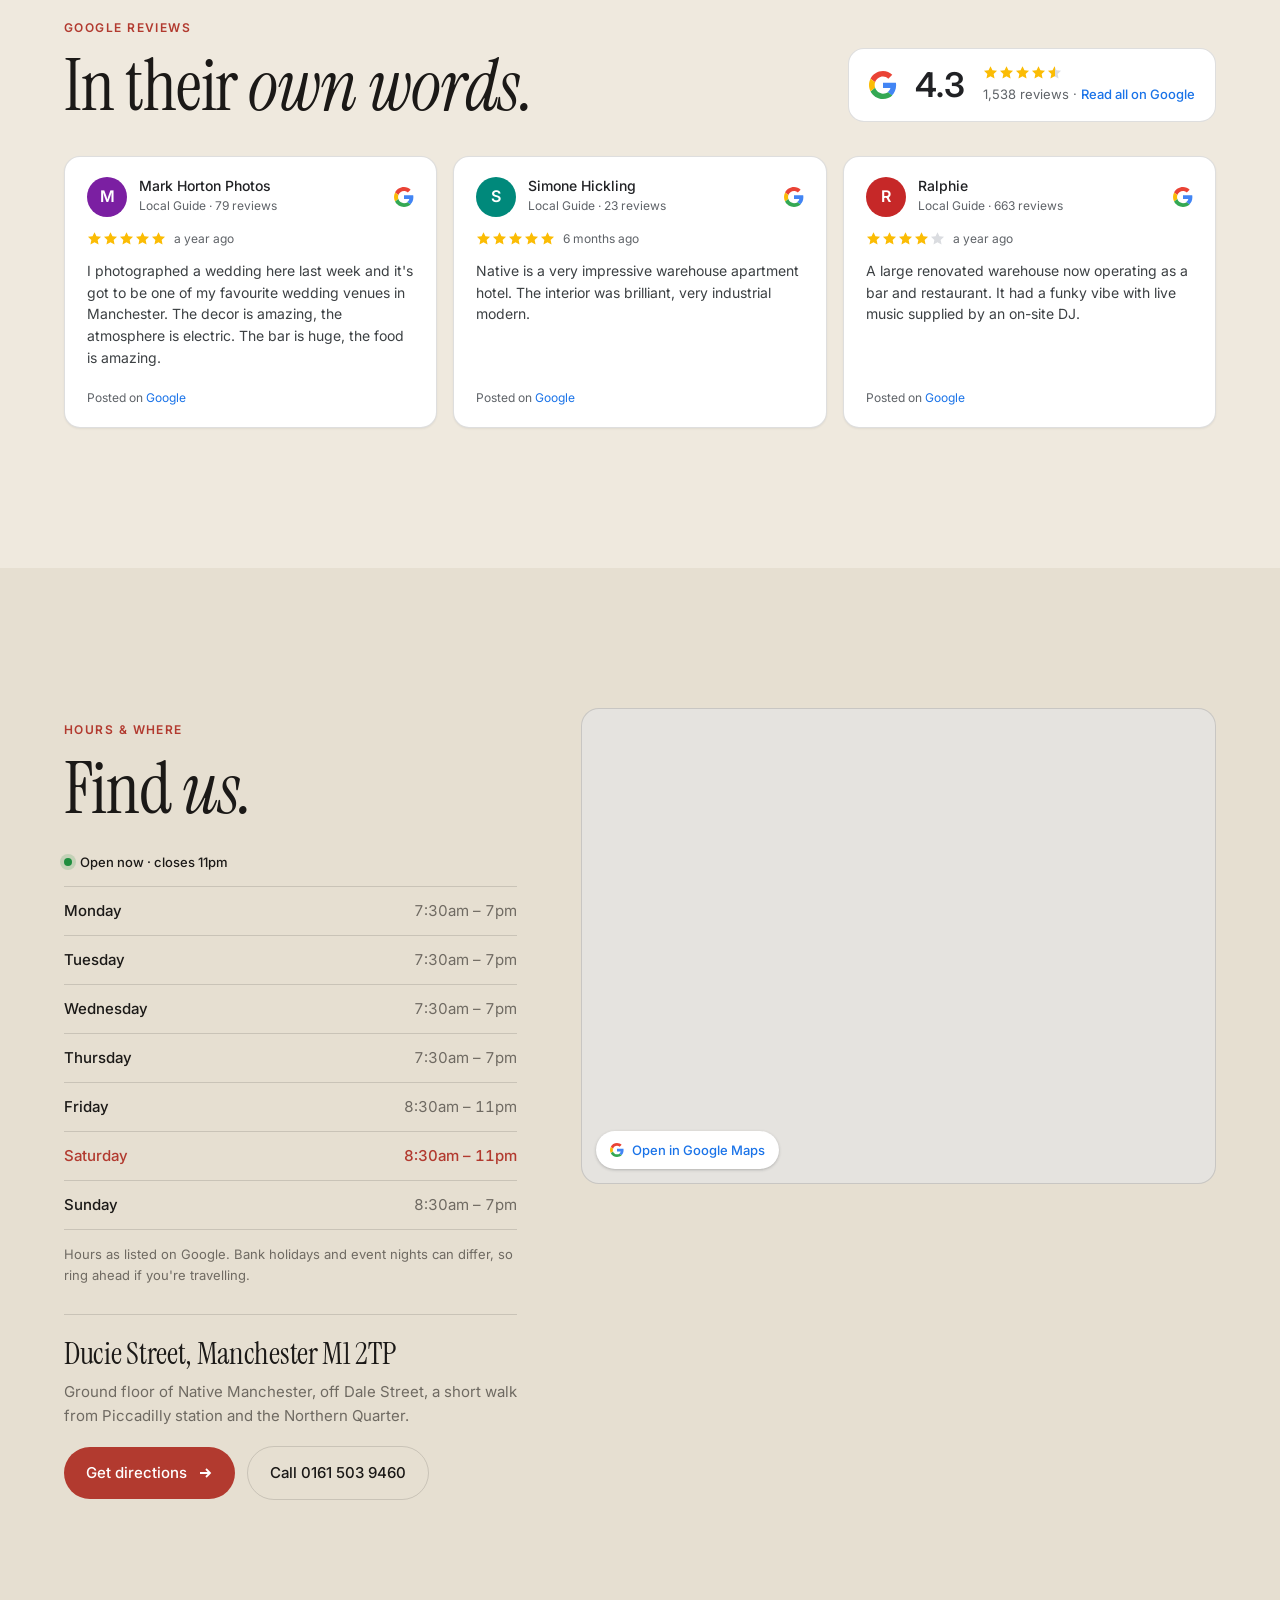
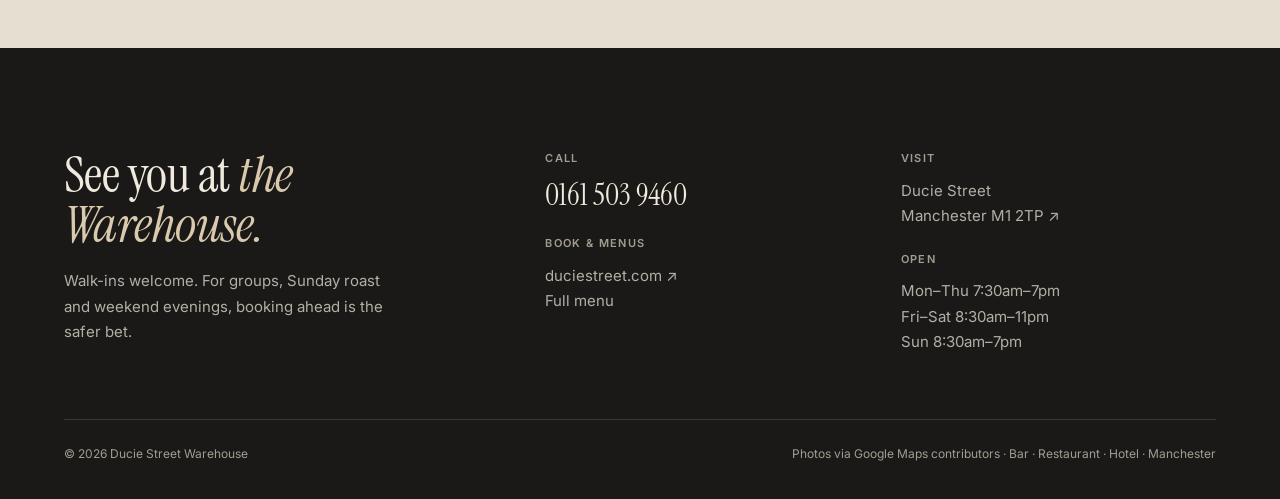
==== commit 6d6460ea: "v3: real-photo hero film, static hero, menu modal, book + menu pages, no em dashes Co-Authored-By: C" ====
--- a/index.html
+++ b/index.html
@@ -3,7 +3,7 @@
 <head>
 <meta charset="utf-8">
 <meta name="viewport" content="width=device-width, initial-scale=1">
-<title>Ducie Street Warehouse — Bar, Restaurant &amp; Hotel, Manchester M1</title>
+<title>Ducie Street Warehouse, Bar, Restaurant &amp; Hotel, Manchester M1</title>
 <meta name="description" content="Ducie Street Warehouse: laid-back food, cocktails and live music in a warehouse-chic bar, restaurant and hotel by Piccadilly, Manchester. Open from 7:30am for coffee and breakfast through to late on Fridays and Saturdays.">
 <link rel="canonical" href="https://alfwalk.github.io/ducie-street-warehouse/">
 <meta name="theme-color" content="#1b1917">
@@ -12,7 +12,7 @@
 
 <meta property="og:type" content="website">
 <meta property="og:site_name" content="Ducie Street Warehouse">
-<meta property="og:title" content="Ducie Street Warehouse — Bar, Restaurant &amp; Hotel, Manchester">
+<meta property="og:title" content="Ducie Street Warehouse, Bar, Restaurant &amp; Hotel, Manchester">
 <meta property="og:description" content="Coffee at 7:30am, cocktails till late. A warehouse-chic bar, restaurant and hotel on Ducie Street, Manchester M1 2TP.">
 <meta property="og:url" content="https://alfwalk.github.io/ducie-street-warehouse/">
 <meta property="og:image" content="https://alfwalk.github.io/ducie-street-warehouse/og.jpg">
@@ -20,7 +20,7 @@
 <meta property="og:image:height" content="630">
 <meta property="og:locale" content="en_GB">
 <meta name="twitter:card" content="summary_large_image">
-<meta name="twitter:title" content="Ducie Street Warehouse — Manchester">
+<meta name="twitter:title" content="Ducie Street Warehouse, Manchester">
 <meta name="twitter:description" content="Coffee at 7:30am, cocktails till late. A warehouse-chic bar, restaurant and hotel on Ducie Street, Manchester M1 2TP.">
 <meta name="twitter:image" content="https://alfwalk.github.io/ducie-street-warehouse/og.jpg">
 
@@ -52,208 +52,7 @@
 }
 </script>
 
-<style>
-:root{
-  --plaster:#efe9de; --plaster-2:#e6dfd1; --cork:#d9c9ad;
-  --ink:#1b1917; --steel:#23262a; --steel-2:#2c3035;
-  --red:#b23a2f; --red-deep:#8e2c23; --sage:#7d8a72;
-  --muted:#6f6a62; --muted-dark:#a29c92;
-  --hair:rgba(27,25,23,.14); --hair-dark:rgba(239,233,222,.14);
-  --serif:"Instrument Serif",Georgia,"Times New Roman",serif;
-  --sans:"Inter",ui-sans-serif,system-ui,-apple-system,sans-serif;
-  --gutter:clamp(20px,5vw,72px); --max:1280px; --ease:cubic-bezier(.2,.7,.2,1);
-  --google-yellow:#FBBC04;
-}
-*{box-sizing:border-box}
-html{scroll-behavior:smooth;-webkit-text-size-adjust:100%}
-body{margin:0;background:var(--plaster);color:var(--ink);font-family:var(--sans);font-size:16px;line-height:1.6;overflow-x:hidden;-webkit-font-smoothing:antialiased}
-img,video,iframe{max-width:100%;display:block}
-a{color:inherit}
-h1,h2,h3{font-family:var(--serif);font-weight:400;letter-spacing:-.01em;line-height:1;margin:0}
-em{font-style:italic}
-.wrap{max-width:var(--max);margin:0 auto;padding:0 var(--gutter)}
-.eyebrow{font-family:var(--sans);font-size:12px;font-weight:600;letter-spacing:.12em;text-transform:uppercase;color:var(--red)}
-.on-dark .eyebrow{color:var(--cork)}
-.btn{white-space:nowrap;display:inline-flex;align-items:center;gap:10px;padding:14px 22px;border-radius:999px;font-weight:500;text-decoration:none;font-size:15px;transition:transform .35s var(--ease),background .25s,color .25s,border-color .25s}
-.btn:hover{transform:translateY(-2px)}
-.btn-red{background:var(--red);color:#fff}
-.btn-red:hover{background:var(--red-deep)}
-.btn-ink{background:var(--ink);color:var(--plaster)}
-.btn-line{border:1px solid var(--hair);color:var(--ink);background:transparent}
-.btn-line:hover{border-color:var(--ink)}
-.on-dark .btn-line{border-color:var(--hair-dark);color:var(--plaster)}
-.on-dark .btn-line:hover{border-color:var(--plaster)}
-.btn svg{width:16px;height:16px}
-:focus-visible{outline:2px solid var(--red);outline-offset:3px}
-.sec-pad{padding:clamp(80px,11vw,140px) 0}
-.reveal{opacity:0;transform:translateY(24px);transition:opacity .9s var(--ease),transform .9s var(--ease)}
-.reveal.in{opacity:1;transform:none}
-.h-lg{font-size:clamp(40px,5.6vw,80px);letter-spacing:-.015em;line-height:.98}
-.lede{font-size:clamp(17px,1.35vw,20px);color:var(--muted);max-width:52ch}
-
-/* nav */
-.nav{position:fixed;inset:0 0 auto 0;z-index:50;padding:16px 0;color:var(--plaster);transition:background .4s,color .4s,box-shadow .4s}
-.nav.solid{background:rgba(239,233,222,.86);backdrop-filter:blur(14px);-webkit-backdrop-filter:blur(14px);color:var(--ink);box-shadow:0 1px 0 var(--hair)}
-.nav .wrap{display:flex;align-items:center;justify-content:space-between;gap:20px}
-.brand{display:flex;align-items:center;gap:12px;text-decoration:none}
-.brand .mark{width:36px;height:36px;border-radius:50%;background:var(--red);display:grid;place-items:center;font-family:var(--serif);font-size:22px;color:#fff;line-height:1;flex:none}
-.brand span{font-family:var(--serif);font-size:22px;line-height:1;letter-spacing:-.01em}
-.nav-links{display:flex;gap:26px;font-size:14px;font-weight:500}
-.nav-links a{text-decoration:none;opacity:.85}
-.nav-links a:hover{opacity:1}
-.nav-cta{display:flex;gap:10px}
-.nav-cta .btn{padding:10px 16px;font-size:14px}
-.nav .btn-line{border-color:rgba(255,255,255,.35);color:inherit}
-.nav.solid .btn-line{border-color:var(--hair)}
-@media (max-width:900px){.nav-links{display:none}.nav-cta .btn-line{display:none}}
-@media (max-width:480px){.brand span{font-size:19px}}
-
-/* hero */
-.hero{position:relative;height:100svh;min-height:620px;overflow:hidden;display:flex;align-items:flex-end;color:var(--plaster);background:var(--ink)}
-.hero-media{position:absolute;inset:-12% 0;will-change:transform}
-.hero-media video{width:100%;height:100%;object-fit:cover}
-.hero-media::after{content:"";position:absolute;inset:0;background:linear-gradient(180deg,rgba(27,25,23,.45) 0%,rgba(27,25,23,.1) 35%,rgba(27,25,23,.55) 70%,rgba(27,25,23,.92) 100%)}
-.hero-ghost{position:absolute;left:0;right:0;top:16%;text-align:center;font-family:var(--serif);font-style:italic;font-size:clamp(90px,20vw,300px);line-height:.9;letter-spacing:-.02em;color:transparent;-webkit-text-stroke:1px rgba(239,233,222,.18);pointer-events:none;user-select:none;will-change:transform}
-.hero-content{position:relative;z-index:2;width:100%;padding-bottom:clamp(40px,8vh,84px);will-change:transform}
-.hero h1{font-size:clamp(52px,7.6vw,120px);line-height:.94;letter-spacing:-.02em;max-width:14ch}
-.hero h1 em{color:var(--cork)}
-.hero-sub{display:flex;flex-wrap:wrap;align-items:flex-end;justify-content:space-between;gap:24px;margin-top:26px}
-.hero-sub p{margin:0;max-width:46ch;font-size:clamp(16px,1.5vw,19px);color:rgba(239,233,222,.85)}
-.hero-cta{display:flex;flex-wrap:wrap;gap:12px}
-.hero .btn-line{border-color:rgba(239,233,222,.35);color:var(--plaster)}
-.hero-meta{display:flex;flex-wrap:wrap;gap:8px 22px;margin-top:32px;padding-top:20px;border-top:1px solid var(--hair-dark);font-size:13px;color:rgba(239,233,222,.7)}
-.hero-meta b{color:var(--plaster);font-weight:500}
-.g-badge{display:inline-flex;align-items:center;gap:8px}
-
-/* stars */
-.stars{display:inline-flex;gap:1px}
-.stars svg{width:15px;height:15px;fill:var(--google-yellow)}
-.stars svg.half{fill:url(#half)}
-.stars svg.off{fill:#dadce0}
-
-/* gallery */
-.gallery{background:var(--plaster);padding:clamp(56px,7vw,96px) 0 0}
-.gallery-head{display:flex;flex-wrap:wrap;align-items:end;justify-content:space-between;gap:20px;margin-bottom:34px}
-.gallery-head h2{margin-top:14px}
-.masonry{display:grid;grid-template-columns:repeat(12,1fr);grid-auto-rows:clamp(90px,10vw,150px);gap:12px}
-.tile{position:relative;overflow:hidden;border-radius:14px;background:var(--plaster-2);margin:0}
-.tile img{width:100%;height:100%;object-fit:cover;transform:scale(1.12);will-change:transform}
-.tile figcaption{position:absolute;left:12px;bottom:10px;font-size:12px;font-weight:500;color:#fff;text-shadow:0 1px 8px rgba(0,0,0,.5);opacity:0;transition:opacity .3s}
-.tile:hover figcaption{opacity:1}
-.t1{grid-column:span 5;grid-row:span 4}.t2{grid-column:span 4;grid-row:span 2}.t3{grid-column:span 3;grid-row:span 2}.t4{grid-column:span 3;grid-row:span 2}.t5{grid-column:span 4;grid-row:span 2}
-.t6{grid-column:span 4;grid-row:span 3}.t7{grid-column:span 4;grid-row:span 3}.t8{grid-column:span 4;grid-row:span 3}
-@media (max-width:820px){.masonry{grid-template-columns:repeat(6,1fr);grid-auto-rows:clamp(80px,14vw,120px)}.t1{grid-column:span 6;grid-row:span 3}.t2,.t5,.t3,.t4{grid-column:span 3;grid-row:span 2}.t6,.t7{grid-column:span 3;grid-row:span 3}.t8{display:none}}
-
-/* about */
-.about-grid{display:grid;grid-template-columns:1fr 1fr;gap:clamp(40px,6vw,96px);align-items:center}
-.about h2{margin:14px 0 24px}
-.about p{color:var(--muted);font-size:clamp(16px,1.3vw,18px);max-width:50ch}
-.about p strong{color:var(--ink);font-weight:500}
-.about-facts{display:grid;grid-template-columns:repeat(3,1fr);gap:18px;margin-top:36px;padding-top:26px;border-top:1px solid var(--hair)}
-.fact b{display:block;font-family:var(--serif);font-weight:400;font-size:clamp(30px,3.4vw,48px);line-height:1;letter-spacing:-.01em}
-.fact span{display:block;font-size:12px;letter-spacing:.08em;text-transform:uppercase;color:var(--muted);margin-top:8px;font-weight:500}
-.about-art{display:grid;grid-template-columns:1fr 1fr;gap:12px;align-items:start}
-.about-art figure{margin:0;border-radius:16px;overflow:hidden;aspect-ratio:3/4;background:var(--plaster-2)}
-.about-art figure:nth-child(2){margin-top:64px}
-.about-art img{width:100%;height:100%;object-fit:cover;transform:scale(1.12);will-change:transform}
-@media (max-width:900px){.about-grid{grid-template-columns:1fr}.about-art figure:nth-child(2){margin-top:40px}}
-
-/* menu */
-.menu{background:var(--steel);color:var(--plaster)}
-.menu-head{display:grid;grid-template-columns:1fr auto;gap:24px;align-items:end;margin-bottom:clamp(36px,4vw,56px)}
-.menu-head h2{margin-top:14px}
-.menu-head p{margin:0;max-width:42ch;color:var(--muted-dark)}
-.dishes{display:grid;grid-template-columns:repeat(4,1fr);gap:14px}
-.dish{position:relative;border-radius:16px;overflow:hidden;background:var(--steel-2);aspect-ratio:4/5;text-decoration:none;color:#fff;isolation:isolate;display:block}
-.dish img{position:absolute;inset:0;width:100%;height:100%;object-fit:cover;transform:scale(1.06);transition:transform 1.2s var(--ease)}
-.dish:hover img{transform:scale(1.12)}
-.dish::after{content:"";position:absolute;inset:0;background:linear-gradient(180deg,rgba(27,25,23,0) 40%,rgba(27,25,23,.85) 100%)}
-.dish .cap{position:absolute;left:18px;right:18px;bottom:16px;z-index:2}
-.dish .cap b{display:block;font-family:var(--serif);font-weight:400;font-size:clamp(22px,2vw,28px);line-height:1.05;letter-spacing:-.01em}
-.dish .cap span{display:block;margin-top:6px;font-size:12px;color:rgba(255,255,255,.75)}
-.dish .pop{position:absolute;top:14px;left:14px;z-index:2;font-size:11px;font-weight:600;letter-spacing:.08em;text-transform:uppercase;background:rgba(239,233,222,.92);color:var(--ink);padding:6px 10px;border-radius:999px}
-.menu-list{margin-top:40px;display:grid;grid-template-columns:repeat(4,1fr);gap:28px;padding-top:32px;border-top:1px solid var(--hair-dark)}
-.menu-list h3{font-size:24px;margin-bottom:12px}
-.menu-list ul{list-style:none;margin:0;padding:0;font-size:15px;color:var(--muted-dark)}
-.menu-list li{padding:6px 0;border-top:1px solid var(--hair-dark)}
-.menu-list li:first-child{border-top:0;padding-top:0}
-.menu-foot{display:flex;flex-wrap:wrap;gap:16px;align-items:center;justify-content:space-between;margin-top:40px;font-size:14px;color:var(--muted-dark)}
-.btn-plaster{background:var(--plaster);color:var(--ink)}
-@media (max-width:1000px){.dishes{grid-template-columns:repeat(2,1fr)}.menu-list{grid-template-columns:repeat(2,1fr)}}
-@media (max-width:560px){.menu-head{grid-template-columns:1fr}.dishes{gap:10px}.menu-list{grid-template-columns:1fr}}
-
-/* reviews — Google style */
-.g-head{display:flex;flex-wrap:wrap;align-items:end;justify-content:space-between;gap:24px;margin-bottom:34px}
-.g-head h2{margin-top:14px}
-.g-summary{display:flex;align-items:center;gap:18px;background:#fff;border:1px solid var(--hair);border-radius:16px;padding:16px 20px}
-.g-summary .glogo{width:28px;height:28px;flex:none}
-.g-summary .score{font-weight:600;font-size:34px;line-height:1;color:#202124}
-.g-summary .meta{font-size:13px;color:#5f6368;line-height:1.5}
-.g-summary .meta a{color:#1a73e8;text-decoration:none;font-weight:500}
-.g-summary .meta a:hover{text-decoration:underline}
-.g-grid{display:grid;grid-template-columns:repeat(3,1fr);gap:16px}
-.g-card{background:#fff;border:1px solid var(--hair);border-radius:16px;padding:20px 22px;display:flex;flex-direction:column;gap:12px;color:#202124;box-shadow:0 1px 2px rgba(60,64,67,.08)}
-.g-top{display:flex;align-items:center;gap:12px}
-.avatar{width:40px;height:40px;border-radius:50%;display:grid;place-items:center;color:#fff;font-weight:600;font-size:16px;flex:none}
-.g-name{font-size:14px;font-weight:500;line-height:1.2}
-.g-sub{font-size:12px;color:#5f6368;margin-top:2px}
-.g-top .glogo{margin-left:auto;width:20px;height:20px}
-.g-rating{display:flex;align-items:center;gap:8px;font-size:12px;color:#5f6368}
-.g-text{font-size:14px;line-height:1.55;color:#3c4043;margin:0}
-.g-foot{margin-top:auto;font-size:12px;color:#5f6368;padding-top:8px}
-.g-foot a{color:#1a73e8;text-decoration:none}
-.g-foot a:hover{text-decoration:underline}
-@media (max-width:900px){.g-grid{grid-template-columns:1fr}}
-
-/* visit */
-.visit{background:var(--plaster-2)}
-.visit-grid{display:grid;grid-template-columns:5fr 7fr;gap:clamp(32px,5vw,72px);align-items:start}
-.visit h2{margin:14px 0 24px}
-.hours{list-style:none;margin:0;padding:0;border-top:1px solid var(--hair)}
-.hours li{display:flex;justify-content:space-between;gap:16px;padding:12px 0;border-bottom:1px solid var(--hair);font-size:15px}
-.hours li span:first-child{font-weight:500}
-.hours li span:last-child{color:var(--muted);font-variant-numeric:tabular-nums}
-.hours li.today,.hours li.today span:last-child{color:var(--red)}
-.hours li.today span:last-child{font-weight:500}
-.open-now{display:inline-flex;align-items:center;gap:8px;margin-bottom:14px;font-size:13px;font-weight:500}
-.open-now i{width:8px;height:8px;border-radius:50%;background:#9aa0a6}
-.open-now.on i{background:#1e8e3e;box-shadow:0 0 0 4px rgba(30,142,62,.18)}
-.hours-note{margin-top:14px;font-size:13px;color:var(--muted)}
-.addr{margin-top:28px;padding-top:24px;border-top:1px solid var(--hair)}
-.addr h3{font-size:clamp(24px,2.4vw,32px);margin-bottom:10px}
-.addr p{margin:0 0 18px;color:var(--muted);font-size:15px}
-.addr .btn{margin:0 8px 8px 0}
-.map{position:relative;border-radius:18px;overflow:hidden;background:#e5e3df;border:1px solid var(--hair);width:100%;aspect-ratio:4/3}
-.map iframe{position:absolute;inset:0;width:100%;height:100%;border:0}
-.map .map-link{position:absolute;left:14px;bottom:14px;z-index:2;background:#fff;color:#1a73e8;font-size:13px;font-weight:500;text-decoration:none;padding:9px 14px;border-radius:999px;box-shadow:0 1px 3px rgba(60,64,67,.3);display:inline-flex;align-items:center;gap:8px}
-@media (max-width:900px){.visit-grid{grid-template-columns:1fr}}
-
-/* footer */
-footer.site{background:var(--ink);color:var(--plaster);padding:clamp(64px,8vw,110px) 0 36px}
-.foot-grid{display:grid;grid-template-columns:1.4fr 1fr 1fr;gap:40px;align-items:start}
-.foot-grid h3{font-size:clamp(34px,4vw,58px);line-height:.98;max-width:14ch}
-.foot-grid h3 em{color:var(--cork)}
-.foot-col p,.foot-col a{margin:0;color:rgba(239,233,222,.72);font-size:15px;text-decoration:none;display:block;line-height:1.7}
-.foot-col a:hover{color:var(--plaster)}
-.foot-col .lbl{font-size:11px;letter-spacing:.12em;text-transform:uppercase;color:var(--muted-dark);margin-bottom:10px;display:block;font-weight:600}
-.foot-col .big{font-family:var(--serif);font-size:clamp(24px,2.4vw,32px);color:var(--plaster);line-height:1.15}
-.foot-bottom{display:flex;flex-wrap:wrap;justify-content:space-between;gap:12px;margin-top:64px;padding-top:24px;border-top:1px solid var(--hair-dark);font-size:12px;color:var(--muted-dark)}
-@media (max-width:820px){.foot-grid{grid-template-columns:1fr}}
-
-/* mobile bar */
-.mobile-bar{position:fixed;left:12px;right:12px;bottom:12px;z-index:60;display:none;gap:8px;padding:8px;border-radius:999px;background:rgba(27,25,23,.9);backdrop-filter:blur(14px);-webkit-backdrop-filter:blur(14px);transform:translateY(120%);transition:transform .5s var(--ease)}
-.mobile-bar.show{transform:none}
-.mobile-bar .btn{flex:1;justify-content:center;padding:12px 10px;font-size:14px}
-.mobile-bar .btn-line{border-color:rgba(239,233,222,.3);color:var(--plaster)}
-@media (max-width:640px){.mobile-bar{display:flex}footer.site{padding-bottom:96px}}
-
-@media (prefers-reduced-motion:reduce){
-  html{scroll-behavior:auto}
-  .reveal{opacity:1;transform:none;transition:none}
-  .btn,.dish img{transition:none}
-  [data-parallax]{transform:none!important}
-}
-</style>
+<link rel="stylesheet" href="styles.css">
 </head>
 <body>
 <svg width="0" height="0" style="position:absolute" aria-hidden="true"><defs><linearGradient id="half"><stop offset="50%" stop-color="#FBBC04"/><stop offset="50%" stop-color="#dadce0"/></linearGradient>
@@ -262,35 +61,35 @@
 
 <header class="nav" id="nav">
   <div class="wrap">
-    <a class="brand" href="#top" aria-label="Ducie Street Warehouse — home"><span class="mark" aria-hidden="true">D</span><span>Ducie Street Warehouse</span></a>
+    <a class="brand" href="#top" aria-label="Ducie Street Warehouse, home"><span class="mark" aria-hidden="true">D</span><span>Ducie Street Warehouse</span></a>
     <nav class="nav-links" aria-label="Sections">
-      <a href="#space">The space</a><a href="#menu">Menu</a><a href="#reviews">Reviews</a><a href="#visit">Hours &amp; map</a>
+      <a href="#space">The space</a><a href="menu.html" data-menu>Menu</a><a href="#reviews">Reviews</a><a href="#visit">Hours &amp; map</a>
     </nav>
     <div class="nav-cta">
       <a class="btn btn-line" href="tel:+441615039460">0161 503 9460</a>
-      <a class="btn btn-red" href="https://duciestreet.com" target="_blank" rel="noopener">Book a table</a>
+      <a class="btn btn-red" href="book.html">Book a table</a>
     </div>
   </div>
 </header>
 
 <main id="top">
 <section class="hero" aria-label="Welcome">
-  <div class="hero-media" data-parallax="-0.18">
+  <div class="hero-media">
     <video id="heroVideo" autoplay muted loop playsinline preload="metadata" poster="media/poster.jpg" aria-hidden="true">
       <source src="media/hero.webm" type="video/webm" media="(min-width: 700px)">
       <source src="media/hero.mp4" type="video/mp4" media="(min-width: 700px)">
       <source src="media/hero-540.mp4" type="video/mp4">
     </video>
   </div>
-  <div class="hero-ghost" data-parallax="0.12" aria-hidden="true">Ducie St.</div>
-  <div class="hero-content" data-parallax="0.32">
+  <div class="hero-ghost" aria-hidden="true">Ducie St.</div>
+  <div class="hero-content">
     <div class="wrap">
-      <p class="eyebrow" style="color:var(--cork)">Bar · Restaurant · Hotel — Piccadilly, Manchester</p>
+      <p class="eyebrow" style="color:var(--cork)">Bar · Restaurant · Hotel · Piccadilly, Manchester</p>
       <h1 style="margin-top:16px">Coffee at half seven.<br><em>Cocktails till late.</em></h1>
       <div class="hero-sub">
-        <p>Laid-back food, a proper bar and live music under one railway-warehouse roof — from the first flat white to the last round on a Saturday night.</p>
+        <p>Laid-back food, a proper bar and live music under one railway-warehouse roof. From the first flat white to the last round on a Saturday night.</p>
         <div class="hero-cta">
-          <a class="btn btn-red" href="https://duciestreet.com" target="_blank" rel="noopener">Book a table <svg viewBox="0 0 16 16" fill="none" stroke="currentColor" stroke-width="1.8"><path d="M3 8h10M9 4l4 4-4 4"/></svg></a>
+          <a class="btn btn-red" href="book.html">Book a table <svg viewBox="0 0 16 16" fill="none" stroke="currentColor" stroke-width="1.8"><path d="M3 8h10M9 4l4 4-4 4"/></svg></a>
           <a class="btn btn-line" href="https://www.google.com/maps/dir/?api=1&destination=Ducie+Street+Warehouse%2C+Ducie+St%2C+Manchester+M1+2TP" target="_blank" rel="noopener">Directions</a>
         </div>
       </div>
@@ -309,14 +108,14 @@
       <p class="lede" style="max-width:36ch;margin:0">A glass-roofed atrium, a long bar down the ground floor, sofas to sink into and a terrace for when Manchester behaves.</p>
     </div>
     <div class="masonry reveal">
-      <figure class="tile t1"><img src="media/photos/atrium.jpg" alt="The atrium at Ducie Street Warehouse — six storeys of steel balconies and red railings under a glass roof" loading="lazy" data-parallax="0.06"><figcaption>The atrium</figcaption></figure>
-      <figure class="tile t2"><img src="media/photos/lounge.jpg" alt="Leather sofas and low tables in the ground-floor lounge" loading="lazy" data-parallax="0.04"><figcaption>The lounge</figcaption></figure>
-      <figure class="tile t3"><img src="media/photos/taps.jpg" alt="Beer taps at the bar" loading="lazy" data-parallax="0.05"><figcaption>The bar</figcaption></figure>
-      <figure class="tile t4"><img src="media/photos/dish-cocktails.jpg" alt="Two cocktails on the bar" loading="lazy" data-parallax="0.05"><figcaption>Cocktails</figcaption></figure>
-      <figure class="tile t5"><img src="media/photos/exterior.jpg" alt="The Ducie Street Warehouse entrance and sign" loading="lazy" data-parallax="0.04"><figcaption>Ducie Street</figcaption></figure>
-      <figure class="tile t6"><img src="media/photos/hall.jpg" alt="The long ground-floor hall with cast-iron columns and plants" loading="lazy" data-parallax="0.05"><figcaption>Ground floor</figcaption></figure>
-      <figure class="tile t7"><img src="media/photos/bar.jpg" alt="The bar with greenery hanging above" loading="lazy" data-parallax="0.05"><figcaption>The bar</figcaption></figure>
-      <figure class="tile t8"><img src="media/photos/dj.jpg" alt="DJ decks set up in the lounge" loading="lazy" data-parallax="0.05"><figcaption>Live music</figcaption></figure>
+      <figure class="tile t1"><img src="media/photos/atrium.jpg" alt="The atrium at Ducie Street Warehouse, six storeys of steel balconies and red railings under a glass roof" loading="lazy"><figcaption>The atrium</figcaption></figure>
+      <figure class="tile t2"><img src="media/photos/lounge.jpg" alt="Leather sofas and low tables in the ground-floor lounge" loading="lazy"><figcaption>The lounge</figcaption></figure>
+      <figure class="tile t3"><img src="media/photos/taps.jpg" alt="Beer taps at the bar" loading="lazy"><figcaption>The bar</figcaption></figure>
+      <figure class="tile t4"><img src="media/photos/dish-cocktails.jpg" alt="Two cocktails on the bar" loading="lazy"><figcaption>Cocktails</figcaption></figure>
+      <figure class="tile t5"><img src="media/photos/exterior.jpg" alt="The Ducie Street Warehouse entrance and sign" loading="lazy"><figcaption>Ducie Street</figcaption></figure>
+      <figure class="tile t6"><img src="media/photos/hall.jpg" alt="The long ground-floor hall with cast-iron columns and plants" loading="lazy"><figcaption>Ground floor</figcaption></figure>
+      <figure class="tile t7"><img src="media/photos/bar.jpg" alt="The bar with greenery hanging above" loading="lazy"><figcaption>The bar</figcaption></figure>
+      <figure class="tile t8"><img src="media/photos/dj.jpg" alt="DJ decks set up in the lounge" loading="lazy"><figcaption>Live music</figcaption></figure>
     </div>
   </div>
 </section>
@@ -327,7 +126,7 @@
       <p class="eyebrow">About</p>
       <h2 class="h-lg">One warehouse,<br><em>all day long.</em></h2>
       <p>Ducie Street Warehouse is a bar, restaurant and hotel in one warehouse-chic space a few minutes from Piccadilly. <strong>Mornings</strong> are for coffee, breakfast and a quiet corner. By <strong>evening</strong> the lights come down, the music comes up and the bar takes over.</p>
-      <p>The kitchen keeps it laid-back — small plates, mac and cheese, a Sunday roast people keep coming back for — alongside a cocktail list and a well-stocked beer selection. Live music and dancing round out the weekend.</p>
+      <p>The kitchen keeps it laid-back: small plates, mac and cheese, a Sunday roast people keep coming back for, alongside a cocktail list and a well-stocked beer selection. Live music and dancing round out the weekend.</p>
       <div class="about-facts">
         <div class="fact"><b>7:30<small style="font-size:.5em">am</small></b><span>Doors, Mon–Thu</span></div>
         <div class="fact"><b>11<small style="font-size:.5em">pm</small></b><span>Last call, Fri &amp; Sat</span></div>
@@ -335,8 +134,8 @@
       </div>
     </div>
     <div class="about-art reveal">
-      <figure><img src="media/photos/interior.jpg" alt="Dining tables beneath exposed brick and pendant lights" loading="lazy" data-parallax="0.08"></figure>
-      <figure><img src="media/photos/dish-coffee.jpg" alt="A coffee on the cork bar top" loading="lazy" data-parallax="0.12"></figure>
+      <figure><img src="media/photos/interior.jpg" alt="Dining tables beneath exposed brick and pendant lights" loading="lazy"></figure>
+      <figure><img src="media/photos/dish-coffee.jpg" alt="A coffee on the cork bar top" loading="lazy"></figure>
     </div>
   </div>
 </section>
@@ -348,14 +147,14 @@
       <p>The dishes Google lists as most popular, photographed by the people who ate them. Full menus and prices on the main site.</p>
     </div>
     <div class="dishes reveal">
-      <a class="dish" href="https://duciestreet.com" target="_blank" rel="noopener"><img src="media/photos/dish-roast.jpg" alt="Roast beef Sunday dinner with Yorkshire puddings" loading="lazy"><span class="pop">Popular</span><span class="cap"><b>Roast Beef Sunday Dinner</b><span>Sundays</span></span></a>
-      <a class="dish" href="https://duciestreet.com" target="_blank" rel="noopener"><img src="media/photos/dish-mac.jpg" alt="DSW macaroni cheese in a bowl" loading="lazy"><span class="pop">Popular</span><span class="cap"><b>DSW Macaroni Cheese</b><span>Comfort, all day</span></span></a>
-      <a class="dish" href="https://duciestreet.com" target="_blank" rel="noopener"><img src="media/photos/dish-fries.jpg" alt="Shoestring fries in a paper cone" loading="lazy"><span class="pop">Popular</span><span class="cap"><b>Shoestring Fries</b><span>Small plates</span></span></a>
-      <a class="dish" href="https://duciestreet.com" target="_blank" rel="noopener"><img src="media/photos/dish-breakfast.jpg" alt="Breakfast plates with hollandaise and greens" loading="lazy"><span class="pop">Popular</span><span class="cap"><b>Breakfast</b><span>Full English · Full Vegan · Eggs</span></span></a>
-      <a class="dish" href="https://duciestreet.com" target="_blank" rel="noopener"><img src="media/photos/dish-flatbread.jpg" alt="Flatbread on a board" loading="lazy"><span class="cap"><b>Flatbread</b><span>To share</span></span></a>
-      <a class="dish" href="https://duciestreet.com" target="_blank" rel="noopener"><img src="media/photos/dish-sticky.jpg" alt="Sticky toffee dessert with sauce" loading="lazy"><span class="cap"><b>Sweet things</b><span>Sticky Toffee Choux Bun · Lemon Bavarois</span></span></a>
-      <a class="dish" href="https://duciestreet.com" target="_blank" rel="noopener"><img src="media/photos/dish-cocktail-trio.jpg" alt="Three cocktails on the bar" loading="lazy"><span class="cap"><b>Cocktails</b><span>From the bar</span></span></a>
-      <a class="dish" href="https://duciestreet.com" target="_blank" rel="noopener"><img src="media/photos/dish-prosecco.jpg" alt="Two glasses of prosecco" loading="lazy"><span class="cap"><b>Prosecco</b><span>By the glass or bottle</span></span></a>
+      <a class="dish" href="menu.html" data-menu><img src="media/photos/dish-roast.jpg" alt="Roast beef Sunday dinner with Yorkshire puddings" loading="lazy"><span class="pop">Popular</span><span class="cap"><b>Roast Beef Sunday Dinner</b><span>Sundays</span></span></a>
+      <a class="dish" href="menu.html" data-menu><img src="media/photos/dish-mac.jpg" alt="DSW macaroni cheese in a bowl" loading="lazy"><span class="pop">Popular</span><span class="cap"><b>DSW Macaroni Cheese</b><span>Comfort, all day</span></span></a>
+      <a class="dish" href="menu.html" data-menu><img src="media/photos/dish-fries.jpg" alt="Shoestring fries in a paper cone" loading="lazy"><span class="pop">Popular</span><span class="cap"><b>Shoestring Fries</b><span>Small plates</span></span></a>
+      <a class="dish" href="menu.html" data-menu><img src="media/photos/dish-breakfast.jpg" alt="Breakfast plates with hollandaise and greens" loading="lazy"><span class="pop">Popular</span><span class="cap"><b>Breakfast</b><span>Full English · Full Vegan · Eggs</span></span></a>
+      <a class="dish" href="menu.html" data-menu><img src="media/photos/dish-flatbread.jpg" alt="Flatbread on a board" loading="lazy"><span class="cap"><b>Flatbread</b><span>To share</span></span></a>
+      <a class="dish" href="menu.html" data-menu><img src="media/photos/dish-sticky.jpg" alt="Sticky toffee dessert with sauce" loading="lazy"><span class="cap"><b>Sweet things</b><span>Sticky Toffee Choux Bun · Lemon Bavarois</span></span></a>
+      <a class="dish" href="menu.html" data-menu><img src="media/photos/dish-cocktail-trio.jpg" alt="Three cocktails on the bar" loading="lazy"><span class="cap"><b>Cocktails</b><span>From the bar</span></span></a>
+      <a class="dish" href="menu.html" data-menu><img src="media/photos/dish-prosecco.jpg" alt="Two glasses of prosecco" loading="lazy"><span class="cap"><b>Prosecco</b><span>By the glass or bottle</span></span></a>
     </div>
     <div class="menu-list reveal">
       <div><h3>Morning</h3><ul><li>Full English Breakfast</li><li>Full Vegan Breakfast</li><li>Scrambled Eggs</li><li>French Toast</li><li>Coffee &amp; Scone</li><li>Flat White · Juice</li></ul></div>
@@ -364,8 +163,8 @@
       <div><h3>Sweet &amp; drinks</h3><ul><li>Lemon Bavarois &amp; Hibiscus Meringue</li><li>Sticky Toffee Choux Bun</li><li>Prosecco · Cocktails</li><li>Craft beer</li></ul></div>
     </div>
     <div class="menu-foot reveal">
-      <span>Menus change with the season — check the main site before you set your heart on something.</span>
-      <a class="btn btn-plaster" href="https://duciestreet.com" target="_blank" rel="noopener">View the full menu <svg viewBox="0 0 16 16" fill="none" stroke="currentColor" stroke-width="1.8"><path d="M3 8h10M9 4l4 4-4 4"/></svg></a>
+      <span>Menus change with the season, so check before you set your heart on something.</span>
+      <a class="btn btn-plaster" href="menu.html" data-menu>View the full menu <svg viewBox="0 0 16 16" fill="none" stroke="currentColor" stroke-width="1.8"><path d="M3 8h10M9 4l4 4-4 4"/></svg></a>
     </div>
   </div>
 </section>
@@ -418,10 +217,10 @@
         <li data-d="6"><span>Saturday</span><span>8:30am – 11pm</span></li>
         <li data-d="0"><span>Sunday</span><span>8:30am – 7pm</span></li>
       </ul>
-      <p class="hours-note">Hours as listed on Google. Bank holidays and event nights can differ — ring ahead if you're travelling.</p>
+      <p class="hours-note">Hours as listed on Google. Bank holidays and event nights can differ, so ring ahead if you're travelling.</p>
       <div class="addr">
         <h3>Ducie Street, Manchester M1 2TP</h3>
-        <p>Ground floor of Native Manchester, off Dale Street — a short walk from Piccadilly station and the Northern Quarter.</p>
+        <p>Ground floor of Native Manchester, off Dale Street, a short walk from Piccadilly station and the Northern Quarter.</p>
         <a class="btn btn-red" href="https://www.google.com/maps/dir/?api=1&destination=Ducie+Street+Warehouse%2C+Ducie+St%2C+Manchester+M1+2TP" target="_blank" rel="noopener">Get directions <svg viewBox="0 0 16 16" fill="none" stroke="currentColor" stroke-width="1.8"><path d="M3 8h10M9 4l4 4-4 4"/></svg></a>
         <a class="btn btn-line" href="tel:+441615039460">Call 0161 503 9460</a>
       </div>
@@ -446,6 +245,7 @@
         <a class="big" href="tel:+441615039460">0161 503 9460</a>
         <span class="lbl" style="margin-top:22px">Book &amp; menus</span>
         <a href="https://duciestreet.com" target="_blank" rel="noopener">duciestreet.com ↗</a>
+        <a href="menu.html">Full menu</a>
       </div>
       <div class="foot-col reveal">
         <span class="lbl">Visit</span>
@@ -461,10 +261,55 @@
   </div>
 </footer>
 
+
+<div class="modal" id="menuModal" role="dialog" aria-modal="true" aria-labelledby="menuTitle" hidden>
+  <div class="modal-panel">
+    <div class="modal-head"><h2 id="menuTitle">The <em>menu.</em></h2><button class="modal-close" id="menuClose" aria-label="Close menu">×</button></div>
+    <div class="modal-body">
+<div class="menu-sec"><h3>Breakfast &amp; brunch</h3><div class="when">Mon to Thu from 7:30am · Fri to Sun from 8:30am</div><div class="items">
+<div class="item"><img src="media/photos/dish-breakfast.jpg" alt="" loading="lazy"><div><b>Full English Breakfast</b><span>Popular</span></div></div>
+<div class="item"><div><b>Full Vegan Breakfast</b></div></div>
+<div class="item"><div><b>Scrambled Eggs</b></div></div>
+<div class="item"><div><b>French Toast</b></div></div>
+<div class="item"><img src="media/photos/dish-coffee.jpg" alt="" loading="lazy"><div><b>Coffee &amp; Scone</b></div></div>
+<div class="item"><img src="media/photos/dish-coffee.jpg" alt="" loading="lazy"><div><b>Flat White</b></div></div>
+<div class="item"><div><b>Juice</b></div></div>
+</div></div>
+<div class="menu-sec"><h3>Small plates</h3><div class="when">To share, or not</div><div class="items">
+<div class="item"><div><b>Chicken Gyoza, Yuzu Ponzu Dipping Sauce</b><span>Popular</span></div></div>
+<div class="item"><div><b>Mini Yorkshire Pudding, Dipping Gravy</b><span>Popular</span></div></div>
+<div class="item"><div><b>Mini Fondue Sourdough Sticks</b></div></div>
+<div class="item"><div><b>Sourdough &amp; Caramelised Onion Butter</b></div></div>
+<div class="item"><img src="media/photos/dish-fries.jpg" alt="" loading="lazy"><div><b>Shoestring Fries</b><span>Popular</span></div></div>
+<div class="item"><img src="media/photos/dish-flatbread.jpg" alt="" loading="lazy"><div><b>Flatbread</b></div></div>
+</div></div>
+<div class="menu-sec"><h3>Mains</h3><div class="when">Lunch and dinner</div><div class="items">
+<div class="item"><img src="media/photos/dish-roast.jpg" alt="" loading="lazy"><div><b>Roast Beef Sunday Dinner</b><span>Popular · Sundays</span></div></div>
+<div class="item"><img src="media/photos/dish-mac.jpg" alt="" loading="lazy"><div><b>DSW Macaroni Cheese</b><span>Popular</span></div></div>
+<div class="item"><div><b>Pasta of the Day</b><span>Popular</span></div></div>
+<div class="item"><div><b>Steak</b></div></div>
+</div></div>
+<div class="menu-sec"><h3>Sweet</h3><div class="when">Puddings</div><div class="items">
+<div class="item"><div><b>Lemon Bavarois &amp; Hibiscus Meringue</b><span>Popular</span></div></div>
+<div class="item"><img src="media/photos/dish-sticky.jpg" alt="" loading="lazy"><div><b>Sticky Toffee Choux Bun</b></div></div>
+</div></div>
+<div class="menu-sec"><h3>Drinks</h3><div class="when">Bar open until 7pm Sun to Thu, 11pm Fri and Sat</div><div class="items">
+<div class="item"><img src="media/photos/dish-cocktail-trio.jpg" alt="" loading="lazy"><div><b>Cocktails</b><span>From the bar</span></div></div>
+<div class="item"><img src="media/photos/dish-prosecco.jpg" alt="" loading="lazy"><div><b>Prosecco</b><span>By the glass or bottle</span></div></div>
+<div class="item"><img src="media/photos/taps.jpg" alt="" loading="lazy"><div><b>Craft beer</b><span>On tap and by the bottle</span></div></div>
+<div class="item"><img src="media/photos/dish-coffee.jpg" alt="" loading="lazy"><div><b>Coffee</b><span>All day</span></div></div>
+<div class="item"><div><b>Juice</b></div></div>
+</div></div>
+<p style="font-size:13px;color:var(--muted);margin:18px 0 0">Menu highlights as listed on Google. Dishes and prices change with the season. Photos are from Google Maps contributors.</p>
+    </div>
+    <div class="modal-cta"><p>Found something? Tables go quickly on Sundays and weekend evenings.</p><a class="btn btn-red" href="book.html">Book a table <svg viewBox="0 0 16 16" fill="none" stroke="currentColor" stroke-width="1.8"><path d="M3 8h10M9 4l4 4-4 4"/></svg></a></div>
+  </div>
+</div>
+
 <div class="mobile-bar" id="mobileBar">
   <a class="btn btn-line" href="tel:+441615039460">Call</a>
   <a class="btn btn-line" href="https://www.google.com/maps/dir/?api=1&destination=Ducie+Street+Warehouse%2C+Ducie+St%2C+Manchester+M1+2TP" target="_blank" rel="noopener">Directions</a>
-  <a class="btn btn-red" href="https://duciestreet.com" target="_blank" rel="noopener">Book</a>
+  <a class="btn btn-red" href="book.html">Book</a>
 </div>
 
 <script>
@@ -481,27 +326,16 @@
     document.querySelectorAll('.reveal').forEach(function(el){io.observe(el)});
   }else{document.querySelectorAll('.reveal').forEach(function(el){el.classList.add('in')})}
 
-  // transform-based parallax: three depths in the hero (-0.18 media / 0.12 ghost / 0.32 copy) + gentle photo drift in sections.
-  if(!reduce){
-    var els=[].slice.call(document.querySelectorAll('[data-parallax]')).map(function(el){return{el:el,f:parseFloat(el.getAttribute('data-parallax'))||0,top:0,h:0,base:el.tagName==='IMG'?'scale(1.12) ':''}});
-    var vh=innerHeight,ticking=false;
-    function measure(){vh=innerHeight;els.forEach(function(o){var r=o.el.getBoundingClientRect();o.top=r.top+scrollY;o.h=r.height})}
-    function frame(){
-      ticking=false;var y=scrollY;
-      els.forEach(function(o){
-        if(o.top+o.h<y-300||o.top>y+vh+300)return;
-        var sec=o.el.closest('section,footer')||o.el;var rect=sec.getBoundingClientRect();
-        var centre=rect.top+rect.height/2-vh/2;
-        var d=(sec.classList.contains('hero')?y:centre)*o.f;
-        o.el.style.transform=o.base+'translate3d(0,'+d.toFixed(1)+'px,0)';
-      });
-    }
-    function onScroll(){if(!ticking){ticking=true;requestAnimationFrame(frame)}}
-    measure();frame();
-    addEventListener('scroll',onScroll,{passive:true});
-    addEventListener('resize',function(){measure();frame()});
-    addEventListener('load',function(){measure();frame()});
-  }
+
+  // menu modal
+  var modal=document.getElementById('menuModal'),lastFocus=null;
+  function openMenu(e){if(e)e.preventDefault();lastFocus=document.activeElement;modal.hidden=false;modal.classList.add('open');document.body.classList.add('no-scroll');document.getElementById('menuClose').focus()}
+  function closeMenu(){modal.classList.remove('open');modal.hidden=true;document.body.classList.remove('no-scroll');if(lastFocus)lastFocus.focus()}
+  document.querySelectorAll('[data-menu]').forEach(function(a){a.addEventListener('click',openMenu)});
+  document.getElementById('menuClose').addEventListener('click',closeMenu);
+  modal.addEventListener('click',function(e){if(e.target===modal)closeMenu()});
+  document.addEventListener('keydown',function(e){if(e.key==='Escape'&&modal.classList.contains('open'))closeMenu()});
+  if(location.hash==='#menu-full')openMenu();
 
   var v=document.getElementById('heroVideo');
   if(v){
--- a/styles.css
+++ b/styles.css
@@ -0,0 +1,244 @@
+:root{
+  --plaster:#efe9de; --plaster-2:#e6dfd1; --cork:#d9c9ad;
+  --ink:#1b1917; --steel:#23262a; --steel-2:#2c3035;
+  --red:#b23a2f; --red-deep:#8e2c23; --sage:#7d8a72;
+  --muted:#6f6a62; --muted-dark:#a29c92;
+  --hair:rgba(27,25,23,.14); --hair-dark:rgba(239,233,222,.14);
+  --serif:"Instrument Serif",Georgia,"Times New Roman",serif;
+  --sans:"Inter",ui-sans-serif,system-ui,-apple-system,sans-serif;
+  --gutter:clamp(20px,5vw,72px); --max:1280px; --ease:cubic-bezier(.2,.7,.2,1);
+  --google-yellow:#FBBC04;
+}
+*{box-sizing:border-box}
+html{scroll-behavior:smooth;-webkit-text-size-adjust:100%}
+body{margin:0;background:var(--plaster);color:var(--ink);font-family:var(--sans);font-size:16px;line-height:1.6;overflow-x:hidden;-webkit-font-smoothing:antialiased}
+img,video,iframe{max-width:100%;display:block}
+a{color:inherit}
+h1,h2,h3{font-family:var(--serif);font-weight:400;letter-spacing:-.01em;line-height:1;margin:0}
+em{font-style:italic}
+.wrap{max-width:var(--max);margin:0 auto;padding:0 var(--gutter)}
+.eyebrow{font-family:var(--sans);font-size:12px;font-weight:600;letter-spacing:.12em;text-transform:uppercase;color:var(--red)}
+.on-dark .eyebrow{color:var(--cork)}
+.btn{white-space:nowrap;display:inline-flex;align-items:center;gap:10px;padding:14px 22px;border-radius:999px;font-weight:500;text-decoration:none;font-size:15px;transition:transform .35s var(--ease),background .25s,color .25s,border-color .25s}
+.btn:hover{transform:translateY(-2px)}
+.btn-red{background:var(--red);color:#fff}
+.btn-red:hover{background:var(--red-deep)}
+.btn-ink{background:var(--ink);color:var(--plaster)}
+.btn-line{border:1px solid var(--hair);color:var(--ink);background:transparent}
+.btn-line:hover{border-color:var(--ink)}
+.on-dark .btn-line{border-color:var(--hair-dark);color:var(--plaster)}
+.on-dark .btn-line:hover{border-color:var(--plaster)}
+.btn svg{width:16px;height:16px}
+:focus-visible{outline:2px solid var(--red);outline-offset:3px}
+.sec-pad{padding:clamp(80px,11vw,140px) 0}
+.reveal{opacity:0;transform:translateY(24px);transition:opacity .9s var(--ease),transform .9s var(--ease)}
+.reveal.in{opacity:1;transform:none}
+.h-lg{font-size:clamp(40px,5.6vw,80px);letter-spacing:-.015em;line-height:.98}
+.lede{font-size:clamp(17px,1.35vw,20px);color:var(--muted);max-width:52ch}
+
+/* nav */
+.nav{position:fixed;inset:0 0 auto 0;z-index:50;padding:16px 0;color:var(--plaster);transition:background .4s,color .4s,box-shadow .4s}
+.nav.solid{background:rgba(239,233,222,.86);backdrop-filter:blur(14px);-webkit-backdrop-filter:blur(14px);color:var(--ink);box-shadow:0 1px 0 var(--hair)}
+.nav .wrap{display:flex;align-items:center;justify-content:space-between;gap:20px}
+.brand{display:flex;align-items:center;gap:12px;text-decoration:none}
+.brand .mark{width:36px;height:36px;border-radius:50%;background:var(--red);display:grid;place-items:center;font-family:var(--serif);font-size:22px;color:#fff;line-height:1;flex:none}
+.brand span{font-family:var(--serif);font-size:22px;line-height:1;letter-spacing:-.01em}
+.nav-links{display:flex;gap:26px;font-size:14px;font-weight:500}
+.nav-links a{text-decoration:none;opacity:.85}
+.nav-links a:hover{opacity:1}
+.nav-cta{display:flex;gap:10px}
+.nav-cta .btn{padding:10px 16px;font-size:14px}
+.nav .btn-line{border-color:rgba(255,255,255,.35);color:inherit}
+.nav.solid .btn-line{border-color:var(--hair)}
+@media (max-width:900px){.nav-links{display:none}.nav-cta .btn-line{display:none}}
+@media (max-width:480px){.brand span{font-size:19px}}
+
+/* hero */
+.hero{position:relative;height:100svh;min-height:620px;overflow:hidden;display:flex;align-items:flex-end;color:var(--plaster);background:var(--ink)}
+.hero-media{position:absolute;inset:0}
+.hero-media video{width:100%;height:100%;object-fit:cover}
+.hero-media::after{content:"";position:absolute;inset:0;background:linear-gradient(180deg,rgba(27,25,23,.45) 0%,rgba(27,25,23,.1) 35%,rgba(27,25,23,.55) 70%,rgba(27,25,23,.92) 100%)}
+.hero-ghost{position:absolute;left:0;right:0;top:16%;text-align:center;font-family:var(--serif);font-style:italic;font-size:clamp(90px,20vw,300px);line-height:.9;letter-spacing:-.02em;color:transparent;-webkit-text-stroke:1px rgba(239,233,222,.18);pointer-events:none;user-select:none}
+.hero-content{position:relative;z-index:2;width:100%;padding-bottom:clamp(40px,8vh,84px)}
+.hero h1{font-size:clamp(52px,7.6vw,120px);line-height:.94;letter-spacing:-.02em;max-width:14ch}
+.hero h1 em{color:var(--cork)}
+.hero-sub{display:flex;flex-wrap:wrap;align-items:flex-end;justify-content:space-between;gap:24px;margin-top:26px}
+.hero-sub p{margin:0;max-width:46ch;font-size:clamp(16px,1.5vw,19px);color:rgba(239,233,222,.85)}
+.hero-cta{display:flex;flex-wrap:wrap;gap:12px}
+.hero .btn-line{border-color:rgba(239,233,222,.35);color:var(--plaster)}
+.hero-meta{display:flex;flex-wrap:wrap;gap:8px 22px;margin-top:32px;padding-top:20px;border-top:1px solid var(--hair-dark);font-size:13px;color:rgba(239,233,222,.7)}
+.hero-meta b{color:var(--plaster);font-weight:500}
+.g-badge{display:inline-flex;align-items:center;gap:8px}
+
+/* stars */
+.stars{display:inline-flex;gap:1px}
+.stars svg{width:15px;height:15px;fill:var(--google-yellow)}
+.stars svg.half{fill:url(#half)}
+.stars svg.off{fill:#dadce0}
+
+/* gallery */
+.gallery{background:var(--plaster);padding:clamp(56px,7vw,96px) 0 0}
+.gallery-head{display:flex;flex-wrap:wrap;align-items:end;justify-content:space-between;gap:20px;margin-bottom:34px}
+.gallery-head h2{margin-top:14px}
+.masonry{display:grid;grid-template-columns:repeat(12,1fr);grid-auto-rows:clamp(90px,10vw,150px);gap:12px}
+.tile{position:relative;overflow:hidden;border-radius:14px;background:var(--plaster-2);margin:0}
+.tile img{width:100%;height:100%;object-fit:cover}
+.tile figcaption{position:absolute;left:12px;bottom:10px;font-size:12px;font-weight:500;color:#fff;text-shadow:0 1px 8px rgba(0,0,0,.5);opacity:0;transition:opacity .3s}
+.tile:hover figcaption{opacity:1}
+.t1{grid-column:span 5;grid-row:span 4}.t2{grid-column:span 4;grid-row:span 2}.t3{grid-column:span 3;grid-row:span 2}.t4{grid-column:span 3;grid-row:span 2}.t5{grid-column:span 4;grid-row:span 2}
+.t6{grid-column:span 4;grid-row:span 3}.t7{grid-column:span 4;grid-row:span 3}.t8{grid-column:span 4;grid-row:span 3}
+@media (max-width:820px){.masonry{grid-template-columns:repeat(6,1fr);grid-auto-rows:clamp(80px,14vw,120px)}.t1{grid-column:span 6;grid-row:span 3}.t2,.t5,.t3,.t4{grid-column:span 3;grid-row:span 2}.t6,.t7{grid-column:span 3;grid-row:span 3}.t8{display:none}}
+
+/* about */
+.about-grid{display:grid;grid-template-columns:1fr 1fr;gap:clamp(40px,6vw,96px);align-items:center}
+.about h2{margin:14px 0 24px}
+.about p{color:var(--muted);font-size:clamp(16px,1.3vw,18px);max-width:50ch}
+.about p strong{color:var(--ink);font-weight:500}
+.about-facts{display:grid;grid-template-columns:repeat(3,1fr);gap:18px;margin-top:36px;padding-top:26px;border-top:1px solid var(--hair)}
+.fact b{display:block;font-family:var(--serif);font-weight:400;font-size:clamp(30px,3.4vw,48px);line-height:1;letter-spacing:-.01em}
+.fact span{display:block;font-size:12px;letter-spacing:.08em;text-transform:uppercase;color:var(--muted);margin-top:8px;font-weight:500}
+.about-art{display:grid;grid-template-columns:1fr 1fr;gap:12px;align-items:start}
+.about-art figure{margin:0;border-radius:16px;overflow:hidden;aspect-ratio:3/4;background:var(--plaster-2)}
+.about-art figure:nth-child(2){margin-top:64px}
+.about-art img{width:100%;height:100%;object-fit:cover}
+@media (max-width:900px){.about-grid{grid-template-columns:1fr}.about-art figure:nth-child(2){margin-top:40px}}
+
+/* menu */
+.menu{background:var(--steel);color:var(--plaster)}
+.menu-head{display:grid;grid-template-columns:1fr auto;gap:24px;align-items:end;margin-bottom:clamp(36px,4vw,56px)}
+.menu-head h2{margin-top:14px}
+.menu-head p{margin:0;max-width:42ch;color:var(--muted-dark)}
+.dishes{display:grid;grid-template-columns:repeat(4,1fr);gap:14px}
+.dish{position:relative;border-radius:16px;overflow:hidden;background:var(--steel-2);aspect-ratio:4/5;text-decoration:none;color:#fff;isolation:isolate;display:block}
+.dish img{position:absolute;inset:0;width:100%;height:100%;object-fit:cover;transform:scale(1.06);transition:transform 1.2s var(--ease)}
+.dish:hover img{transform:scale(1.12)}
+.dish::after{content:"";position:absolute;inset:0;background:linear-gradient(180deg,rgba(27,25,23,0) 40%,rgba(27,25,23,.85) 100%)}
+.dish .cap{position:absolute;left:18px;right:18px;bottom:16px;z-index:2}
+.dish .cap b{display:block;font-family:var(--serif);font-weight:400;font-size:clamp(22px,2vw,28px);line-height:1.05;letter-spacing:-.01em}
+.dish .cap span{display:block;margin-top:6px;font-size:12px;color:rgba(255,255,255,.75)}
+.dish .pop{position:absolute;top:14px;left:14px;z-index:2;font-size:11px;font-weight:600;letter-spacing:.08em;text-transform:uppercase;background:rgba(239,233,222,.92);color:var(--ink);padding:6px 10px;border-radius:999px}
+.menu-list{margin-top:40px;display:grid;grid-template-columns:repeat(4,1fr);gap:28px;padding-top:32px;border-top:1px solid var(--hair-dark)}
+.menu-list h3{font-size:24px;margin-bottom:12px}
+.menu-list ul{list-style:none;margin:0;padding:0;font-size:15px;color:var(--muted-dark)}
+.menu-list li{padding:6px 0;border-top:1px solid var(--hair-dark)}
+.menu-list li:first-child{border-top:0;padding-top:0}
+.menu-foot{display:flex;flex-wrap:wrap;gap:16px;align-items:center;justify-content:space-between;margin-top:40px;font-size:14px;color:var(--muted-dark)}
+.btn-plaster{background:var(--plaster);color:var(--ink)}
+@media (max-width:1000px){.dishes{grid-template-columns:repeat(2,1fr)}.menu-list{grid-template-columns:repeat(2,1fr)}}
+@media (max-width:560px){.menu-head{grid-template-columns:1fr}.dishes{gap:10px}.menu-list{grid-template-columns:1fr}}
+
+/* reviews - Google style */
+.g-head{display:flex;flex-wrap:wrap;align-items:end;justify-content:space-between;gap:24px;margin-bottom:34px}
+.g-head h2{margin-top:14px}
+.g-summary{display:flex;align-items:center;gap:18px;background:#fff;border:1px solid var(--hair);border-radius:16px;padding:16px 20px}
+.g-summary .glogo{width:28px;height:28px;flex:none}
+.g-summary .score{font-weight:600;font-size:34px;line-height:1;color:#202124}
+.g-summary .meta{font-size:13px;color:#5f6368;line-height:1.5}
+.g-summary .meta a{color:#1a73e8;text-decoration:none;font-weight:500}
+.g-summary .meta a:hover{text-decoration:underline}
+.g-grid{display:grid;grid-template-columns:repeat(3,1fr);gap:16px}
+.g-card{background:#fff;border:1px solid var(--hair);border-radius:16px;padding:20px 22px;display:flex;flex-direction:column;gap:12px;color:#202124;box-shadow:0 1px 2px rgba(60,64,67,.08)}
+.g-top{display:flex;align-items:center;gap:12px}
+.avatar{width:40px;height:40px;border-radius:50%;display:grid;place-items:center;color:#fff;font-weight:600;font-size:16px;flex:none}
+.g-name{font-size:14px;font-weight:500;line-height:1.2}
+.g-sub{font-size:12px;color:#5f6368;margin-top:2px}
+.g-top .glogo{margin-left:auto;width:20px;height:20px}
+.g-rating{display:flex;align-items:center;gap:8px;font-size:12px;color:#5f6368}
+.g-text{font-size:14px;line-height:1.55;color:#3c4043;margin:0}
+.g-foot{margin-top:auto;font-size:12px;color:#5f6368;padding-top:8px}
+.g-foot a{color:#1a73e8;text-decoration:none}
+.g-foot a:hover{text-decoration:underline}
+@media (max-width:900px){.g-grid{grid-template-columns:1fr}}
+
+/* visit */
+.visit{background:var(--plaster-2)}
+.visit-grid{display:grid;grid-template-columns:5fr 7fr;gap:clamp(32px,5vw,72px);align-items:start}
+.visit h2{margin:14px 0 24px}
+.hours{list-style:none;margin:0;padding:0;border-top:1px solid var(--hair)}
+.hours li{display:flex;justify-content:space-between;gap:16px;padding:12px 0;border-bottom:1px solid var(--hair);font-size:15px}
+.hours li span:first-child{font-weight:500}
+.hours li span:last-child{color:var(--muted);font-variant-numeric:tabular-nums}
+.hours li.today,.hours li.today span:last-child{color:var(--red)}
+.hours li.today span:last-child{font-weight:500}
+.open-now{display:inline-flex;align-items:center;gap:8px;margin-bottom:14px;font-size:13px;font-weight:500}
+.open-now i{width:8px;height:8px;border-radius:50%;background:#9aa0a6}
+.open-now.on i{background:#1e8e3e;box-shadow:0 0 0 4px rgba(30,142,62,.18)}
+.hours-note{margin-top:14px;font-size:13px;color:var(--muted)}
+.addr{margin-top:28px;padding-top:24px;border-top:1px solid var(--hair)}
+.addr h3{font-size:clamp(24px,2.4vw,32px);margin-bottom:10px}
+.addr p{margin:0 0 18px;color:var(--muted);font-size:15px}
+.addr .btn{margin:0 8px 8px 0}
+.map{position:relative;border-radius:18px;overflow:hidden;background:#e5e3df;border:1px solid var(--hair);width:100%;aspect-ratio:4/3}
+.map iframe{position:absolute;inset:0;width:100%;height:100%;border:0}
+.map .map-link{position:absolute;left:14px;bottom:14px;z-index:2;background:#fff;color:#1a73e8;font-size:13px;font-weight:500;text-decoration:none;padding:9px 14px;border-radius:999px;box-shadow:0 1px 3px rgba(60,64,67,.3);display:inline-flex;align-items:center;gap:8px}
+@media (max-width:900px){.visit-grid{grid-template-columns:1fr}}
+
+/* footer */
+footer.site{background:var(--ink);color:var(--plaster);padding:clamp(64px,8vw,110px) 0 36px}
+.foot-grid{display:grid;grid-template-columns:1.4fr 1fr 1fr;gap:40px;align-items:start}
+.foot-grid h3{font-size:clamp(34px,4vw,58px);line-height:.98;max-width:14ch}
+.foot-grid h3 em{color:var(--cork)}
+.foot-col p,.foot-col a{margin:0;color:rgba(239,233,222,.72);font-size:15px;text-decoration:none;display:block;line-height:1.7}
+.foot-col a:hover{color:var(--plaster)}
+.foot-col .lbl{font-size:11px;letter-spacing:.12em;text-transform:uppercase;color:var(--muted-dark);margin-bottom:10px;display:block;font-weight:600}
+.foot-col .big{font-family:var(--serif);font-size:clamp(24px,2.4vw,32px);color:var(--plaster);line-height:1.15}
+.foot-bottom{display:flex;flex-wrap:wrap;justify-content:space-between;gap:12px;margin-top:64px;padding-top:24px;border-top:1px solid var(--hair-dark);font-size:12px;color:var(--muted-dark)}
+@media (max-width:820px){.foot-grid{grid-template-columns:1fr}}
+
+/* mobile bar */
+.mobile-bar{position:fixed;left:12px;right:12px;bottom:12px;z-index:60;display:none;gap:8px;padding:8px;border-radius:999px;background:rgba(27,25,23,.9);backdrop-filter:blur(14px);-webkit-backdrop-filter:blur(14px);transform:translateY(120%);transition:transform .5s var(--ease)}
+.mobile-bar.show{transform:none}
+.mobile-bar .btn{flex:1;justify-content:center;padding:12px 10px;font-size:14px}
+.mobile-bar .btn-line{border-color:rgba(239,233,222,.3);color:var(--plaster)}
+@media (max-width:640px){.mobile-bar{display:flex}footer.site{padding-bottom:96px}}
+
+@media (prefers-reduced-motion:reduce){
+  html{scroll-behavior:auto}
+  .reveal{opacity:1;transform:none;transition:none}
+  .btn,.dish img{transition:none}
+}
+
+/* menu modal */
+.modal{position:fixed;inset:0;z-index:100;display:none;align-items:flex-end;justify-content:center;background:rgba(27,25,23,.6);backdrop-filter:blur(6px);-webkit-backdrop-filter:blur(6px);padding:0}
+.modal.open{display:flex}
+.modal-panel{background:var(--plaster);color:var(--ink);width:100%;max-width:980px;max-height:92svh;border-radius:22px 22px 0 0;overflow:auto;box-shadow:0 -20px 60px rgba(0,0,0,.3);position:relative}
+@media (min-width:700px){.modal{align-items:center;padding:24px}.modal-panel{border-radius:22px;max-height:88vh}}
+.modal-head{position:sticky;top:0;z-index:2;display:flex;align-items:center;justify-content:space-between;gap:16px;padding:18px 24px;background:rgba(239,233,222,.92);backdrop-filter:blur(10px);-webkit-backdrop-filter:blur(10px);border-bottom:1px solid var(--hair)}
+.modal-head h2{font-size:30px}
+.modal-close{width:40px;height:40px;border-radius:50%;border:1px solid var(--hair);background:#fff;display:grid;place-items:center;cursor:pointer;font-size:20px;line-height:1;color:var(--ink)}
+.modal-body{padding:8px 24px 24px}
+.menu-sec{padding:22px 0;border-bottom:1px solid var(--hair)}
+.menu-sec:last-of-type{border-bottom:0}
+.menu-sec h3{font-size:26px;margin-bottom:4px}
+.menu-sec .when{font-size:12px;font-weight:600;letter-spacing:.1em;text-transform:uppercase;color:var(--red);margin-bottom:14px}
+.items{display:grid;grid-template-columns:1fr 1fr;gap:10px 28px}
+.item{display:flex;gap:12px;align-items:center;padding:8px 0;border-top:1px dashed var(--hair)}
+.item:nth-child(-n+2){border-top:0}
+.item img{width:56px;height:56px;border-radius:10px;object-fit:cover;flex:none}
+.item .ph{width:56px;height:56px;border-radius:10px;background:var(--plaster-2);flex:none;display:grid;place-items:center;color:var(--muted);font-family:var(--serif);font-size:22px}
+.item b{display:block;font-weight:500;font-size:15px;line-height:1.3}
+.item span{display:block;font-size:12px;color:var(--muted)}
+.modal-cta{position:sticky;bottom:0;background:var(--ink);color:var(--plaster);padding:16px 24px;display:flex;flex-wrap:wrap;gap:12px;align-items:center;justify-content:space-between}
+.modal-cta p{margin:0;font-size:14px;color:var(--muted-dark)}
+@media (max-width:640px){.items{grid-template-columns:1fr}.item:nth-child(2){border-top:1px dashed var(--hair)}}
+body.no-scroll{overflow:hidden}
+
+/* inner pages */
+.page-hero{background:var(--ink);color:var(--plaster);padding:clamp(120px,16vw,180px) 0 clamp(48px,6vw,80px)}
+.page-hero h1{font-size:clamp(48px,7vw,104px);line-height:.95;letter-spacing:-.02em}
+.page-hero h1 em{color:var(--cork)}
+.page-hero p{max-width:56ch;color:rgba(239,233,222,.8);font-size:clamp(16px,1.4vw,19px)}
+.page-hero .eyebrow{color:var(--cork)}
+.book-grid{display:grid;grid-template-columns:7fr 5fr;gap:clamp(32px,5vw,72px);align-items:start}
+.card{background:#fff;border:1px solid var(--hair);border-radius:18px;padding:26px 28px}
+.card h2{font-size:32px;margin-bottom:8px}
+.card p{color:var(--muted);margin:0 0 16px;font-size:15px}
+.card .big{font-family:var(--serif);font-size:clamp(28px,3vw,40px);color:var(--ink);text-decoration:none;display:block;line-height:1.1}
+.steps{list-style:none;margin:0;padding:0;counter-reset:s}
+.steps li{position:relative;padding:16px 0 16px 48px;border-top:1px solid var(--hair);counter-increment:s;font-size:15px;color:var(--muted)}
+.steps li b{display:block;color:var(--ink);font-weight:500;margin-bottom:2px}
+.steps li::before{content:counter(s);position:absolute;left:0;top:14px;width:32px;height:32px;border-radius:50%;background:var(--red);color:#fff;display:grid;place-items:center;font-family:var(--serif);font-size:18px}
+.stack{display:grid;gap:16px}
+@media (max-width:900px){.book-grid{grid-template-columns:1fr}}
+.nav.inner{color:var(--ink);background:rgba(239,233,222,.86);backdrop-filter:blur(14px);-webkit-backdrop-filter:blur(14px);box-shadow:0 1px 0 var(--hair)}
+.nav.inner .btn-line{border-color:var(--hair)}
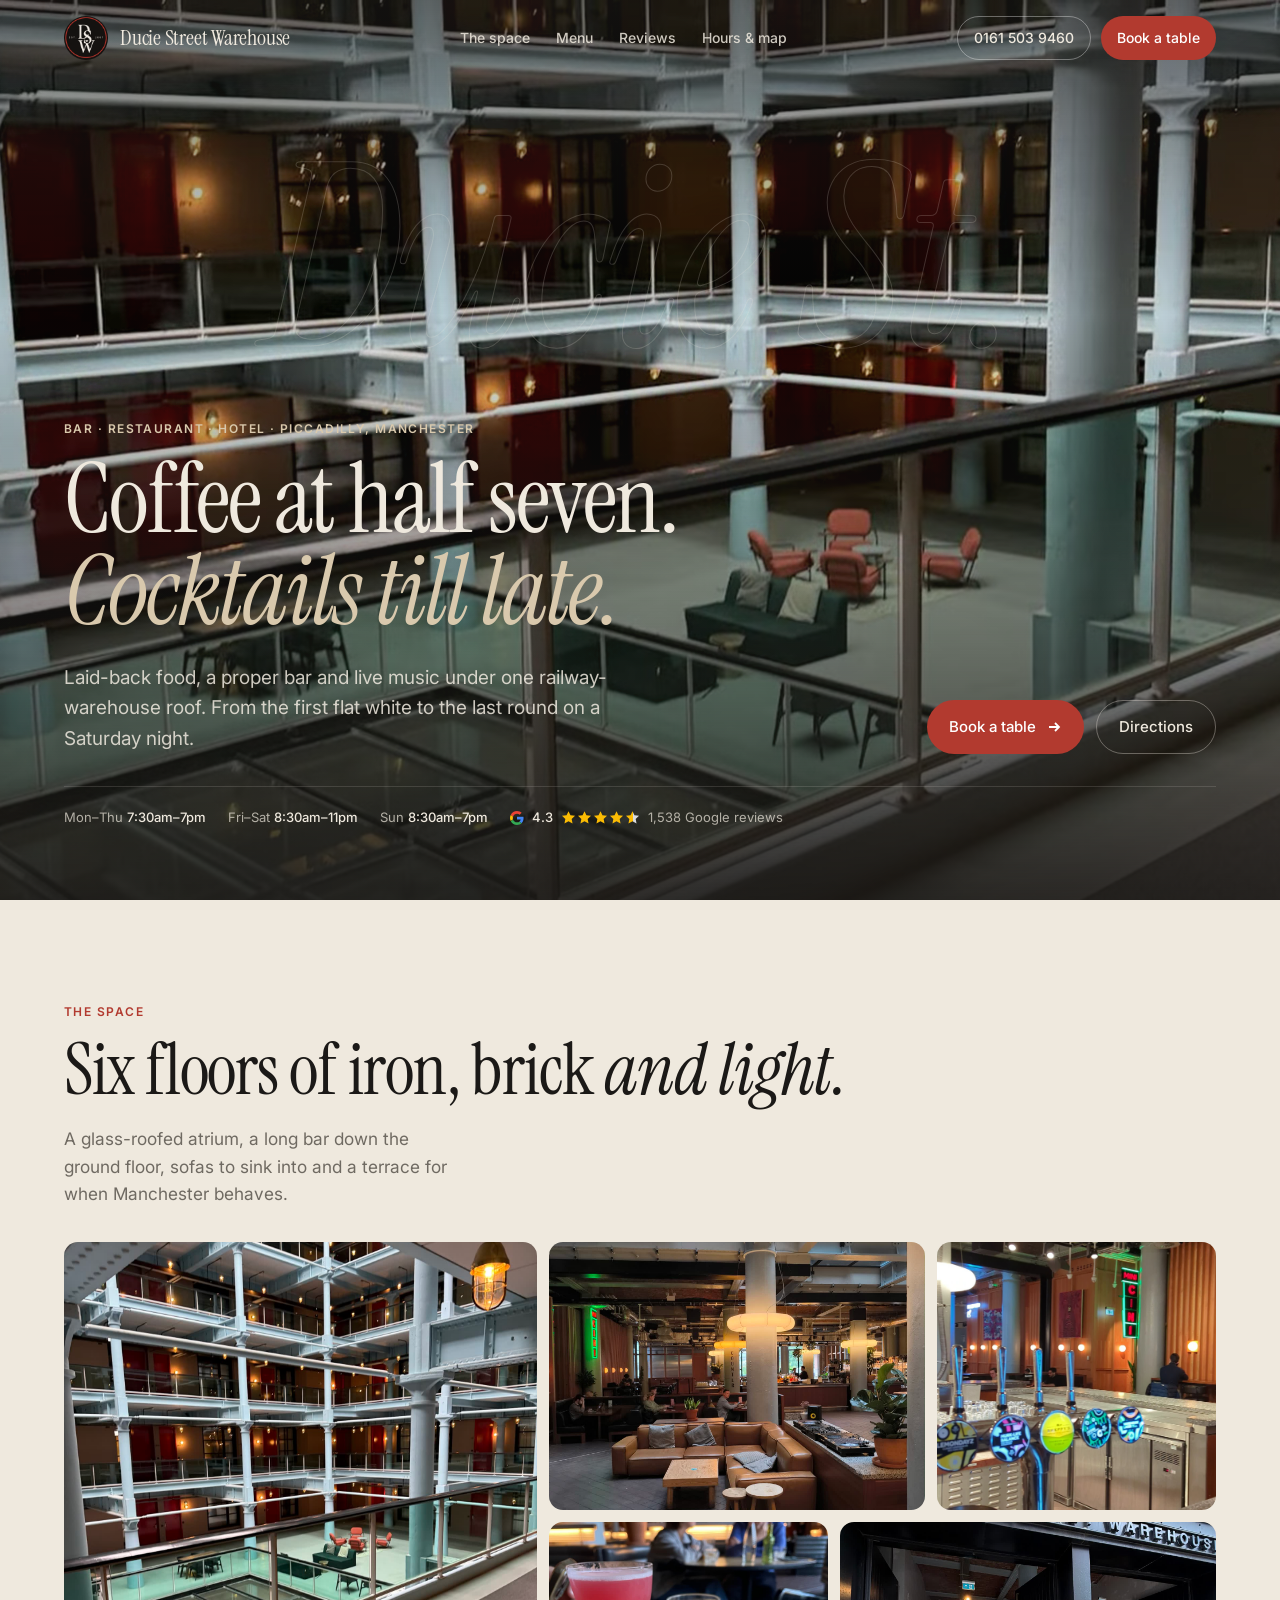
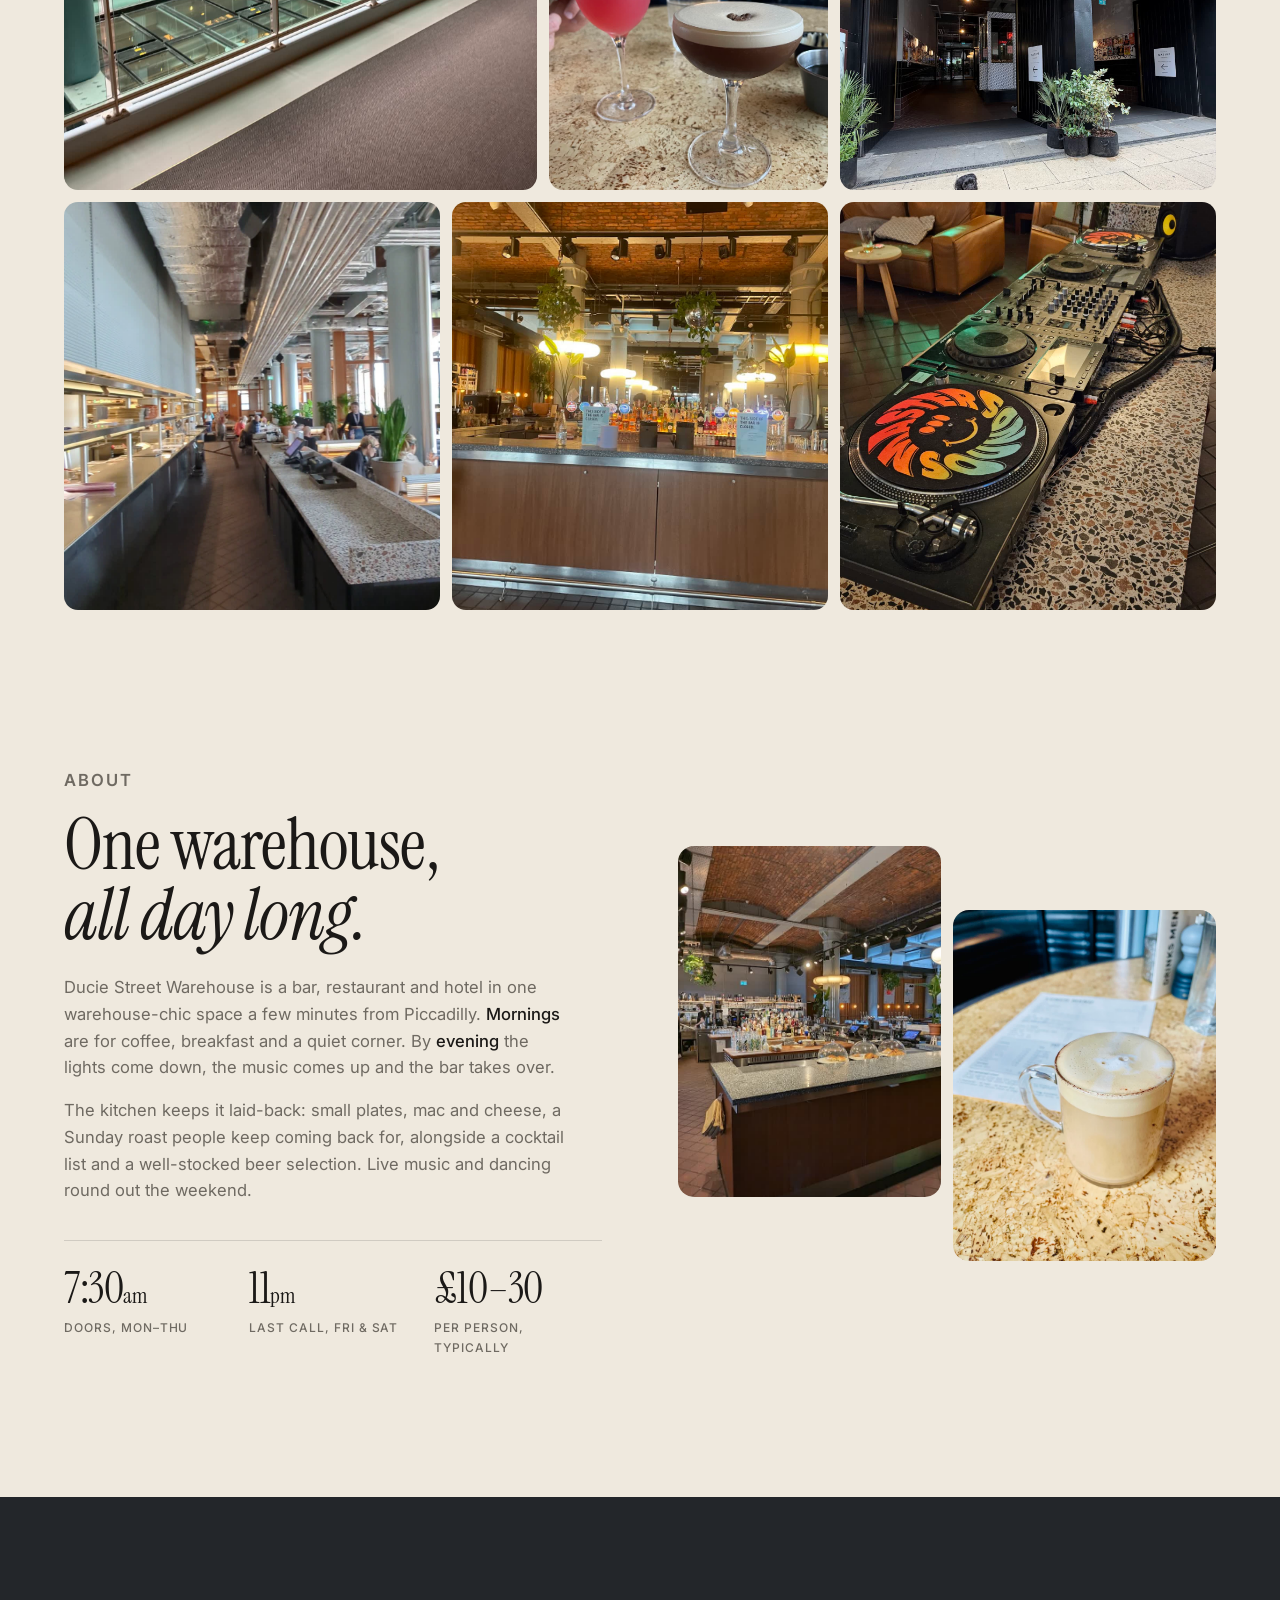
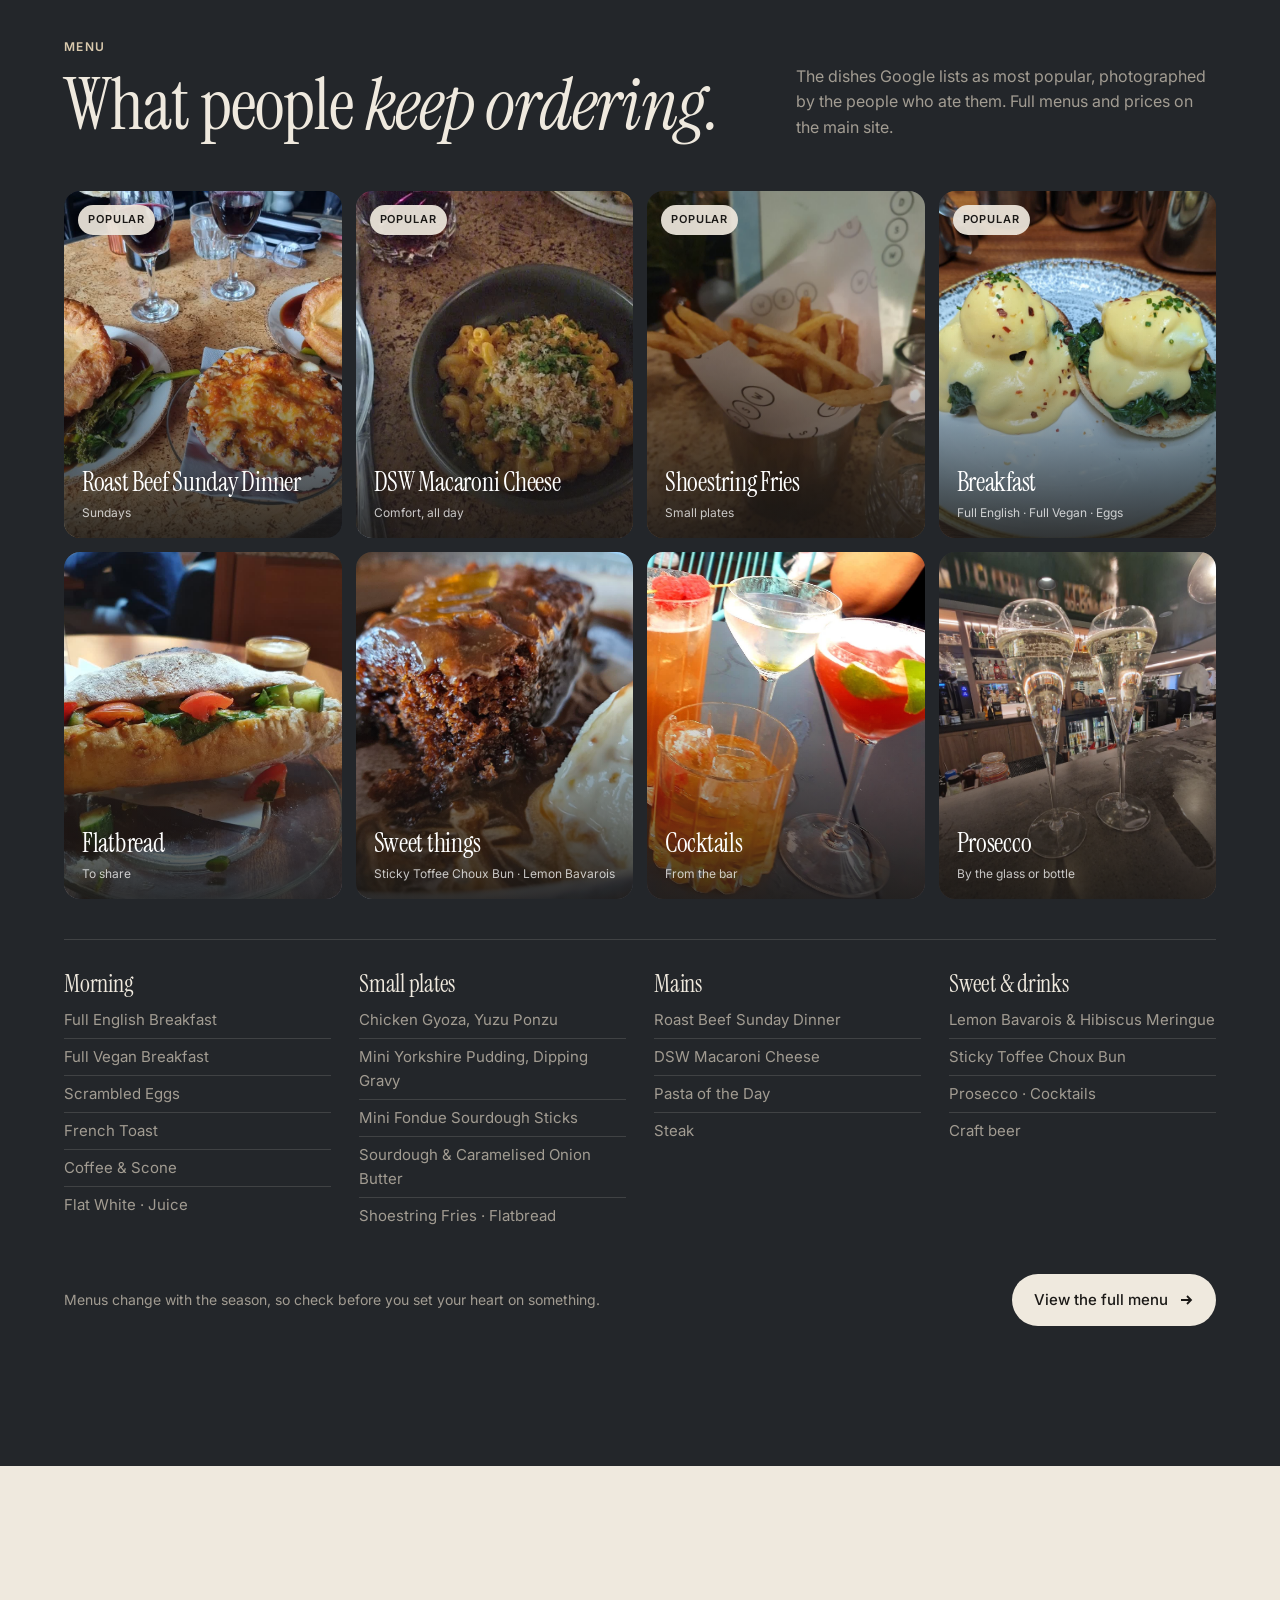
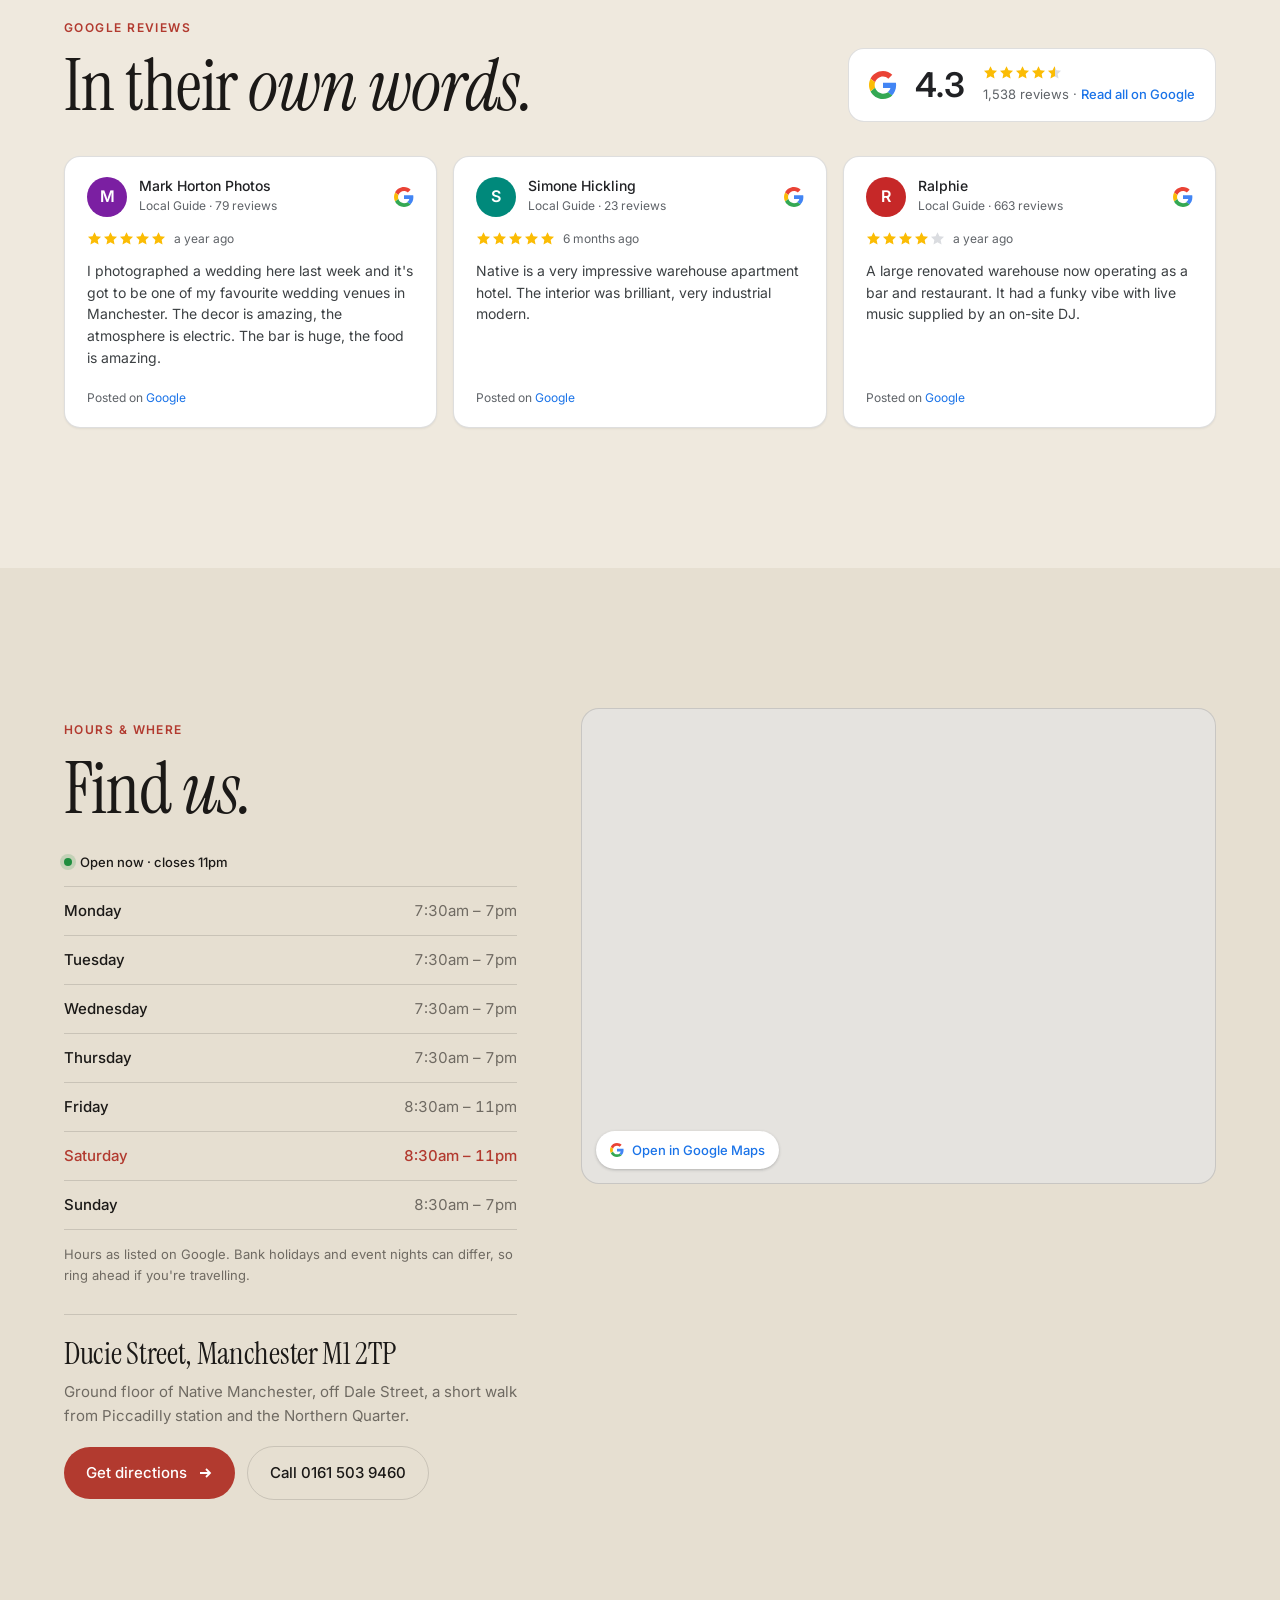
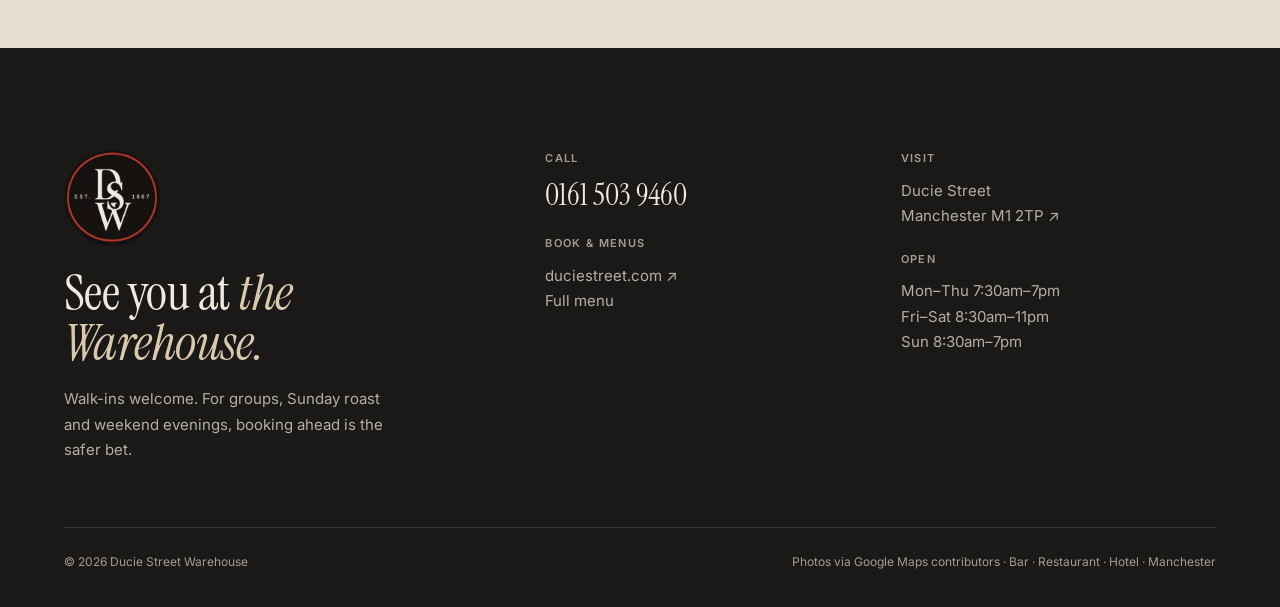
==== commit ce26190b: "Brand: DSW monogram in nav, footer, favicon, touch icon and OG image Co-Authored-By: Claude Opus 5 <" ====
--- a/index.html
+++ b/index.html
@@ -7,7 +7,8 @@
 <meta name="description" content="Ducie Street Warehouse: laid-back food, cocktails and live music in a warehouse-chic bar, restaurant and hotel by Piccadilly, Manchester. Open from 7:30am for coffee and breakfast through to late on Fridays and Saturdays.">
 <link rel="canonical" href="https://alfwalk.github.io/ducie-street-warehouse/">
 <meta name="theme-color" content="#1b1917">
-<link rel="icon" href="favicon.svg" type="image/svg+xml">
+<link rel="icon" href="favicon.png" type="image/png" sizes="32x32">
+<link rel="icon" href="favicon-64.png" type="image/png" sizes="64x64">
 <link rel="apple-touch-icon" href="apple-touch-icon.png">
 
 <meta property="og:type" content="website">
@@ -61,7 +62,7 @@
 
 <header class="nav" id="nav">
   <div class="wrap">
-    <a class="brand" href="#top" aria-label="Ducie Street Warehouse, home"><span class="mark" aria-hidden="true">D</span><span>Ducie Street Warehouse</span></a>
+    <a class="brand" href="#top" aria-label="Ducie Street Warehouse, home"><span class="mark" aria-hidden="true"><img class="mark-dark" src="media/brand/logo-dark-256.png" alt="" width="40" height="40"><img class="mark-light" src="media/brand/logo-light-256.png" alt="" width="40" height="40"></span><span>Ducie Street Warehouse</span></a>
     <nav class="nav-links" aria-label="Sections">
       <a href="#space">The space</a><a href="menu.html" data-menu>Menu</a><a href="#reviews">Reviews</a><a href="#visit">Hours &amp; map</a>
     </nav>
@@ -237,6 +238,7 @@
   <div class="wrap">
     <div class="foot-grid">
       <div class="foot-col reveal">
+        <img class="foot-logo" src="media/brand/logo-dark-256.png" alt="Ducie Street Warehouse monogram" width="96" height="96" loading="lazy">
         <h3>See you at <em>the Warehouse.</em></h3>
         <p style="margin-top:18px;max-width:38ch">Walk-ins welcome. For groups, Sunday roast and weekend evenings, booking ahead is the safer bet.</p>
       </div>
--- a/styles.css
+++ b/styles.css
@@ -41,7 +41,11 @@
 .nav.solid{background:rgba(239,233,222,.86);backdrop-filter:blur(14px);-webkit-backdrop-filter:blur(14px);color:var(--ink);box-shadow:0 1px 0 var(--hair)}
 .nav .wrap{display:flex;align-items:center;justify-content:space-between;gap:20px}
 .brand{display:flex;align-items:center;gap:12px;text-decoration:none}
-.brand .mark{width:36px;height:36px;border-radius:50%;background:var(--red);display:grid;place-items:center;font-family:var(--serif);font-size:22px;color:#fff;line-height:1;flex:none}
+.brand .mark{width:44px;height:44px;border-radius:50%;flex:none;position:relative;overflow:hidden}
+.brand .mark img{position:absolute;inset:0;width:100%;height:100%;transition:opacity .3s}
+.brand .mark-light{opacity:0}
+.nav.solid .mark-light,.nav.inner .mark-light{opacity:1}
+.nav.solid .mark-dark,.nav.inner .mark-dark{opacity:0}
 .brand span{font-family:var(--serif);font-size:22px;line-height:1;letter-spacing:-.01em}
 .nav-links{display:flex;gap:26px;font-size:14px;font-weight:500}
 .nav-links a{text-decoration:none;opacity:.85}
@@ -57,7 +61,7 @@
 .hero{position:relative;height:100svh;min-height:620px;overflow:hidden;display:flex;align-items:flex-end;color:var(--plaster);background:var(--ink)}
 .hero-media{position:absolute;inset:0}
 .hero-media video{width:100%;height:100%;object-fit:cover}
-.hero-media::after{content:"";position:absolute;inset:0;background:linear-gradient(180deg,rgba(27,25,23,.45) 0%,rgba(27,25,23,.1) 35%,rgba(27,25,23,.55) 70%,rgba(27,25,23,.92) 100%)}
+.hero-media::after{content:"";position:absolute;inset:0;background:linear-gradient(180deg,rgba(27,25,23,.65) 0%,rgba(27,25,23,.12) 35%,rgba(27,25,23,.55) 70%,rgba(27,25,23,.92) 100%)}
 .hero-ghost{position:absolute;left:0;right:0;top:16%;text-align:center;font-family:var(--serif);font-style:italic;font-size:clamp(90px,20vw,300px);line-height:.9;letter-spacing:-.02em;color:transparent;-webkit-text-stroke:1px rgba(239,233,222,.18);pointer-events:none;user-select:none}
 .hero-content{position:relative;z-index:2;width:100%;padding-bottom:clamp(40px,8vh,84px)}
 .hero h1{font-size:clamp(52px,7.6vw,120px);line-height:.94;letter-spacing:-.02em;max-width:14ch}
@@ -242,3 +246,5 @@
 @media (max-width:900px){.book-grid{grid-template-columns:1fr}}
 .nav.inner{color:var(--ink);background:rgba(239,233,222,.86);backdrop-filter:blur(14px);-webkit-backdrop-filter:blur(14px);box-shadow:0 1px 0 var(--hair)}
 .nav.inner .btn-line{border-color:var(--hair)}
+
+.foot-logo{width:96px;height:96px;border-radius:50%;margin-bottom:22px}
